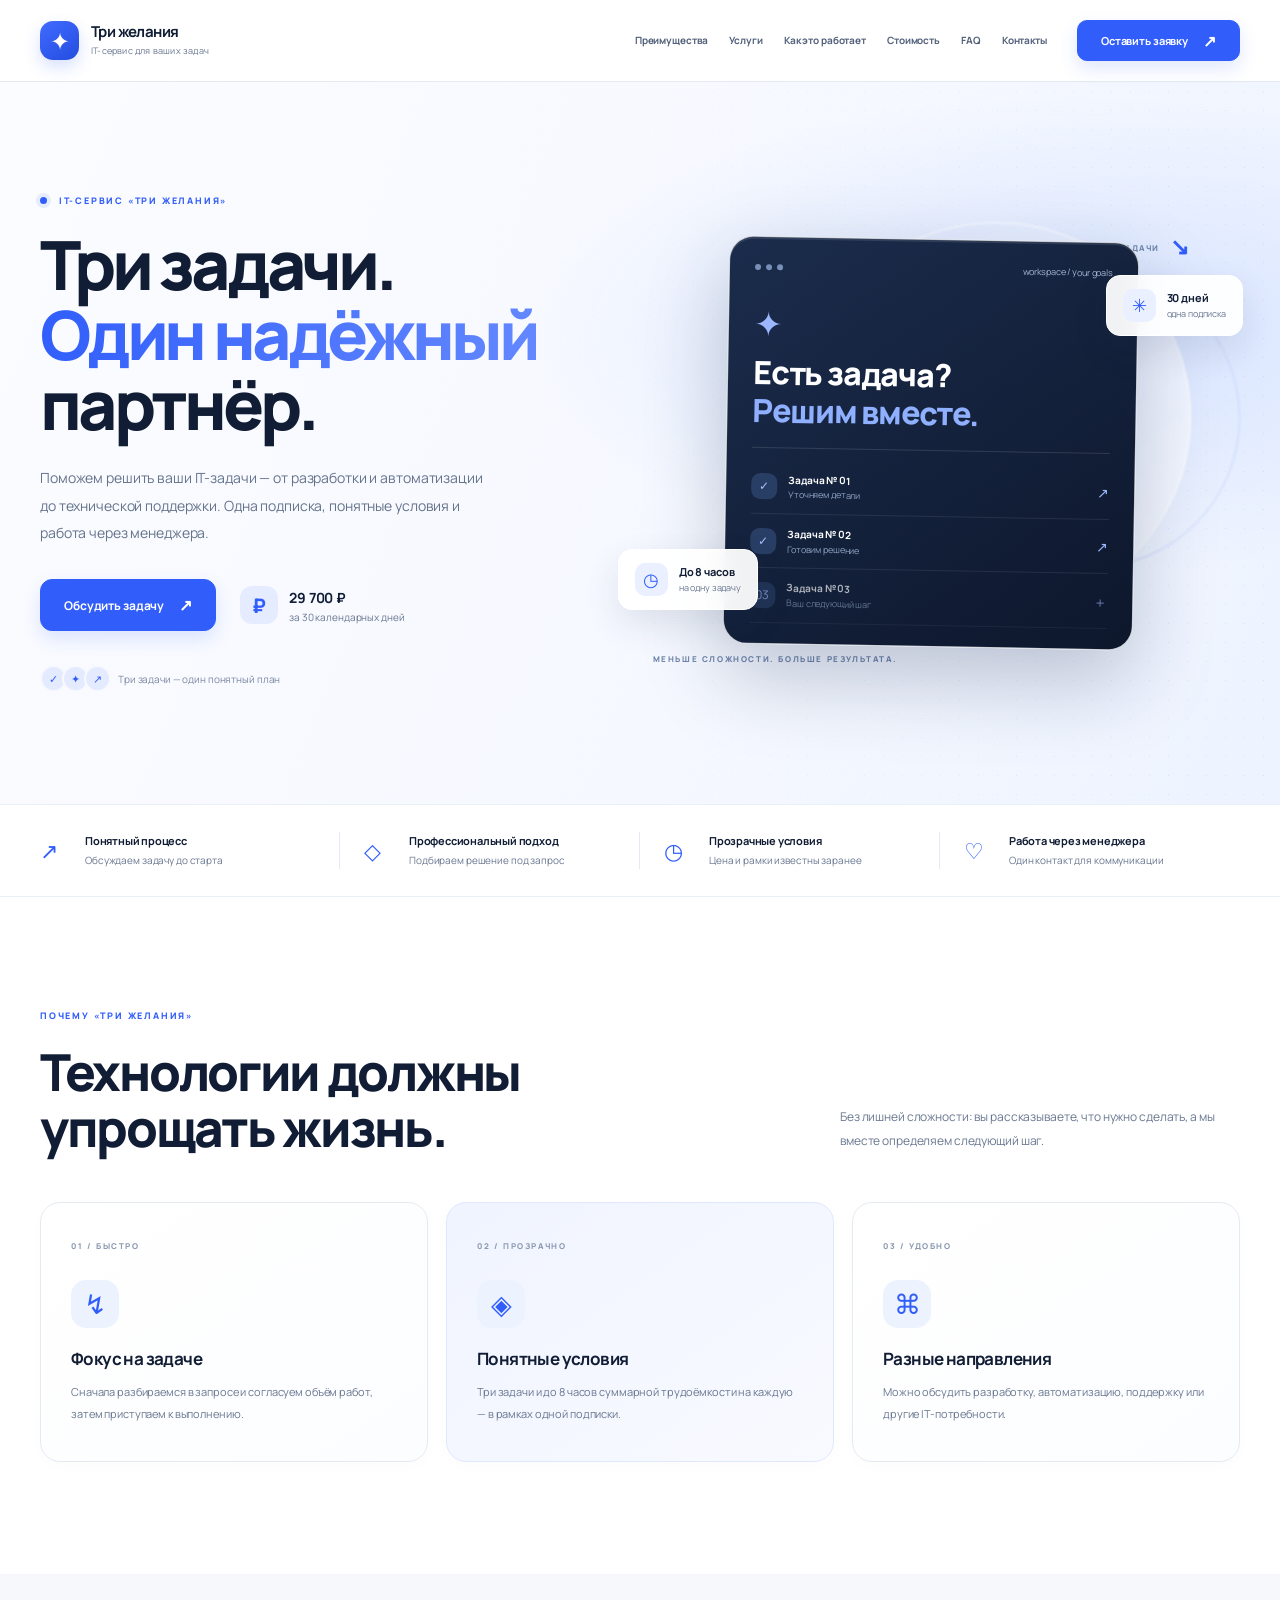
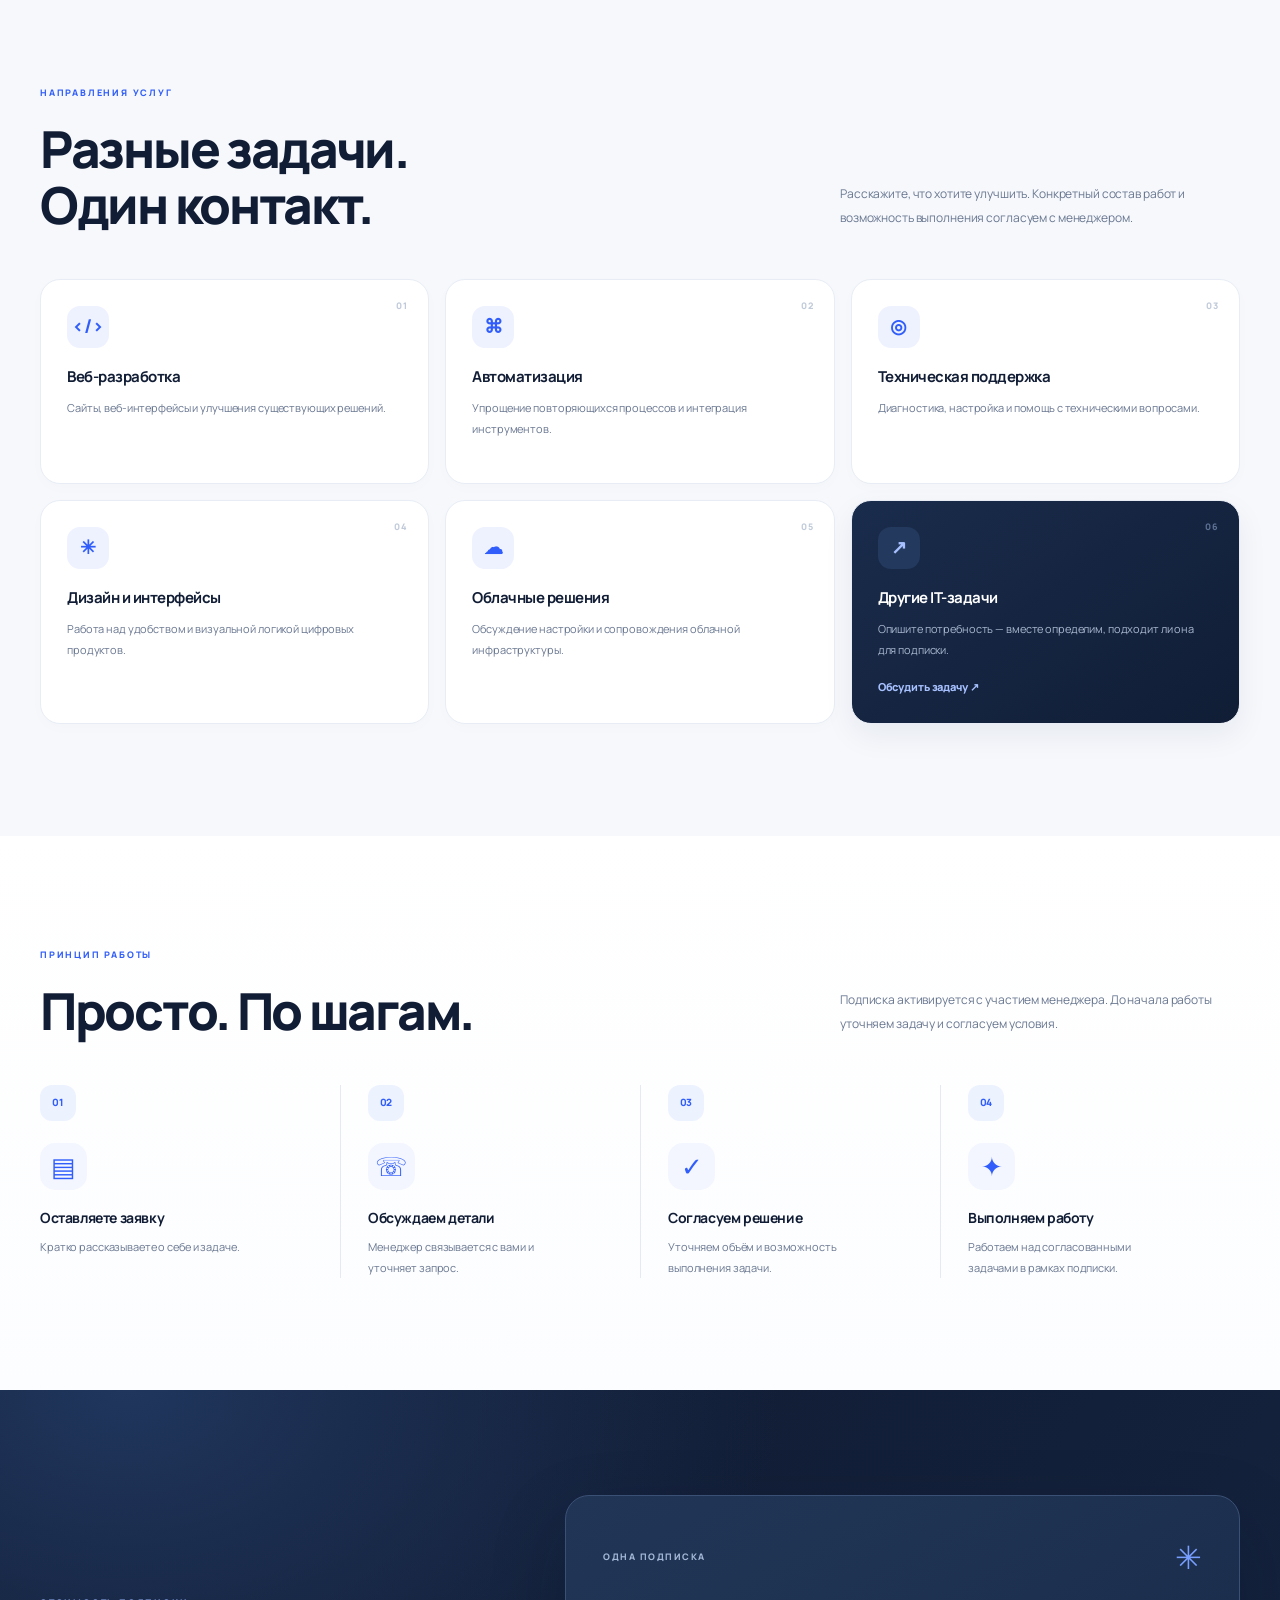
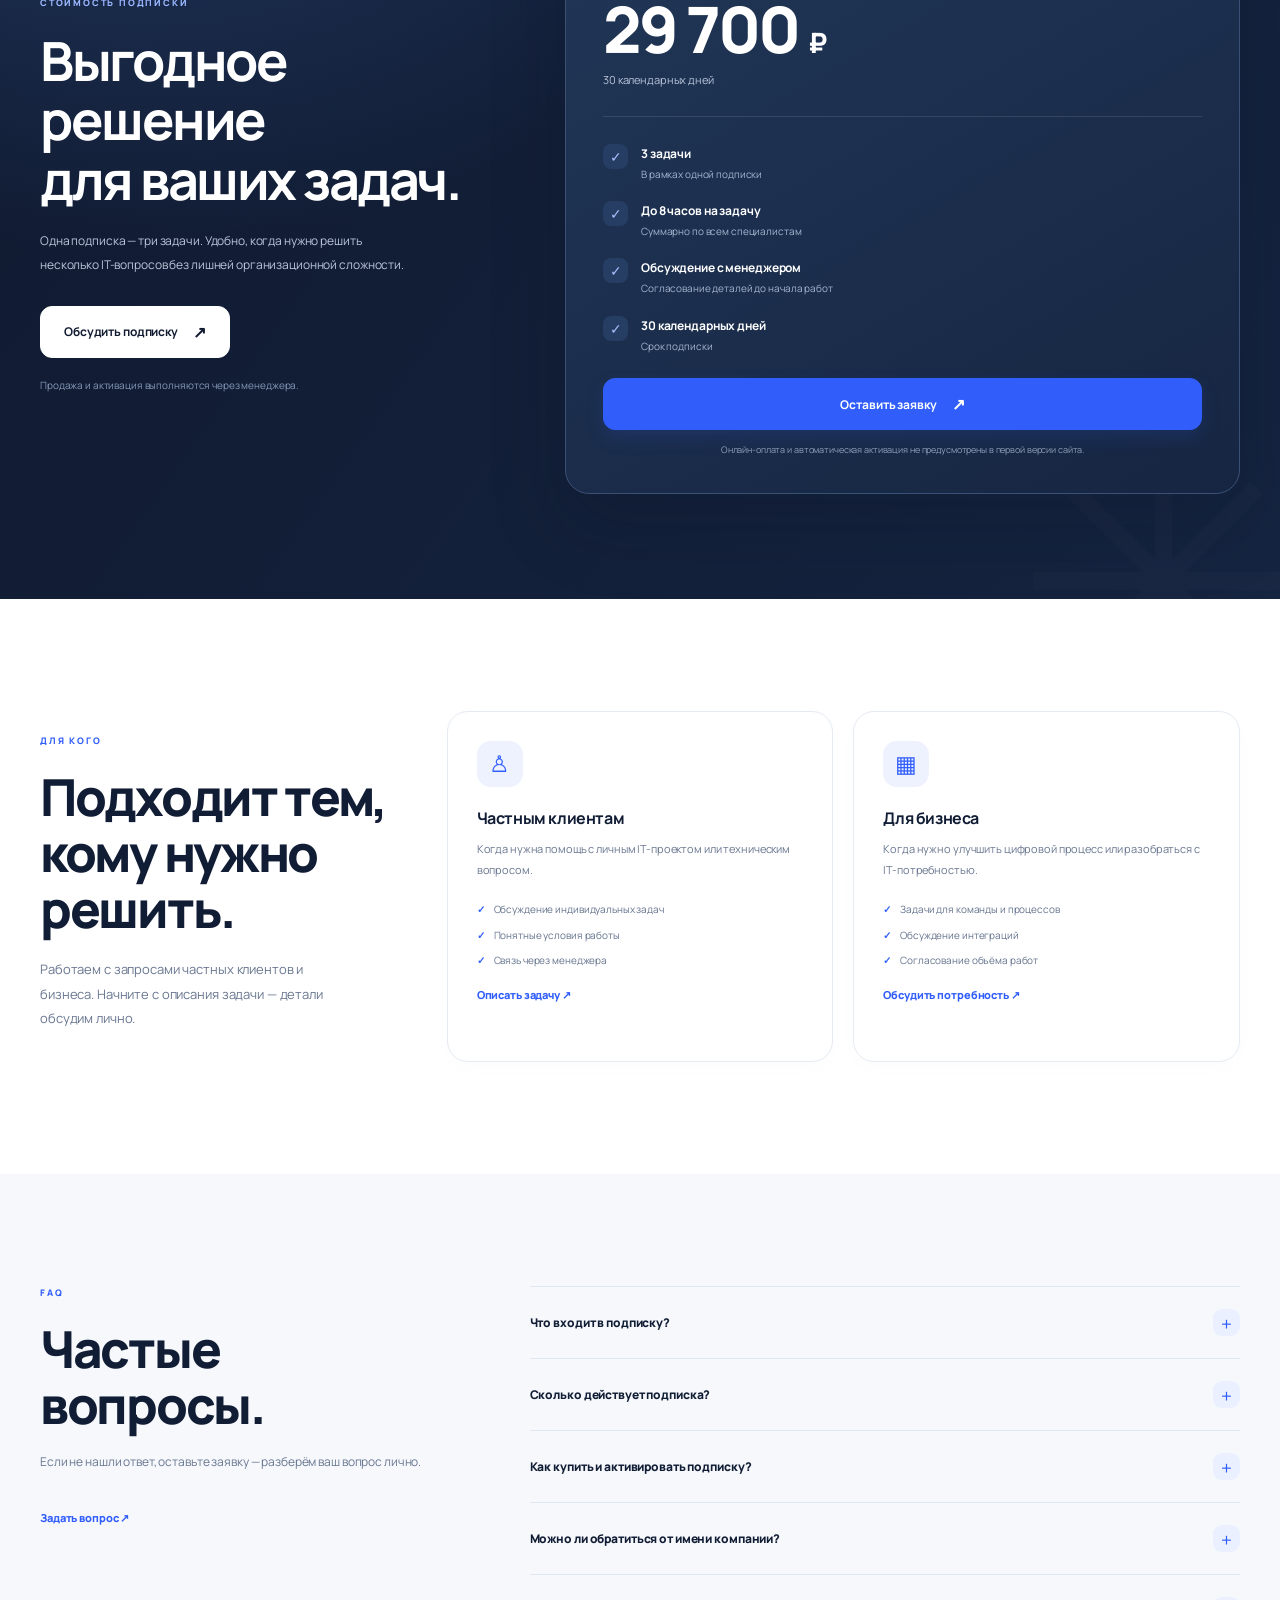
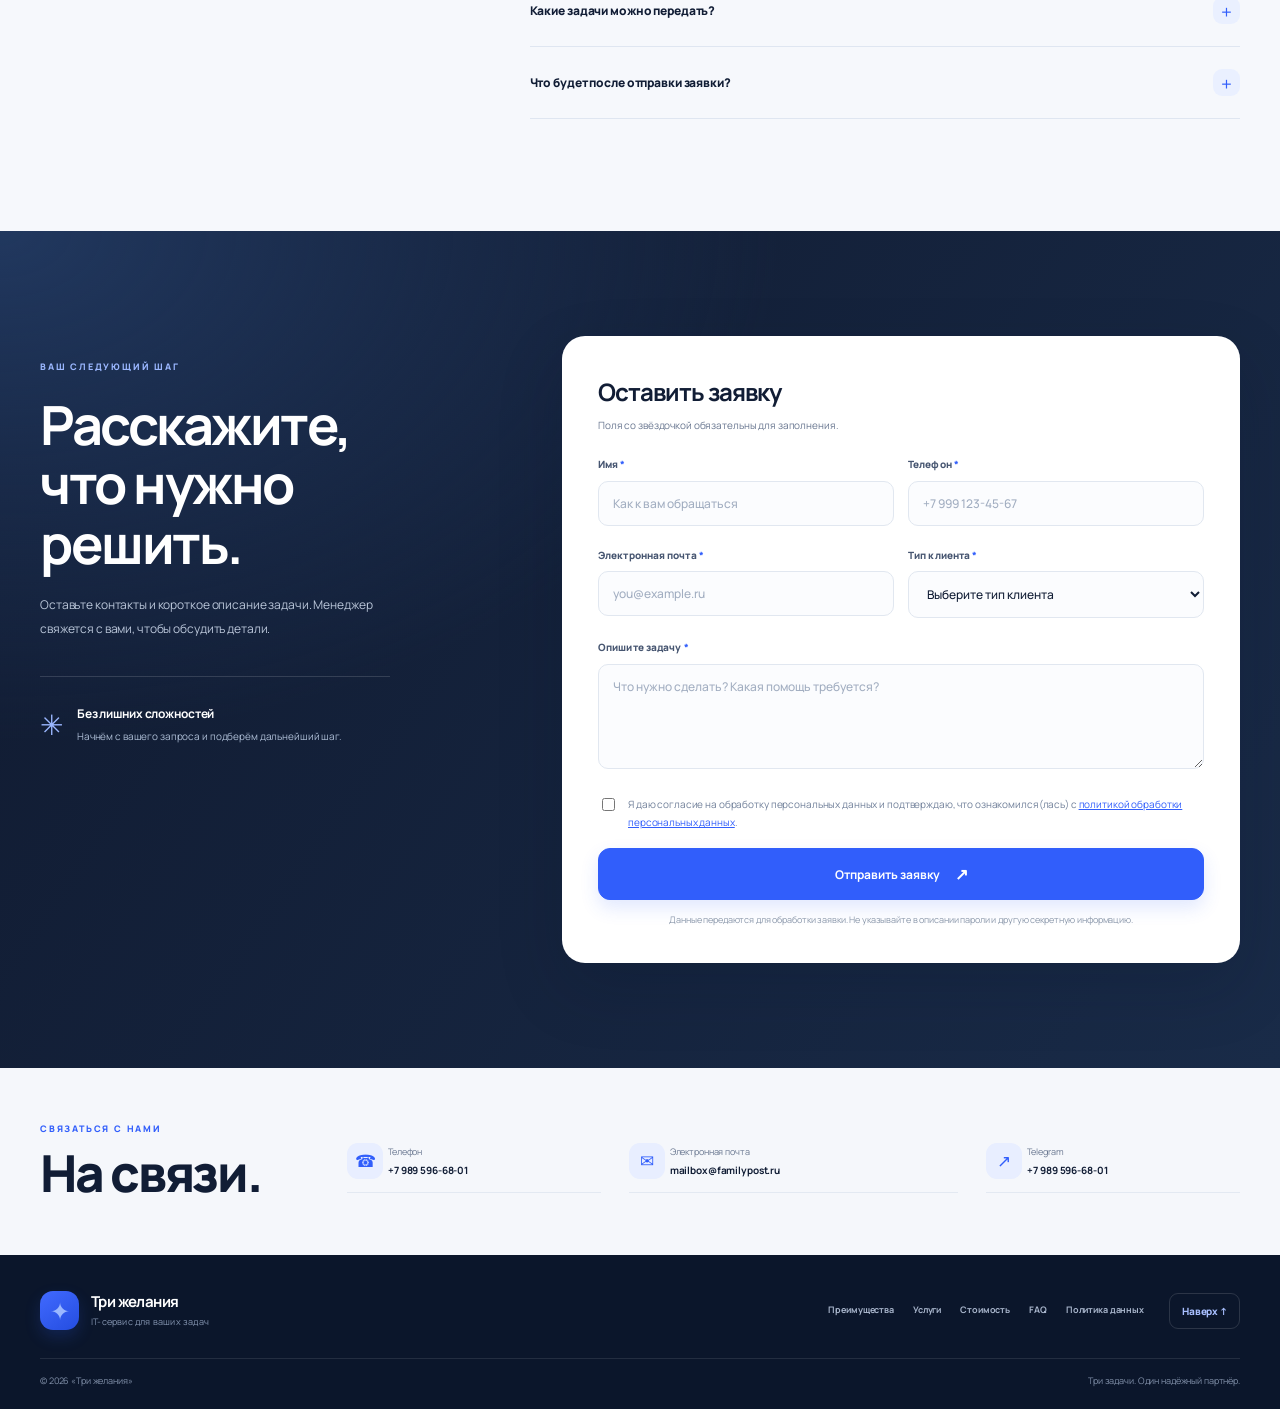
==== index.html @ 3ca71e42 "Uoload" ====
<!doctype html>
<html lang="ru">
<head>
<meta charset="utf-8"><meta name="viewport" content="width=device-width, initial-scale=1">
<meta name="theme-color" content="#101d37">
<meta name="description" content="Три желания — IT-подписка: три задачи за 30 календарных дней.">
<title>Три желания — ваши IT-задачи в надёжных руках</title>
<link rel="icon" href="/favicon.svg" type="image/svg+xml">
<link rel="preconnect" href="https://fonts.googleapis.com"><link rel="preconnect" href="https://fonts.gstatic.com" crossorigin>
<link href="https://fonts.googleapis.com/css2?family=Manrope:wght@400;500;600;700;800&display=swap" rel="stylesheet">
<link rel="stylesheet" href="styles.css">
</head>
<body>
<header class="header"><div class="container nav-wrap">
<a class="brand" href="#home" aria-label="Три желания — главная"><span class="brand-mark">✦</span><span><b>Три желания</b><small>IT-сервис для ваших задач</small></span></a>
<button class="menu-toggle" aria-label="Открыть меню" aria-expanded="false">☰</button>
<nav class="nav" aria-label="Главная навигация"><a href="#benefits">Преимущества</a><a href="#services">Услуги</a><a href="#how">Как это работает</a><a href="#price">Стоимость</a><a href="#faq">FAQ</a><a href="#contacts">Контакты</a></nav>
<a class="button button-small nav-cta" href="#request">Оставить заявку <span>↗</span></a>
</div></header>
<main>
<section class="hero section" id="home"><div class="container hero-grid">
<div class="hero-copy"><div class="eyebrow"><span class="eyebrow-dot"></span> IT-СЕРВИС «ТРИ ЖЕЛАНИЯ»</div>
<h1>Три задачи.<br><span>Один надёжный</span><br>партнёр.</h1>
<p class="hero-lead">Поможем решить ваши IT-задачи — от разработки и автоматизации до технической поддержки. Одна подписка, понятные условия и работа через менеджера.</p>
<div class="hero-actions"><a class="button" href="#request">Обсудить задачу <span>↗</span></a><div class="price-note"><span class="price-icon">₽</span><span><b>29 700 ₽</b><small>за 30 календарных дней</small></span></div></div>
<div class="hero-proof"><span class="proof-avatars"><i>✓</i><i>✦</i><i>↗</i></span><span>Три задачи — один понятный план</span></div>
</div>
<div class="hero-visual"><div class="orb orb-one"></div><div class="orb orb-two"></div><div class="visual-label label-top">ВАШИ ЗАДАЧИ <span>↘</span></div>
<div class="glass-card main-card"><div class="window-dots"><i></i><i></i><i></i><span>workspace / your goals</span></div><div class="screen-brand">✦</div><div class="screen-title">Есть задача?<br><em>Решим вместе.</em></div><div class="screen-line"></div><div class="screen-task"><span class="task-check">✓</span><span><b>Задача № 01</b><small>Уточняем детали</small></span><span class="task-arrow">↗</span></div><div class="screen-task"><span class="task-check">✓</span><span><b>Задача № 02</b><small>Готовим решение</small></span><span class="task-arrow">↗</span></div><div class="screen-task muted"><span class="task-check">03</span><span><b>Задача № 03</b><small>Ваш следующий шаг</small></span><span class="task-arrow">＋</span></div></div>
<div class="float-card float-hours"><span class="float-icon">◷</span><span><b>До 8 часов</b><small>на одну задачу</small></span></div><div class="float-card float-days"><span class="float-icon">✳</span><span><b>30 дней</b><small>одна подписка</small></span></div><div class="visual-label label-bottom">МЕНЬШЕ СЛОЖНОСТИ. БОЛЬШЕ РЕЗУЛЬТАТА.</div></div>
</div></section>
<section class="trust-strip"><div class="container trust-grid"><div><span class="trust-icon">↗</span><b>Понятный процесс</b><small>Обсуждаем задачу до старта</small></div><div><span class="trust-icon">◇</span><b>Профессиональный подход</b><small>Подбираем решение под запрос</small></div><div><span class="trust-icon">◷</span><b>Прозрачные условия</b><small>Цена и рамки известны заранее</small></div><div><span class="trust-icon">♡</span><b>Работа через менеджера</b><small>Один контакт для коммуникации</small></div></div></section>
<section class="section" id="benefits"><div class="container"><div class="section-heading"><div><div class="eyebrow">ПОЧЕМУ «ТРИ ЖЕЛАНИЯ»</div><h2>Технологии должны<br>упрощать жизнь.</h2></div><p>Без лишней сложности: вы рассказываете, что нужно сделать, а мы вместе определяем следующий шаг.</p></div>
<div class="benefit-grid"><article class="benefit-card"><span class="card-number">01 / БЫСТРО</span><div class="line-icon">↯</div><h3>Фокус на задаче</h3><p>Сначала разбираемся в запросе и согласуем объём работ, затем приступаем к выполнению.</p></article><article class="benefit-card featured"><span class="card-number">02 / ПРОЗРАЧНО</span><div class="line-icon">◈</div><h3>Понятные условия</h3><p>Три задачи и до 8 часов суммарной трудоёмкости на каждую — в рамках одной подписки.</p></article><article class="benefit-card"><span class="card-number">03 / УДОБНО</span><div class="line-icon">⌘</div><h3>Разные направления</h3><p>Можно обсудить разработку, автоматизацию, поддержку или другие IT-потребности.</p></article></div></div></section>
<section class="section services-section" id="services"><div class="container"><div class="section-heading"><div><div class="eyebrow">НАПРАВЛЕНИЯ УСЛУГ</div><h2>Разные задачи.<br>Один контакт.</h2></div><p>Расскажите, что хотите улучшить. Конкретный состав работ и возможность выполнения согласуем с менеджером.</p></div>
<div class="services-grid"><article class="service-card"><span class="service-icon">&lt;/&gt;</span><h3>Веб-разработка</h3><p>Сайты, веб-интерфейсы и улучшения существующих решений.</p><span class="service-index">01</span></article><article class="service-card"><span class="service-icon">⌘</span><h3>Автоматизация</h3><p>Упрощение повторяющихся процессов и интеграция инструментов.</p><span class="service-index">02</span></article><article class="service-card"><span class="service-icon">◎</span><h3>Техническая поддержка</h3><p>Диагностика, настройка и помощь с техническими вопросами.</p><span class="service-index">03</span></article><article class="service-card"><span class="service-icon">✳</span><h3>Дизайн и интерфейсы</h3><p>Работа над удобством и визуальной логикой цифровых продуктов.</p><span class="service-index">04</span></article><article class="service-card"><span class="service-icon">☁</span><h3>Облачные решения</h3><p>Обсуждение настройки и сопровождения облачной инфраструктуры.</p><span class="service-index">05</span></article><article class="service-card service-card-dark"><span class="service-icon">↗</span><h3>Другие IT-задачи</h3><p>Опишите потребность — вместе определим, подходит ли она для подписки.</p><a href="#request" class="text-link">Обсудить задачу ↗</a><span class="service-index">06</span></article></div></div></section>
<section class="section how-section" id="how"><div class="container"><div class="section-heading"><div><div class="eyebrow">ПРИНЦИП РАБОТЫ</div><h2>Просто. По шагам.</h2></div><p>Подписка активируется с участием менеджера. До начала работы уточняем задачу и согласуем условия.</p></div>
<div class="steps-grid"><article class="step"><span class="step-no">01</span><div class="step-symbol">▤</div><h3>Оставляете заявку</h3><p>Кратко рассказываете о себе и задаче.</p></article><article class="step"><span class="step-no">02</span><div class="step-symbol">☏</div><h3>Обсуждаем детали</h3><p>Менеджер связывается с вами и уточняет запрос.</p></article><article class="step"><span class="step-no">03</span><div class="step-symbol">✓</div><h3>Согласуем решение</h3><p>Уточняем объём и возможность выполнения задачи.</p></article><article class="step"><span class="step-no">04</span><div class="step-symbol">✦</div><h3>Выполняем работу</h3><p>Работаем над согласованными задачами в рамках подписки.</p></article></div></div></section>
<section class="section price-section" id="price"><div class="container price-layout"><div class="price-intro"><div class="eyebrow eyebrow-light">СТОИМОСТЬ ПОДПИСКИ</div><h2>Выгодное решение<br>для ваших задач.</h2><p>Одна подписка — три задачи. Удобно, когда нужно решить несколько IT-вопросов без лишней организационной сложности.</p><a class="button button-light" href="#request">Обсудить подписку <span>↗</span></a><div class="price-footnote">Продажа и активация выполняются через менеджера.</div></div>
<div class="price-card"><div class="price-card-top"><span class="price-tag">ОДНА ПОДПИСКА</span><span class="price-star">✳</span></div><div class="price-amount">29 700 <small>₽</small></div><div class="price-duration">30 календарных дней</div><div class="price-divider"></div><ul class="price-list"><li><span>✓</span><div><b>3 задачи</b><small>В рамках одной подписки</small></div></li><li><span>✓</span><div><b>До 8 часов на задачу</b><small>Суммарно по всем специалистам</small></div></li><li><span>✓</span><div><b>Обсуждение с менеджером</b><small>Согласование деталей до начала работ</small></div></li><li><span>✓</span><div><b>30 календарных дней</b><small>Срок подписки</small></div></li></ul><a class="button button-full" href="#request">Оставить заявку <span>↗</span></a><p class="price-disclaimer">Онлайн-оплата и автоматическая активация не предусмотрены в первой версии сайта.</p></div></div></section>
<section class="section audience-section"><div class="container audience-layout"><div><div class="eyebrow">ДЛЯ КОГО</div><h2>Подходит тем,<br>кому нужно решить.</h2><p class="audience-copy">Работаем с запросами частных клиентов и бизнеса. Начните с описания задачи — детали обсудим лично.</p></div><article class="audience-card"><div class="audience-symbol">♙</div><h3>Частным клиентам</h3><p>Когда нужна помощь с личным IT-проектом или техническим вопросом.</p><ul><li>Обсуждение индивидуальных задач</li><li>Понятные условия работы</li><li>Связь через менеджера</li></ul><a class="text-link" href="#request">Описать задачу ↗</a></article><article class="audience-card"><div class="audience-symbol">▦</div><h3>Для бизнеса</h3><p>Когда нужно улучшить цифровой процесс или разобраться с IT-потребностью.</p><ul><li>Задачи для команды и процессов</li><li>Обсуждение интеграций</li><li>Согласование объёма работ</li></ul><a class="text-link" href="#request">Обсудить потребность ↗</a></article></div></section>
<section class="section faq-section" id="faq"><div class="container faq-layout"><div><div class="eyebrow">FAQ</div><h2>Частые вопросы.</h2><p>Если не нашли ответ, оставьте заявку — разберём ваш вопрос лично.</p><a href="#request" class="text-link">Задать вопрос ↗</a></div><div class="faq-list">
<details><summary>Что входит в подписку?</summary><p>Подписка включает 3 задачи. Максимальная оценочная трудоёмкость одной задачи — до 8 часов суммарно по всем специалистам. Конкретный состав работ согласуется с менеджером.</p></details>
<details><summary>Сколько действует подписка?</summary><p>Подписка действует 30 календарных дней с момента активации и заканчивается в то же время суток через 30 календарных дней.</p></details>
<details><summary>Как купить и активировать подписку?</summary><p>Оставьте заявку. Менеджер свяжется с вами, уточнит потребности и расскажет о дальнейших шагах. Онлайн-оплата и автоматическая активация на сайте не предусмотрены.</p></details>
<details><summary>Можно ли обратиться от имени компании?</summary><p>Да, сервис рассчитан как на частных клиентов, так и на бизнес. Укажите тип клиента в форме заявки.</p></details>
<details><summary>Какие задачи можно передать?</summary><p>Можно описать задачу в области разработки, автоматизации, дизайна, технической поддержки или другого IT-направления. Возможность выполнения подтверждается после обсуждения.</p></details>
<details><summary>Что будет после отправки заявки?</summary><p>После успешной регистрации заявки на сервере сайт покажет подтверждение. Менеджер получит заявку по электронной почте и свяжется с вами.</p></details>
</div></div></section>
<section class="section request-section" id="request"><div class="container request-layout"><div class="request-copy"><div class="eyebrow eyebrow-light">ВАШ СЛЕДУЮЩИЙ ШАГ</div><h2>Расскажите,<br>что нужно решить.</h2><p>Оставьте контакты и короткое описание задачи. Менеджер свяжется с вами, чтобы обсудить детали.</p><div class="request-promise"><span>✳</span><div><b>Без лишних сложностей</b><small>Начнём с вашего запроса и подберём дальнейший шаг.</small></div></div></div>
<form class="request-form" id="application-form" novalidate><div class="form-heading"><h3>Оставить заявку</h3><p>Поля со звёздочкой обязательны для заполнения.</p></div><div class="form-grid"><label>Имя <span>*</span><input name="name" autocomplete="name" required minlength="2" placeholder="Как к вам обращаться"><small class="field-error"></small></label><label>Телефон <span>*</span><input name="phone" type="tel" autocomplete="tel" required placeholder="+7 999 123-45-67"><small class="field-error"></small></label><label>Электронная почта <span>*</span><input name="email" type="email" autocomplete="email" required placeholder="you@example.ru"><small class="field-error"></small></label><label>Тип клиента <span>*</span><select name="clientType" required><option value="">Выберите тип клиента</option><option value="private">Частное лицо</option><option value="business">Бизнес</option></select><small class="field-error"></small></label><label class="full-field">Опишите задачу <span>*</span><textarea name="task" required minlength="10" rows="4" placeholder="Что нужно сделать? Какая помощь требуется?"></textarea><small class="field-error"></small></label></div>
<label class="consent"><input type="checkbox" name="consent" required><span>Я даю согласие на обработку персональных данных и подтверждаю, что ознакомился(лась) с <a href="privacy.html" target="_blank" rel="noopener">политикой обработки персональных данных</a>.</span></label><small class="consent-error field-error"></small>
<div class="hp-field" aria-hidden="true"><label>Не заполняйте это поле<input name="website" tabindex="-1" autocomplete="off"></label></div><div class="form-status" role="status" aria-live="polite"></div><button class="button button-full submit-button" type="submit">Отправить заявку <span>↗</span></button><p class="form-privacy">Данные передаются для обработки заявки. Не указывайте в описании пароли и другую секретную информацию.</p>
</form></div></section>
<section class="contacts-section" id="contacts"><div class="container contacts-grid"><div><div class="eyebrow">СВЯЗАТЬСЯ С НАМИ</div><h2>На связи.</h2></div><a class="contact-item" href="tel:+79895966801"><span>☎</span><small>Телефон</small><b>+7 989 596-68-01</b></a><a class="contact-item" href="mailto:mailbox@familypost.ru"><span>✉</span><small>Электронная почта</small><b>mailbox@familypost.ru</b></a><a class="contact-item" href="https://t.me/+79895966801" target="_blank" rel="noopener noreferrer"><span>↗</span><small>Telegram</small><b>+7 989 596-68-01</b></a></div></section>
</main>
<footer class="footer"><div class="container footer-top"><a class="brand brand-footer" href="#home"><span class="brand-mark">✦</span><span><b>Три желания</b><small>IT-сервис для ваших задач</small></span></a><div class="footer-links"><a href="#benefits">Преимущества</a><a href="#services">Услуги</a><a href="#price">Стоимость</a><a href="#faq">FAQ</a><a href="privacy.html">Политика данных</a></div><a class="back-top" href="#home">Наверх ↑</a></div><div class="container footer-bottom"><span>© <span id="year"></span> «Три желания»</span><span>Три задачи. Один надёжный партнёр.</span></div></footer>
<script src="app.js"></script>
</body></html>
---- styles.css ----
:root{--navy:#101d37;--navy2:#182947;--blue:#2864f0;--blue2:#4e83ff;--ink:#142441;--muted:#71809a;--line:#e2e9f3;--pale:#f4f7fc;--white:#fff;--radius:22px}*{box-sizing:border-box}html{scroll-behavior:smooth;scroll-padding-top:90px}body{margin:0;font-family:Manrope,Arial,sans-serif;color:var(--ink);background:#fff;font-size:14px;line-height:1.65}a{color:inherit;text-decoration:none}.container{width:min(1160px,calc(100% - 48px));margin:auto}.header{height:78px;background:rgba(255,255,255,.94);backdrop-filter:blur(16px);position:sticky;top:0;z-index:20;border-bottom:1px solid #edf0f6}.nav-wrap{height:100%;display:flex;align-items:center;gap:30px}.brand{display:flex;align-items:center;gap:10px;flex-shrink:0}.brand-mark{font-size:35px;color:var(--blue);line-height:1}.brand b{display:block;font-size:16px;letter-spacing:-.5px;line-height:1.3}.brand small{display:block;color:var(--muted);font-size:10px}.nav{display:flex;align-items:center;justify-content:center;gap:23px;margin-left:auto}.nav a,.footer-links a{font-size:11px;font-weight:700;color:#53627c;transition:color .2s}.nav a:hover,.footer-links a:hover{color:var(--blue)}.button{min-height:50px;padding:0 23px;display:inline-flex;align-items:center;justify-content:center;gap:15px;background:var(--blue);color:white;border:1px solid var(--blue);border-radius:999px;font:700 12px Manrope,sans-serif;cursor:pointer;transition:transform .2s,background .2s,box-shadow .2s;box-shadow:0 8px 22px #2864f020}.button:hover{background:#174fdb;transform:translateY(-2px);box-shadow:0 12px 26px #2864f035}.button-small{min-height:39px;padding:0 18px;font-size:11px;white-space:nowrap}.menu-toggle{display:none;background:none;border:0;font-size:24px;color:var(--ink)}.section{padding:105px 0}.hero{padding:68px 0 74px;overflow:hidden;background:radial-gradient(ellipse at 85% 20%,#dbe8ff 0,transparent 37%),linear-gradient(120deg,#f8faff,#fff 56%,#eef4ff)}.hero-grid{display:grid;grid-template-columns:.92fr 1.08fr;gap:38px;align-items:center}.eyebrow{font-size:10px;font-weight:800;letter-spacing:1.5px;color:var(--blue);margin-bottom:16px}.eyebrow-dot{display:inline-block;width:7px;height:7px;border-radius:50%;background:var(--blue);margin-right:8px;box-shadow:0 0 0 4px #2864f018}.hero h1{font-size:clamp(42px,5vw,65px);line-height:1.08;letter-spacing:-3px;margin:0 0 23px;font-weight:800}.hero h1 span{color:var(--blue)}.hero-lead{font-size:15px;line-height:1.9;color:#61708a;max-width:470px;margin:0}.hero-actions{display:flex;align-items:center;gap:24px;margin-top:29px}.price-note{display:flex;align-items:center;gap:11px}.price-icon{display:grid;place-items:center;width:38px;height:38px;border-radius:12px;background:#e8efff;color:var(--blue);font-size:20px;font-weight:800}.price-note b,.price-note small{display:block}.price-note b{font-size:14px}.price-note small{font-size:10px;color:var(--muted)}.hero-proof{display:flex;align-items:center;gap:12px;color:#7b88a0;font-size:10px;margin-top:37px}.proof-avatars{display:flex}.proof-avatars i{font-style:normal;display:grid;place-items:center;width:25px;height:25px;margin-right:-5px;border:2px solid white;border-radius:50%;background:#dce7ff;color:var(--blue);font-size:11px}.hero-visual{min-height:425px;position:relative;display:flex;align-items:center;justify-content:center}.orb{position:absolute;border-radius:50%;filter:blur(1px)}.orb-one{width:350px;height:350px;background:linear-gradient(135deg,#d8e5ff,#f8fbff);right:7%;top:5%}.orb-two{width:230px;height:230px;border:1px solid #c6d7fc;right:1%;top:22%}.glass-card{position:relative;z-index:1;width:min(390px,80%);min-height:330px;border:1px solid #ffffffc9;border-radius:22px;background:linear-gradient(145deg,#172c4e,#0e1b34);color:white;box-shadow:0 30px 75px #10254a35;transform:rotate(2deg);padding:20px 23px}.window-dots{display:flex;align-items:center;gap:5px;color:#a6b7d3;font-size:9px}.window-dots i{width:6px;height:6px;border-radius:50%;background:#7890b5}.window-dots span{margin-left:auto}.screen-brand{font-size:37px;color:#7fa5ff;margin-top:18px}.screen-title{font-size:30px;line-height:1.2;font-weight:800;letter-spacing:-1px;margin:2px 0 17px}.screen-title em{font-style:normal;color:#8fb0ff}.screen-line{height:1px;background:#ffffff20;margin-bottom:12px}.screen-task{display:flex;align-items:center;gap:11px;padding:9px 0;border-bottom:1px solid #ffffff16}.task-check{width:26px;height:26px;border-radius:8px;background:#274778;display:grid;place-items:center;color:#a7c2ff;font-size:12px}.screen-task b,.screen-task small{display:block}.screen-task b{font-size:10px}.screen-task small{font-size:9px;color:#91a4c4}.task-arrow{margin-left:auto;color:#9dbaff}.screen-task.muted{opacity:.65}.visual-label{position:absolute;font-size:9px;letter-spacing:1.4px;font-weight:800;color:#7086ad}.label-top{top:15px;right:8%;display:flex;align-items:center;gap:10px}.label-top span{font-size:23px;color:var(--blue)}.label-bottom{bottom:8px;left:5%}.float-card{position:absolute;z-index:3;display:flex;align-items:center;gap:11px;padding:12px 15px;border:1px solid #fff;background:#ffffffed;border-radius:14px;box-shadow:0 12px 30px #1a376414}.float-card b,.float-card small{display:block}.float-card b{font-size:11px}.float-card small{font-size:9px;color:var(--muted)}.float-icon{width:33px;height:33px;border-radius:10px;background:#eaf0ff;color:var(--blue);display:grid;place-items:center;font-size:18px}.float-hours{left:0;bottom:65px}.float-days{right:0;top:75px}.trust-strip{border-top:1px solid #eaf0f8;border-bottom:1px solid #eaf0f8;background:#fff}.trust-grid{display:grid;grid-template-columns:repeat(4,1fr);padding:25px 0}.trust-grid>div{padding:0 22px;border-right:1px solid var(--line);display:grid;grid-template-columns:32px 1fr;column-gap:9px;align-items:center}.trust-grid>div:first-child{padding-left:0}.trust-grid>div:last-child{border:0}.trust-icon{grid-row:span 2;color:var(--blue);font-size:24px}.trust-grid b{font-size:11px}.trust-grid small{font-size:10px;color:var(--muted)}.section-heading{display:flex;align-items:end;justify-content:space-between;gap:35px;margin-bottom:42px}.section-heading h2,.audience-layout h2,.faq-layout h2,.contacts-grid h2{font-size:clamp(32px,4vw,46px);line-height:1.15;letter-spacing:-1.8px;margin:0;font-weight:800}.section-heading>p{max-width:390px;color:var(--muted);font-size:13px;line-height:1.9;margin:0 0 3px}.benefit-grid{display:grid;grid-template-columns:repeat(3,1fr);gap:18px}.benefit-card{padding:27px 28px 30px;border:1px solid var(--line);border-radius:var(--radius);min-height:245px;position:relative;overflow:hidden}.benefit-card.featured{background:#f1f5ff;border-color:#e4ebff}.card-number{font-size:9px;letter-spacing:1.2px;color:#8c9ab1;font-weight:800}.line-icon{font-size:36px;color:var(--blue);margin:25px 0 12px}.benefit-card h3,.service-card h3,.audience-card h3,.step h3{font-size:17px;margin:0 0 8px;letter-spacing:-.4px}.benefit-card p,.service-card p,.audience-card p,.step p{font-size:12px;line-height:1.85;color:var(--muted);margin:0}.services-section{background:#f6f8fc}.services-grid{display:grid;grid-template-columns:repeat(3,1fr);gap:15px}.service-card{position:relative;background:white;border:1px solid #e9eef7;border-radius:18px;padding:25px;min-height:190px;overflow:hidden;transition:transform .2s,box-shadow .2s}.service-card:hover{transform:translateY(-4px);box-shadow:0 16px 34px #17315a0c}.service-icon{display:grid;place-items:center;width:42px;height:42px;border-radius:13px;background:#edf2ff;color:var(--blue);font-size:21px;font-weight:700;margin-bottom:17px}.service-card h3{font-size:15px}.service-index{position:absolute;right:20px;top:19px;font-size:10px;color:#c0cad9;font-weight:800}.service-card-dark{background:var(--navy);color:white;border-color:var(--navy)}.service-card-dark p{color:#aab8d0}.service-card-dark .service-icon{background:#23395d;color:#a6c0ff}.service-card-dark .service-index{color:#5d7195}.text-link{display:inline-flex;gap:8px;color:var(--blue);font-weight:800;font-size:11px;margin-top:17px}.service-card-dark .text-link{color:#a7c1ff}.how-section{background:#fff}.steps-grid{display:grid;grid-template-columns:repeat(4,1fr);gap:0}.step{padding:0 25px;border-left:1px solid var(--line);position:relative}.step:first-child{border:0;padding-left:0}.step-no{font-size:10px;font-weight:800;color:var(--blue);background:#edf2ff;border-radius:50%;width:33px;height:33px;display:grid;place-items:center}.step-symbol{font-size:31px;color:var(--blue);margin:22px 0 13px}.step h3{font-size:14px}.step p{max-width:210px}.price-section{background:var(--navy);color:white;position:relative;overflow:hidden}.price-section:before{content:"✳";position:absolute;font-size:360px;line-height:1;color:#ffffff04;right:-35px;bottom:-145px}.price-layout{display:grid;grid-template-columns:.8fr 1.2fr;gap:75px;align-items:center;position:relative}.eyebrow-light{color:#9bb7ff}.price-intro h2,.request-copy h2{font-size:clamp(35px,4vw,49px);line-height:1.13;letter-spacing:-1.8px;margin:0 0 20px}.price-intro>p,.request-copy>p{color:#b2bfd5;font-size:13px;line-height:1.9;max-width:380px}.button-light{background:white;color:var(--navy);border-color:white;margin-top:17px}.button-light:hover{background:#e9efff}.price-footnote{font-size:10px;color:#8598b8;margin-top:19px}.price-card{background:linear-gradient(150deg,#1b2e4e,#152440);border:1px solid #344b70;border-radius:23px;padding:32px 35px;box-shadow:0 25px 55px #07122625}.price-card-top{display:flex;justify-content:space-between;align-items:center}.price-tag{font-size:9px;letter-spacing:1.5px;color:#a5b8d8;font-weight:800}.price-star{font-size:32px;color:#789eff}.price-amount{font-size:clamp(43px,5vw,59px);line-height:1.1;font-weight:800;letter-spacing:-2px;margin-top:10px}.price-amount small{font-size:28px}.price-duration{font-size:12px;color:#b7c4d9;margin-top:6px}.price-divider{height:1px;background:#ffffff1c;margin:25px 0}.price-list{list-style:none;padding:0;margin:0 0 24px;display:grid;gap:17px}.price-list li{display:flex;gap:13px;align-items:flex-start}.price-list li>span{width:25px;height:25px;display:grid;place-items:center;background:#263e63;color:#a8c1ff;border-radius:8px;flex-shrink:0}.price-list b,.price-list small{display:block}.price-list b{font-size:12px}.price-list small{font-size:10px;color:#a5b5cf;margin-top:2px}.button-full{width:100%}.price-disclaimer{font-size:9px;color:#8e9fbb;text-align:center;margin:13px 0 0}.audience-layout{display:grid;grid-template-columns:1fr 1fr 1fr;gap:18px;align-items:stretch}.audience-layout>div:first-child{padding:18px 20px 18px 0}.audience-copy{font-size:13px;color:var(--muted);line-height:1.9;max-width:300px;margin-top:20px}.audience-card{border:1px solid var(--line);border-radius:20px;padding:27px;background:#fff}.audience-symbol{font-size:25px;color:var(--blue);margin-bottom:14px}.audience-card h3{font-size:16px}.audience-card ul{padding:0;list-style:none;margin:20px 0 0;display:grid;gap:9px}.audience-card li{font-size:10px;color:#64738d}.audience-card li:before{content:"✓";color:var(--blue);margin-right:9px;font-weight:800}.faq-section{background:#f6f8fc}.faq-layout{display:grid;grid-template-columns:.72fr 1.28fr;gap:80px}.faq-layout>div:first-child>p{color:var(--muted);font-size:12px;line-height:1.9;margin:18px 0}.faq-list details{border-bottom:1px solid #dfe6f1}.faq-list details:first-child{border-top:1px solid #dfe6f1}.faq-list summary{cursor:pointer;list-style:none;display:flex;justify-content:space-between;align-items:center;padding:19px 0;font-size:13px;font-weight:800;gap:20px}.faq-list summary::-webkit-details-marker{display:none}.faq-list summary:after{content:"+";color:var(--blue);font-size:22px;font-weight:400}.faq-list details[open] summary:after{content:"−"}.faq-list details p{font-size:12px;color:var(--muted);line-height:1.9;margin:0;padding:0 25px 20px 0}.request-section{background:linear-gradient(125deg,#111f3a,#192d4d);color:white}.request-layout{display:grid;grid-template-columns:.8fr 1.2fr;gap:75px;align-items:start}.request-copy{padding-top:25px}.request-promise{display:flex;gap:14px;align-items:center;margin-top:35px;padding-top:24px;border-top:1px solid #ffffff20;max-width:350px}.request-promise>span{font-size:28px;color:#9bb7ff}.request-promise b,.request-promise small{display:block}.request-promise b{font-size:12px}.request-promise small{font-size:10px;color:#aebed6;margin-top:4px}.request-form{background:white;color:var(--ink);border-radius:23px;padding:32px}.form-heading h3{font-size:23px;letter-spacing:-.7px;margin:0}.form-heading p{font-size:10px;color:var(--muted);margin:5px 0 23px}.form-grid{display:grid;grid-template-columns:1fr 1fr;gap:16px 13px}.form-grid label{font-size:10px;font-weight:800;color:#475671}.form-grid label>span{color:var(--blue)}input,select,textarea{font:500 12px Manrope,sans-serif;color:var(--ink)}.form-grid input,.form-grid select,.form-grid textarea{width:100%;border:1px solid #dfe6f1;border-radius:9px;padding:12px 13px;margin-top:7px;outline:none;background:#fbfcff;transition:border .2s,box-shadow .2s}.form-grid input:focus,.form-grid select:focus,.form-grid textarea:focus{border-color:#7ca0ff;box-shadow:0 0 0 3px #2864f015}.form-grid textarea{resize:vertical;min-height:105px}.form-grid input::placeholder,.form-grid textarea::placeholder{color:#a2aec1}.full-field{grid-column:1/-1}.field-error{display:block;color:#c43838;font-size:10px;font-weight:500;margin-top:4px;min-height:0}.consent{display:flex;align-items:flex-start;gap:10px;font-size:10px;line-height:1.7;color:#71809a;margin:18px 0 4px}.consent input{accent-color:var(--blue);margin-top:3px;flex-shrink:0}.consent a{color:var(--blue);text-decoration:underline}.consent-error{margin-bottom:8px}.form-status{font-size:12px;margin:8px 0}.form-status:empty{display:none}.form-status.success{padding:12px;border-radius:10px;background:#e9f8ef;color:#17663b}.form-status.error{padding:12px;border-radius:10px;background:#fff0f0;color:#a42626}.submit-button{margin-top:9px}.submit-button:disabled{opacity:.65;cursor:wait;transform:none}.form-privacy{font-size:9px;color:#8a97aa;text-align:center;line-height:1.7;margin:12px 0 0}.contacts-section{padding:50px 0;background:#f5f7fb}.contacts-grid{display:grid;grid-template-columns:1.1fr 1fr 1.3fr 1fr;gap:25px;align-items:center}.contacts-grid h2{font-size:33px}.contacts-grid .eyebrow{margin-bottom:8px}.contact-item{display:grid;grid-template-columns:32px 1fr;column-gap:9px;align-items:center}.contact-item>span{grid-row:span 2;color:var(--blue);font-size:20px}.contact-item small{font-size:10px;color:var(--muted)}.contact-item b{font-size:11px;overflow-wrap:anywhere}.footer{background:#0b162b;color:white;padding:32px 0 18px}.footer-top{display:flex;align-items:center;gap:25px;padding-bottom:25px}.brand-footer .brand-mark{color:#9bb8ff}.brand-footer small{color:#8595b1}.footer-links{display:flex;gap:19px;flex-wrap:wrap;margin-left:auto}.footer-links a{color:#a8b5cb;font-size:10px}.back-top{font-size:10px;color:#a8bfff;font-weight:800}.footer-bottom{border-top:1px solid #ffffff19;padding-top:15px;display:flex;justify-content:space-between;color:#8291aa;font-size:9px}
@media(max-width:1050px){.nav-wrap{gap:16px}.nav{gap:13px}.nav a{font-size:10px}.hero-grid{gap:10px}.hero h1{font-size:53px}.price-layout,.request-layout{gap:40px}.faq-layout{gap:45px}.trust-grid>div{padding:0 12px}.contacts-grid{gap:15px}}
@media(max-width:820px){.section{padding:76px 0}.nav-wrap{justify-content:space-between}.menu-toggle{display:block;margin-left:auto;cursor:pointer}.nav{display:none;position:absolute;top:77px;left:0;right:0;padding:20px 24px 25px;background:#fff;border-bottom:1px solid var(--line);box-shadow:0 15px 25px #1527480d;flex-direction:column;align-items:stretch;gap:0}.nav.open{display:flex}.nav a{padding:12px 0;font-size:13px;border-bottom:1px solid #f0f3f8}.nav-cta{margin-left:0}.hero-grid{grid-template-columns:1fr 1fr}.hero h1{font-size:45px;letter-spacing:-2px}.hero-visual{min-height:360px}.glass-card{width:84%;padding:17px}.screen-title{font-size:24px}.float-hours{left:-5px}.float-days{right:-3px}.trust-grid{grid-template-columns:1fr 1fr;gap:20px}.trust-grid>div:nth-child(2){border:0}.trust-grid>div:nth-child(3){padding-left:0}.section-heading{align-items:start;flex-direction:column;gap:16px}.section-heading>p{max-width:550px}.price-layout,.request-layout{grid-template-columns:1fr;gap:35px}.price-intro>p{max-width:560px}.price-card{max-width:620px;width:100%;margin:auto}.audience-layout{grid-template-columns:1fr 1fr}.audience-layout>div:first-child{grid-column:1/-1;padding-bottom:0}.faq-layout{grid-template-columns:1fr;gap:28px}.contacts-grid{grid-template-columns:1fr 1fr}.contacts-grid>div:first-child{grid-column:1/-1}.footer-top{flex-wrap:wrap}.footer-links{order:3;width:100%;margin:0}.back-top{margin-left:auto}}
@media(max-width:560px){.container{width:calc(100% - 36px)}.header{height:68px}.brand-mark{font-size:30px}.brand b{font-size:14px}.brand small{font-size:9px}.nav{top:67px}.nav-cta{font-size:10px;min-height:36px;padding:0 12px}.nav-cta span{display:none}.hero{padding:52px 0 35px}.hero-grid{grid-template-columns:1fr;gap:14px}.hero h1{font-size:clamp(43px,12vw,59px);letter-spacing:-2.6px}.hero-lead{font-size:13px}.hero-actions{gap:15px;flex-wrap:wrap}.hero-actions .button{min-height:47px;padding:0 17px}.price-note b{font-size:12px}.hero-proof{margin-top:24px}.hero-visual{min-height:330px;margin-top:4px}.orb-one{width:260px;height:260px;right:12%;top:8%}.orb-two{width:190px;height:190px;right:5%;top:18%}.glass-card{width:min(330px,82%);min-height:300px}.screen-title{font-size:25px}.float-hours{bottom:39px}.float-days{top:42px}.label-top{right:3%;top:0}.label-bottom{font-size:7px;left:1%;bottom:0}.trust-grid{padding:23px 0;gap:18px 8px}.trust-grid>div{grid-template-columns:25px 1fr;gap:7px;padding:0 6px}.trust-icon{font-size:20px}.trust-grid b{font-size:10px}.trust-grid small{font-size:9px}.section{padding:65px 0}.section-heading{margin-bottom:28px}.section-heading h2,.audience-layout h2,.faq-layout h2{font-size:35px}.section-heading>p{font-size:12px}.benefit-grid,.services-grid{grid-template-columns:1fr}.benefit-card{min-height:0;padding:23px}.line-icon{margin:18px 0 8px}.service-card{min-height:165px;padding:22px}.steps-grid{grid-template-columns:1fr 1fr;gap:28px 0}.step{padding:0 15px}.step:nth-child(3){border:0;padding-left:0}.step:first-child{padding-left:0}.step-symbol{margin:14px 0 8px}.price-card{padding:24px 21px}.price-amount{font-size:48px}.audience-layout{grid-template-columns:1fr}.audience-layout>div:first-child{grid-column:auto}.audience-card{padding:23px}.request-form{padding:24px 19px;border-radius:18px}.form-grid{grid-template-columns:1fr;gap:12px}.full-field{grid-column:auto}.form-grid input,.form-grid select,.form-grid textarea{font-size:16px;padding:13px}.request-copy h2{font-size:39px}.contacts-grid{grid-template-columns:1fr;gap:20px}.contacts-grid>div:first-child{grid-column:auto}.contact-item{grid-template-columns:28px 1fr}.footer-top{gap:18px}.footer-links{gap:12px 18px}.footer-bottom{gap:10px;flex-direction:column}.back-top{font-size:9px}}
@media(prefers-reduced-motion:reduce){html{scroll-behavior:auto}*,*:before,*:after{transition:none!important;animation:none!important}}

/* Visual refresh — premium editorial direction */
:root{--navy:#101a30;--navy2:#172744;--blue:#315efb;--blue2:#83a1ff;--ink:#111d35;--muted:#697790;--line:#e5eaf2;--pale:#f6f8fc;--radius:24px}
body{font-size:14px;letter-spacing:-.12px;-webkit-font-smoothing:antialiased}
::selection{background:#dce5ff;color:#15254b}
.container{width:min(1200px,calc(100% - 64px))}
.header{height:82px;background:rgba(255,255,255,.88);border-bottom:1px solid rgba(220,228,240,.78)}
.nav-wrap{gap:30px}.brand{gap:12px}.brand-mark{width:39px;height:39px;display:grid;place-items:center;background:linear-gradient(145deg,#416aff,#244de0);border-radius:13px;color:white;font-size:24px;box-shadow:0 7px 16px #315efb30}.brand b{font-size:15px;letter-spacing:-.6px}.brand small{margin-top:3px;font-size:9px;letter-spacing:.2px}.nav{gap:clamp(12px,1.65vw,24px)}.nav a{font-size:10px;color:#53617a}.nav-cta{box-shadow:none}
.button{border-radius:12px;min-height:52px;padding:0 23px;box-shadow:0 8px 18px #315efb25}.button span{font-size:16px;transition:transform .2s}.button:hover span{transform:translate(2px,-2px)}.button-small{border-radius:10px;min-height:41px}
.hero{padding:82px 0 76px;background:radial-gradient(ellipse at 84% 35%,rgba(203,219,255,.7),transparent 36%),linear-gradient(112deg,#fbfcff 0%,#f5f8ff 60%,#edf3ff 100%);position:relative}.hero:after{content:"";position:absolute;inset:0;pointer-events:none;opacity:.23;background-image:radial-gradient(#8da5d4 0.65px,transparent .65px);background-size:19px 19px;mask-image:linear-gradient(90deg,transparent 20%,#000 100%)}.hero-grid{position:relative;z-index:1;grid-template-columns:.92fr 1.08fr;gap:55px}.eyebrow{font-size:9px;letter-spacing:1.8px;margin-bottom:20px}.hero h1{font-size:clamp(48px,5.3vw,72px);line-height:1.035;letter-spacing:-4.2px;margin-bottom:25px}.hero h1 span{background:linear-gradient(100deg,#315efb,#6488ff);-webkit-background-clip:text;background-clip:text;color:transparent}.hero-lead{font-size:14px;line-height:1.95;max-width:450px;color:#65738b}.hero-actions{gap:24px;margin-top:33px}.price-icon{border-radius:12px;background:#e6ecff}.hero-proof{margin-top:34px}.proof-avatars i{width:27px;height:27px;background:#e5ebff;border-color:#f7f9ff}.hero-visual{min-height:460px}.orb-one{width:390px;height:390px;right:8%;top:2%;background:linear-gradient(145deg,#e0e9ff,#f8faff);box-shadow:inset 0 0 0 1px #fff}.orb-two{width:300px;height:300px;right:0;top:12%;border:1px solid #c6d5fa}.glass-card{width:min(410px,81%);padding:23px 25px 20px;border-radius:24px;background:linear-gradient(145deg,#1b2c4c 0%,#0d172c 100%);box-shadow:0 32px 80px #172c5040,0 2px 0 #ffffff1a inset;transform:rotate(1deg)}.screen-brand{font-size:34px;margin-top:20px;color:#9db7ff}.screen-title{font-size:32px;letter-spacing:-1.2px}.screen-task{padding:11px 0}.task-check{border-radius:9px;background:#293e64}.float-card{border-radius:14px;padding:13px 16px;box-shadow:0 14px 35px #1b31521c;border:1px solid #ffffff;background:rgba(255,255,255,.94);backdrop-filter:blur(12px)}.float-hours{left:-4px;bottom:63px}.float-days{right:-3px;top:62px}.visual-label{font-size:8px;letter-spacing:1.6px}.trust-strip{background:#fff}.trust-grid{padding:27px 0}.trust-grid>div{padding:0 24px;grid-template-columns:35px 1fr;column-gap:10px}.trust-icon{font-size:22px;color:#315efb}.trust-grid b{font-size:11px;letter-spacing:-.2px}.trust-grid small{font-size:10px;margin-top:2px}
.section{padding:112px 0}.section-heading{margin-bottom:46px}.section-heading h2,.audience-layout h2,.faq-layout h2,.contacts-grid h2{font-size:clamp(36px,4vw,51px);letter-spacing:-2.3px;line-height:1.1}.section-heading>p{font-size:12px;line-height:2;max-width:400px}.benefit-grid{gap:18px}.benefit-card{border-radius:20px;padding:29px 30px 32px;min-height:260px;background:linear-gradient(145deg,#fff,#fcfdff);box-shadow:0 4px 16px #1a2c4a04;transition:transform .25s,box-shadow .25s,border-color .25s}.benefit-card:hover{transform:translateY(-5px);box-shadow:0 20px 45px #1a2c4a0d;border-color:#d6e0f5}.benefit-card.featured{background:linear-gradient(145deg,#f0f4ff,#f8faff);border-color:#e0e8ff}.card-number{font-size:8px;letter-spacing:1.6px}.line-icon{width:48px;height:48px;border-radius:15px;background:#edf2ff;display:grid;place-items:center;font-size:27px;margin:25px 0 17px}.benefit-card h3{font-size:17px;letter-spacing:-.6px}.benefit-card p{font-size:11px;line-height:1.95}
.services-section,.faq-section{background:#f6f8fc}.services-grid{gap:16px}.service-card{border-radius:20px;padding:26px;min-height:205px;border-color:#e8edf5;box-shadow:0 4px 15px #17284704}.service-card:hover{box-shadow:0 20px 42px #1728470d}.service-icon{border-radius:13px;background:#eef2ff;font-size:19px}.service-card h3{font-size:15px;letter-spacing:-.5px}.service-card p{font-size:11px;line-height:1.9}.service-index{font-size:9px;letter-spacing:1px}.service-card-dark{background:linear-gradient(145deg,#1a2c4c,#101d35);box-shadow:0 12px 30px #13233e10}.how-section{background:linear-gradient(180deg,#fff,#fcfdff)}.steps-grid{gap:0}.step{padding:0 27px}.step-no{width:36px;height:36px;border-radius:12px;background:#edf2ff;font-size:10px}.step-symbol{width:47px;height:47px;display:grid;place-items:center;border-radius:15px;background:#f3f6ff;font-size:26px;margin:22px 0 16px}.step h3{font-size:14px;letter-spacing:-.4px}.step p{font-size:11px;line-height:1.9}
.price-section{background:radial-gradient(ellipse at 10% 0%,#20365d 0,transparent 40%),linear-gradient(125deg,#101a30,#152440);padding:105px 0}.price-section:before{color:#ffffff04;right:-35px;bottom:-155px}.price-intro h2,.request-copy h2{font-size:clamp(39px,4.3vw,54px);letter-spacing:-2.5px;line-height:1.1}.price-intro>p,.request-copy>p{font-size:12px;line-height:2;color:#bac6d9}.button-light{border-radius:12px;box-shadow:none}.price-card{border-radius:24px;padding:35px 37px;background:linear-gradient(150deg,#213657,#162642);border-color:#3a5075;box-shadow:0 30px 75px #07122638}.price-amount{font-size:clamp(48px,5vw,65px);letter-spacing:-3px}.price-duration{font-size:11px}.price-divider{margin:27px 0}.price-list{gap:19px}.price-list b{font-size:12px}.price-list small{font-size:10px}.price-card .button{border-radius:12px}.audience-layout{gap:20px}.audience-layout>div:first-child{padding-top:23px}.audience-card{border-radius:21px;padding:29px;border-color:#e6ebf3;box-shadow:0 5px 20px #17284704;transition:transform .25s,box-shadow .25s}.audience-card:hover{transform:translateY(-4px);box-shadow:0 18px 40px #1728470c}.audience-symbol{display:grid;place-items:center;width:46px;height:46px;background:#eef2ff;border-radius:14px;font-size:23px;margin-bottom:18px}.audience-card h3{font-size:16px}.audience-card p{font-size:11px;line-height:1.9}.audience-card li{font-size:10px}.faq-layout{gap:90px}.faq-list details{border-color:#dfe6f1}.faq-list summary{font-size:12px;padding:22px 0}.faq-list summary:after{display:grid;place-items:center;width:27px;height:27px;border-radius:9px;background:#eaf0ff;font-size:19px;flex-shrink:0}.faq-list details p{font-size:11px;line-height:2;padding-bottom:22px}
.request-section{background:radial-gradient(ellipse at 0% 0%,#21385f 0,transparent 43%),linear-gradient(125deg,#101a30,#192b48);padding:105px 0}.request-layout{gap:70px}.request-copy{padding-top:24px}.request-promise{border-color:#ffffff24}.request-form{padding:36px;border-radius:23px;box-shadow:0 25px 65px #0612262c}.form-heading h3{font-size:24px;letter-spacing:-1px}.form-heading p{font-size:10px}.form-grid{gap:17px 14px}.form-grid label{font-size:10px;letter-spacing:.1px}.form-grid input,.form-grid select,.form-grid textarea{border-radius:10px;border-color:#e1e7f0;background:#fbfcfe;padding:13px 14px;margin-top:8px}.form-grid input:focus,.form-grid select:focus,.form-grid textarea:focus{border-color:#7795ff;box-shadow:0 0 0 4px #315efb12}.consent{font-size:10px;line-height:1.8}.submit-button{border-radius:12px}.contacts-section{background:#f5f7fb;padding:54px 0}.contacts-grid{gap:28px}.contact-item{padding:13px 0;border-bottom:1px solid #e3e9f2;transition:transform .2s}.contact-item:hover{transform:translateY(-2px)}.contact-item>span{display:grid;place-items:center;width:36px;height:36px;background:#e8eeff;border-radius:11px;font-size:17px}.contact-item small{font-size:9px}.contact-item b{font-size:10px}.footer{padding:36px 0 20px}.footer-top{padding-bottom:28px}.footer-links a{font-size:9px}.footer-bottom{font-size:9px}.back-top{padding:9px 12px;border:1px solid #ffffff22;border-radius:9px}
@media(max-width:1050px){.container{width:min(1200px,calc(100% - 48px))}.hero-grid{gap:24px}.hero h1{font-size:55px}.nav{gap:11px}.nav a{font-size:9px}.price-layout,.request-layout{gap:42px}.faq-layout{gap:48px}}
@media(max-width:820px){.container{width:calc(100% - 44px)}.header{height:74px}.nav{top:73px}.hero{padding:65px 0 54px}.hero-grid{gap:12px}.hero h1{font-size:46px;letter-spacing:-2.8px}.hero-visual{min-height:390px}.glass-card{width:87%}.trust-grid>div{padding:0 12px}.section{padding:82px 0}.section-heading h2,.audience-layout h2,.faq-layout h2{font-size:40px}.price-section,.request-section{padding:80px 0}.request-form{max-width:700px;width:100%;margin:auto}}
@media(max-width:560px){.container{width:calc(100% - 36px)}.header{height:68px}.nav{top:67px}.brand-mark{width:35px;height:35px;border-radius:11px;font-size:22px}.nav-cta{min-height:37px}.hero{padding:49px 0 33px}.hero h1{font-size:clamp(43px,12vw,59px);letter-spacing:-2.9px}.hero-lead{font-size:12px;line-height:1.9}.hero-actions{margin-top:25px}.hero-visual{min-height:330px}.orb-one{width:260px;height:260px}.orb-two{width:195px;height:195px}.glass-card{width:min(330px,83%);padding:17px 19px;border-radius:20px}.screen-title{font-size:26px}.float-card{padding:10px 12px}.float-icon{width:29px;height:29px}.float-card b{font-size:10px}.float-card small{font-size:8px}.trust-grid{gap:18px 8px}.trust-grid>div{padding:0 4px}.section{padding:67px 0}.section-heading{margin-bottom:30px}.section-heading h2,.audience-layout h2,.faq-layout h2{font-size:36px;letter-spacing:-1.8px}.benefit-card{padding:24px;min-height:0}.line-icon{margin:18px 0 12px}.service-card{min-height:175px;padding:23px}.steps-grid{row-gap:28px}.step{padding:0 12px}.step-no{width:32px;height:32px}.price-section,.request-section{padding:68px 0}.price-intro h2,.request-copy h2{font-size:40px;letter-spacing:-2px}.price-card{padding:25px 21px}.price-amount{font-size:49px}.audience-layout{gap:14px}.audience-card{padding:24px}.faq-layout{gap:23px}.faq-list summary{font-size:11px;padding:18px 0}.request-form{padding:24px 19px;border-radius:19px}.form-grid input,.form-grid select,.form-grid textarea{font-size:16px;padding:13px}.contacts-section{padding:42px 0}.contacts-grid{gap:16px}.footer-top{gap:20px}.footer-links{gap:12px 16px}.back-top{margin-left:auto}}

/* Anti-spam honeypot: inaccessible to regular visitors. */
.hp-field{position:absolute!important;left:-10000px!important;top:auto!important;width:1px!important;height:1px!important;overflow:hidden!important}
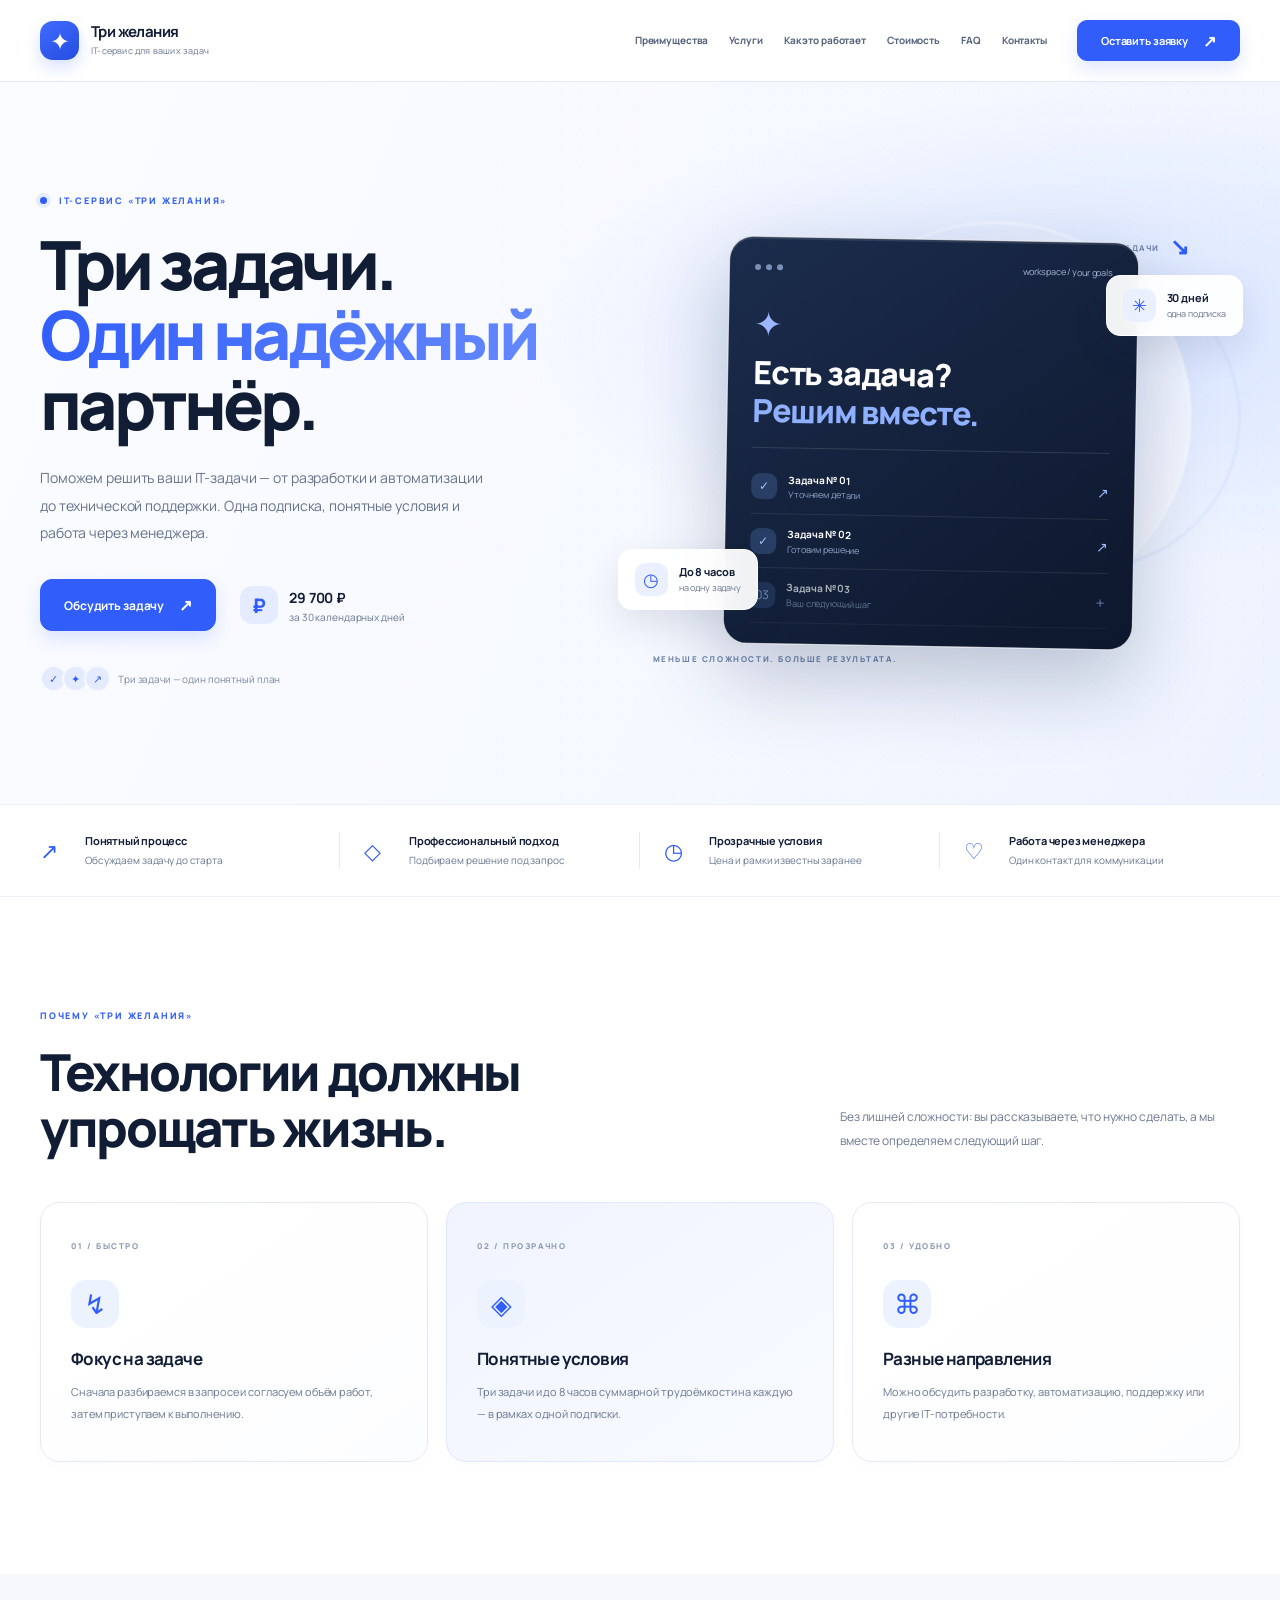
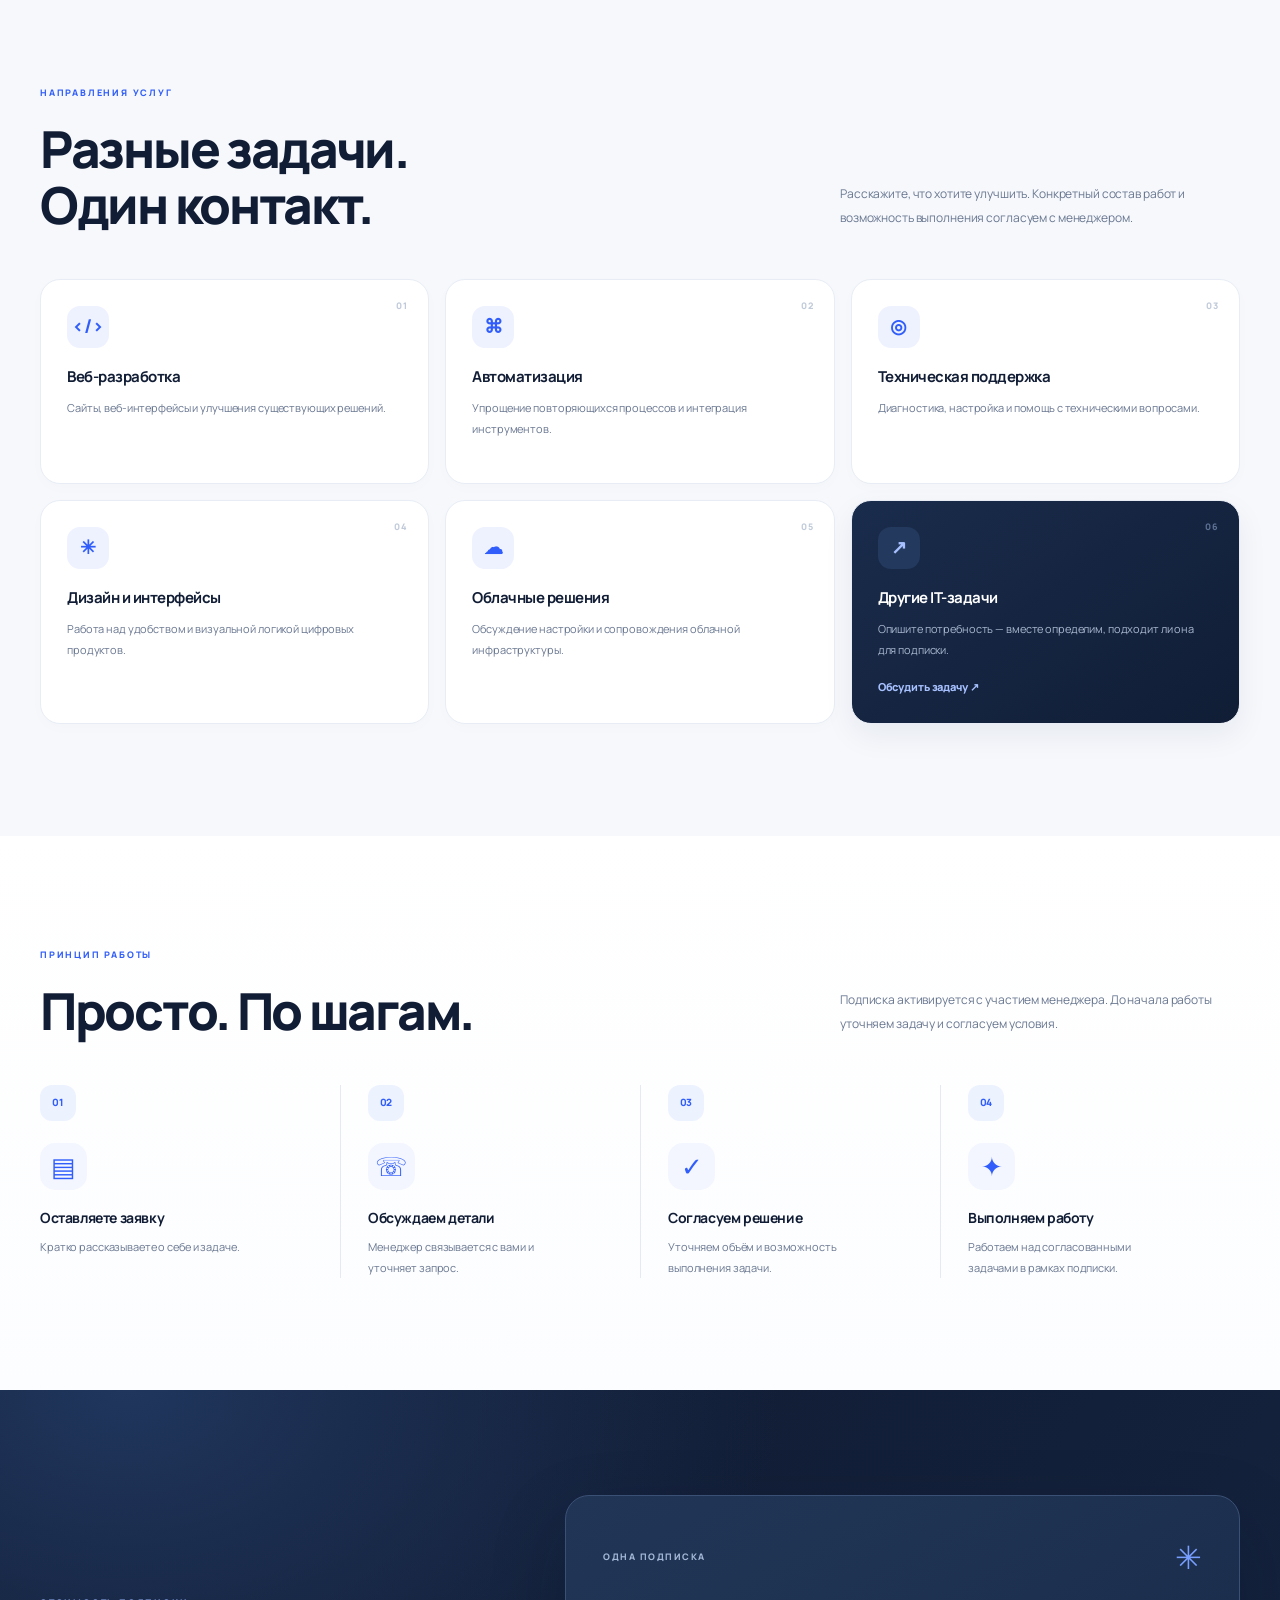
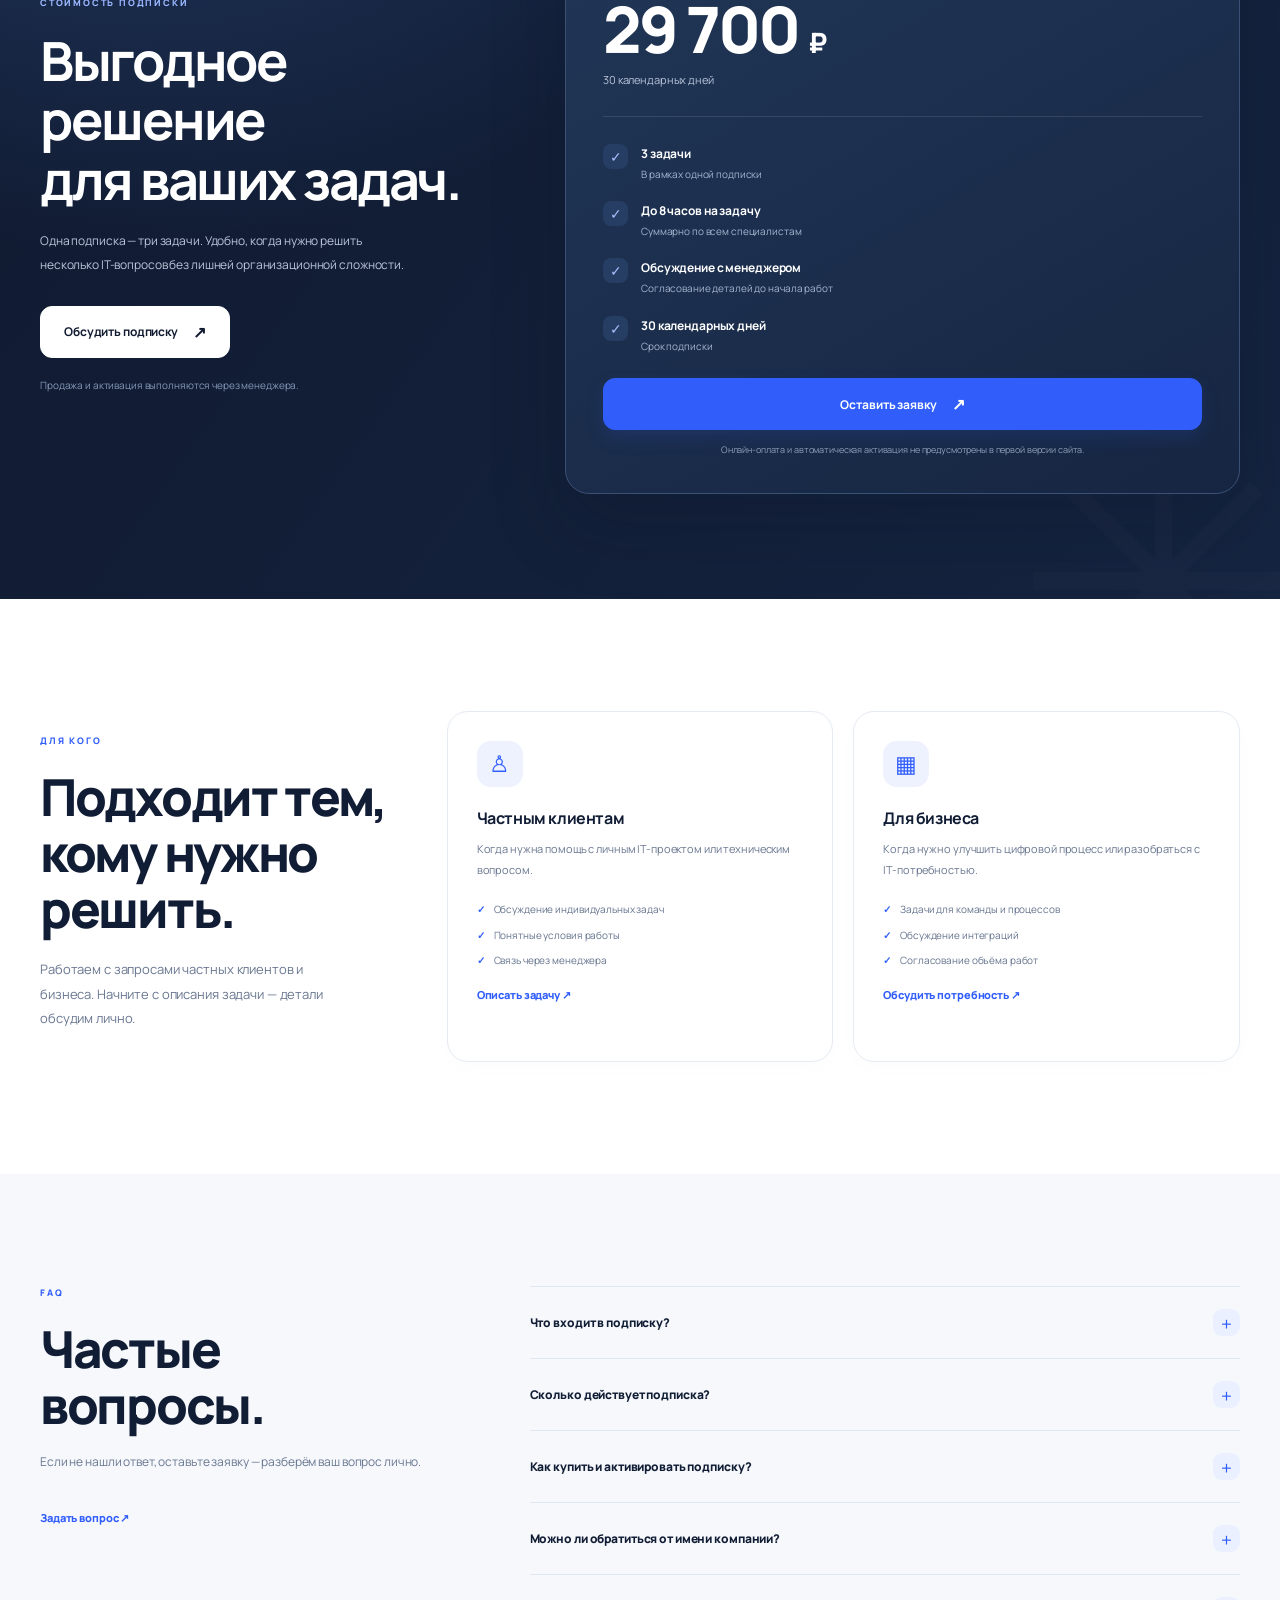
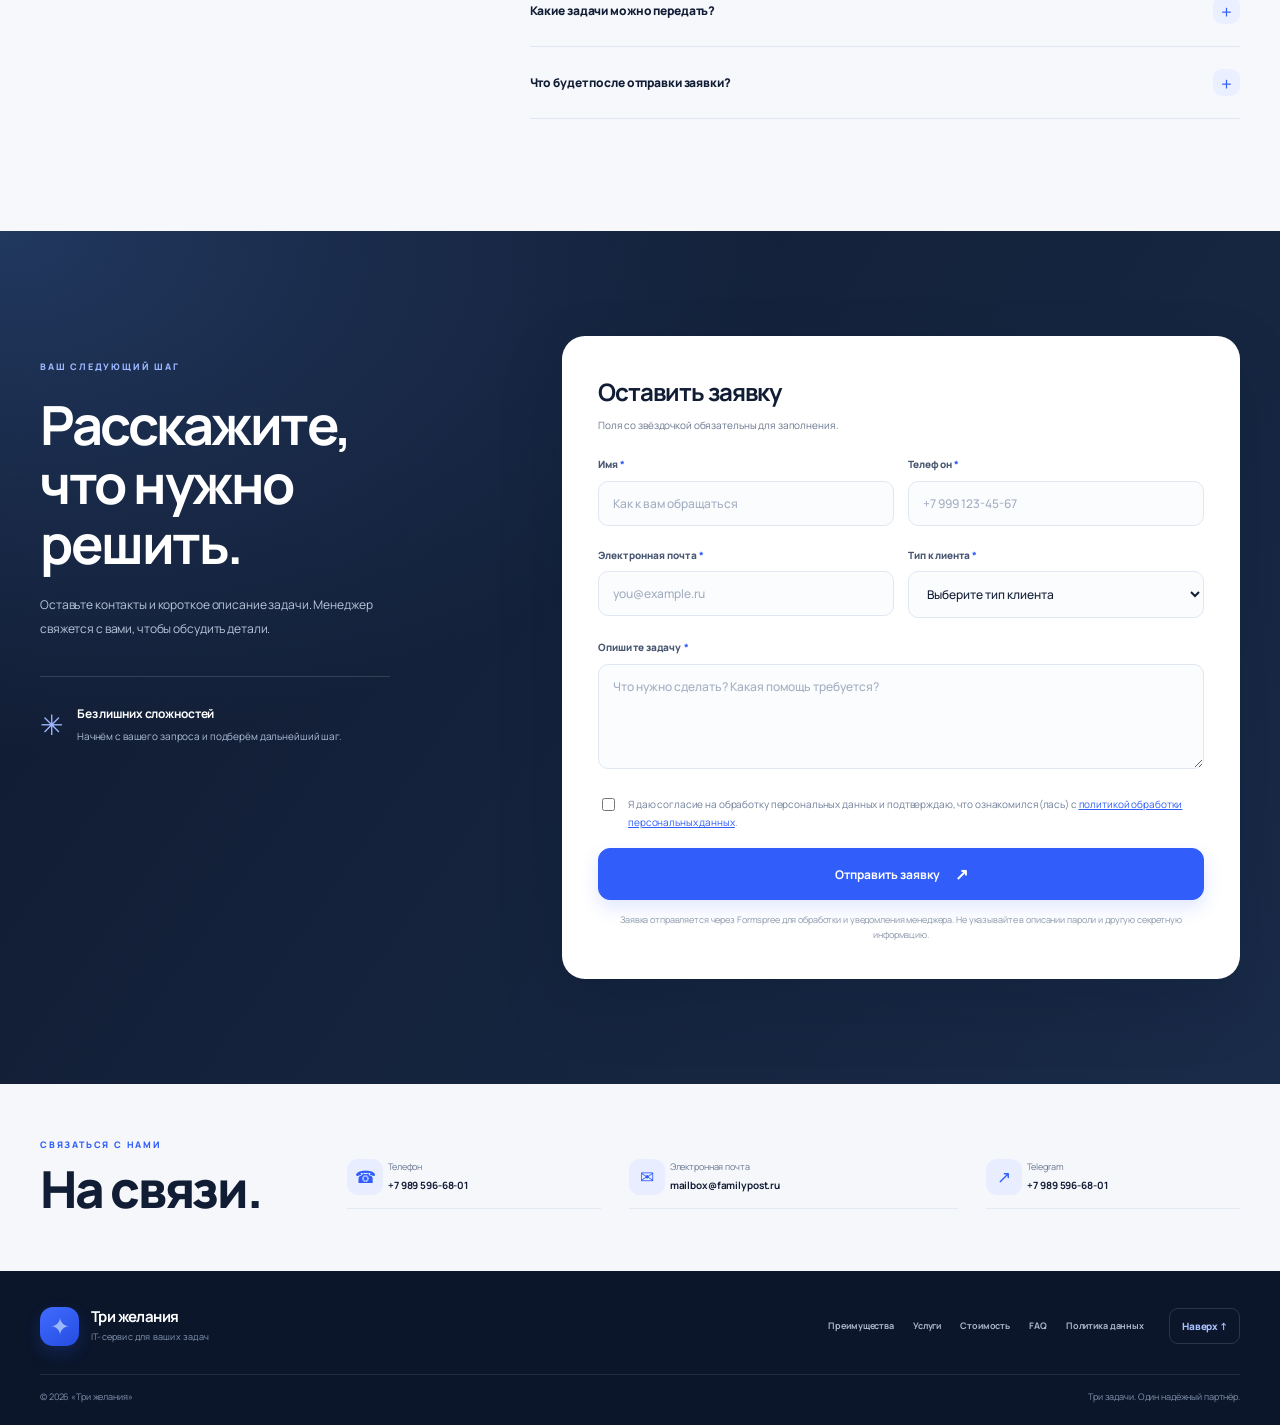
==== commit 10b0537f: "Configure request form for Formspree" ====
--- a/index.html
+++ b/index.html
@@ -48,9 +48,9 @@
 <details><summary>Что будет после отправки заявки?</summary><p>После успешной регистрации заявки на сервере сайт покажет подтверждение. Менеджер получит заявку по электронной почте и свяжется с вами.</p></details>
 </div></div></section>
 <section class="section request-section" id="request"><div class="container request-layout"><div class="request-copy"><div class="eyebrow eyebrow-light">ВАШ СЛЕДУЮЩИЙ ШАГ</div><h2>Расскажите,<br>что нужно решить.</h2><p>Оставьте контакты и короткое описание задачи. Менеджер свяжется с вами, чтобы обсудить детали.</p><div class="request-promise"><span>✳</span><div><b>Без лишних сложностей</b><small>Начнём с вашего запроса и подберём дальнейший шаг.</small></div></div></div>
-<form class="request-form" id="application-form" novalidate><div class="form-heading"><h3>Оставить заявку</h3><p>Поля со звёздочкой обязательны для заполнения.</p></div><div class="form-grid"><label>Имя <span>*</span><input name="name" autocomplete="name" required minlength="2" placeholder="Как к вам обращаться"><small class="field-error"></small></label><label>Телефон <span>*</span><input name="phone" type="tel" autocomplete="tel" required placeholder="+7 999 123-45-67"><small class="field-error"></small></label><label>Электронная почта <span>*</span><input name="email" type="email" autocomplete="email" required placeholder="you@example.ru"><small class="field-error"></small></label><label>Тип клиента <span>*</span><select name="clientType" required><option value="">Выберите тип клиента</option><option value="private">Частное лицо</option><option value="business">Бизнес</option></select><small class="field-error"></small></label><label class="full-field">Опишите задачу <span>*</span><textarea name="task" required minlength="10" rows="4" placeholder="Что нужно сделать? Какая помощь требуется?"></textarea><small class="field-error"></small></label></div>
+<form class="request-form" id="application-form" action="https://formspree.io/f/myeedlnv" method="POST" novalidate><div class="form-heading"><h3>Оставить заявку</h3><p>Поля со звёздочкой обязательны для заполнения.</p></div><div class="form-grid"><label>Имя <span>*</span><input name="name" autocomplete="name" required minlength="2" placeholder="Как к вам обращаться"><small class="field-error"></small></label><label>Телефон <span>*</span><input name="phone" type="tel" autocomplete="tel" required placeholder="+7 999 123-45-67"><small class="field-error"></small></label><label>Электронная почта <span>*</span><input name="email" type="email" autocomplete="email" required placeholder="you@example.ru"><small class="field-error"></small></label><label>Тип клиента <span>*</span><select name="clientType" required><option value="">Выберите тип клиента</option><option value="private">Частное лицо</option><option value="business">Бизнес</option></select><small class="field-error"></small></label><label class="full-field">Опишите задачу <span>*</span><textarea name="task" required minlength="10" rows="4" placeholder="Что нужно сделать? Какая помощь требуется?"></textarea><small class="field-error"></small></label></div>
 <label class="consent"><input type="checkbox" name="consent" required><span>Я даю согласие на обработку персональных данных и подтверждаю, что ознакомился(лась) с <a href="privacy.html" target="_blank" rel="noopener">политикой обработки персональных данных</a>.</span></label><small class="consent-error field-error"></small>
-<div class="hp-field" aria-hidden="true"><label>Не заполняйте это поле<input name="website" tabindex="-1" autocomplete="off"></label></div><div class="form-status" role="status" aria-live="polite"></div><button class="button button-full submit-button" type="submit">Отправить заявку <span>↗</span></button><p class="form-privacy">Данные передаются для обработки заявки. Не указывайте в описании пароли и другую секретную информацию.</p>
+<div class="hp-field" aria-hidden="true"><label>Не заполняйте это поле<input name="_gotcha" tabindex="-1" autocomplete="off"></label></div><div class="form-status" role="status" aria-live="polite"></div><button class="button button-full submit-button" type="submit">Отправить заявку <span>↗</span></button><p class="form-privacy">Заявка отправляется через Formspree для обработки и уведомления менеджера. Не указывайте в описании пароли и другую секретную информацию.</p>
 </form></div></section>
 <section class="contacts-section" id="contacts"><div class="container contacts-grid"><div><div class="eyebrow">СВЯЗАТЬСЯ С НАМИ</div><h2>На связи.</h2></div><a class="contact-item" href="tel:+79895966801"><span>☎</span><small>Телефон</small><b>+7 989 596-68-01</b></a><a class="contact-item" href="mailto:mailbox@familypost.ru"><span>✉</span><small>Электронная почта</small><b>mailbox@familypost.ru</b></a><a class="contact-item" href="https://t.me/+79895966801" target="_blank" rel="noopener noreferrer"><span>↗</span><small>Telegram</small><b>+7 989 596-68-01</b></a></div></section>
 </main>
--- a/styles.css
+++ b/styles.css
@@ -1,7 +1,7 @@
  :root{--navy:#101d37;--navy2:#182947;--blue:#2864f0;--blue2:#4e83ff;--ink:#142441;--muted:#71809a;--line:#e2e9f3;--pale:#f4f7fc;--white:#fff;--radius:22px}*{box-sizing:border-box}html{scroll-behavior:smooth;scroll-padding-top:90px}body{margin:0;font-family:Manrope,Arial,sans-serif;color:var(--ink);background:#fff;font-size:14px;line-height:1.65}a{color:inherit;text-decoration:none}.container{width:min(1160px,calc(100% - 48px));margin:auto}.header{height:78px;background:rgba(255,255,255,.94);backdrop-filter:blur(16px);position:sticky;top:0;z-index:20;border-bottom:1px solid #edf0f6}.nav-wrap{height:100%;display:flex;align-items:center;gap:30px}.brand{display:flex;align-items:center;gap:10px;flex-shrink:0}.brand-mark{font-size:35px;color:var(--blue);line-height:1}.brand b{display:block;font-size:16px;letter-spacing:-.5px;line-height:1.3}.brand small{display:block;color:var(--muted);font-size:10px}.nav{display:flex;align-items:center;justify-content:center;gap:23px;margin-left:auto}.nav a,.footer-links a{font-size:11px;font-weight:700;color:#53627c;transition:color .2s}.nav a:hover,.footer-links a:hover{color:var(--blue)}.button{min-height:50px;padding:0 23px;display:inline-flex;align-items:center;justify-content:center;gap:15px;background:var(--blue);color:white;border:1px solid var(--blue);border-radius:999px;font:700 12px Manrope,sans-serif;cursor:pointer;transition:transform .2s,background .2s,box-shadow .2s;box-shadow:0 8px 22px #2864f020}.button:hover{background:#174fdb;transform:translateY(-2px);box-shadow:0 12px 26px #2864f035}.button-small{min-height:39px;padding:0 18px;font-size:11px;white-space:nowrap}.menu-toggle{display:none;background:none;border:0;font-size:24px;color:var(--ink)}.section{padding:105px 0}.hero{padding:68px 0 74px;overflow:hidden;background:radial-gradient(ellipse at 85% 20%,#dbe8ff 0,transparent 37%),linear-gradient(120deg,#f8faff,#fff 56%,#eef4ff)}.hero-grid{display:grid;grid-template-columns:.92fr 1.08fr;gap:38px;align-items:center}.eyebrow{font-size:10px;font-weight:800;letter-spacing:1.5px;color:var(--blue);margin-bottom:16px}.eyebrow-dot{display:inline-block;width:7px;height:7px;border-radius:50%;background:var(--blue);margin-right:8px;box-shadow:0 0 0 4px #2864f018}.hero h1{font-size:clamp(42px,5vw,65px);line-height:1.08;letter-spacing:-3px;margin:0 0 23px;font-weight:800}.hero h1 span{color:var(--blue)}.hero-lead{font-size:15px;line-height:1.9;color:#61708a;max-width:470px;margin:0}.hero-actions{display:flex;align-items:center;gap:24px;margin-top:29px}.price-note{display:flex;align-items:center;gap:11px}.price-icon{display:grid;place-items:center;width:38px;height:38px;border-radius:12px;background:#e8efff;color:var(--blue);font-size:20px;font-weight:800}.price-note b,.price-note small{display:block}.price-note b{font-size:14px}.price-note small{font-size:10px;color:var(--muted)}.hero-proof{display:flex;align-items:center;gap:12px;color:#7b88a0;font-size:10px;margin-top:37px}.proof-avatars{display:flex}.proof-avatars i{font-style:normal;display:grid;place-items:center;width:25px;height:25px;margin-right:-5px;border:2px solid white;border-radius:50%;background:#dce7ff;color:var(--blue);font-size:11px}.hero-visual{min-height:425px;position:relative;display:flex;align-items:center;justify-content:center}.orb{position:absolute;border-radius:50%;filter:blur(1px)}.orb-one{width:350px;height:350px;background:linear-gradient(135deg,#d8e5ff,#f8fbff);right:7%;top:5%}.orb-two{width:230px;height:230px;border:1px solid #c6d7fc;right:1%;top:22%}.glass-card{position:relative;z-index:1;width:min(390px,80%);min-height:330px;border:1px solid #ffffffc9;border-radius:22px;background:linear-gradient(145deg,#172c4e,#0e1b34);color:white;box-shadow:0 30px 75px #10254a35;transform:rotate(2deg);padding:20px 23px}.window-dots{display:flex;align-items:center;gap:5px;color:#a6b7d3;font-size:9px}.window-dots i{width:6px;height:6px;border-radius:50%;background:#7890b5}.window-dots span{margin-left:auto}.screen-brand{font-size:37px;color:#7fa5ff;margin-top:18px}.screen-title{font-size:30px;line-height:1.2;font-weight:800;letter-spacing:-1px;margin:2px 0 17px}.screen-title em{font-style:normal;color:#8fb0ff}.screen-line{height:1px;background:#ffffff20;margin-bottom:12px}.screen-task{display:flex;align-items:center;gap:11px;padding:9px 0;border-bottom:1px solid #ffffff16}.task-check{width:26px;height:26px;border-radius:8px;background:#274778;display:grid;place-items:center;color:#a7c2ff;font-size:12px}.screen-task b,.screen-task small{display:block}.screen-task b{font-size:10px}.screen-task small{font-size:9px;color:#91a4c4}.task-arrow{margin-left:auto;color:#9dbaff}.screen-task.muted{opacity:.65}.visual-label{position:absolute;font-size:9px;letter-spacing:1.4px;font-weight:800;color:#7086ad}.label-top{top:15px;right:8%;display:flex;align-items:center;gap:10px}.label-top span{font-size:23px;color:var(--blue)}.label-bottom{bottom:8px;left:5%}.float-card{position:absolute;z-index:3;display:flex;align-items:center;gap:11px;padding:12px 15px;border:1px solid #fff;background:#ffffffed;border-radius:14px;box-shadow:0 12px 30px #1a376414}.float-card b,.float-card small{display:block}.float-card b{font-size:11px}.float-card small{font-size:9px;color:var(--muted)}.float-icon{width:33px;height:33px;border-radius:10px;background:#eaf0ff;color:var(--blue);display:grid;place-items:center;font-size:18px}.float-hours{left:0;bottom:65px}.float-days{right:0;top:75px}.trust-strip{border-top:1px solid #eaf0f8;border-bottom:1px solid #eaf0f8;background:#fff}.trust-grid{display:grid;grid-template-columns:repeat(4,1fr);padding:25px 0}.trust-grid>div{padding:0 22px;border-right:1px solid var(--line);display:grid;grid-template-columns:32px 1fr;column-gap:9px;align-items:center}.trust-grid>div:first-child{padding-left:0}.trust-grid>div:last-child{border:0}.trust-icon{grid-row:span 2;color:var(--blue);font-size:24px}.trust-grid b{font-size:11px}.trust-grid small{font-size:10px;color:var(--muted)}.section-heading{display:flex;align-items:end;justify-content:space-between;gap:35px;margin-bottom:42px}.section-heading h2,.audience-layout h2,.faq-layout h2,.contacts-grid h2{font-size:clamp(32px,4vw,46px);line-height:1.15;letter-spacing:-1.8px;margin:0;font-weight:800}.section-heading>p{max-width:390px;color:var(--muted);font-size:13px;line-height:1.9;margin:0 0 3px}.benefit-grid{display:grid;grid-template-columns:repeat(3,1fr);gap:18px}.benefit-card{padding:27px 28px 30px;border:1px solid var(--line);border-radius:var(--radius);min-height:245px;position:relative;overflow:hidden}.benefit-card.featured{background:#f1f5ff;border-color:#e4ebff}.card-number{font-size:9px;letter-spacing:1.2px;color:#8c9ab1;font-weight:800}.line-icon{font-size:36px;color:var(--blue);margin:25px 0 12px}.benefit-card h3,.service-card h3,.audience-card h3,.step h3{font-size:17px;margin:0 0 8px;letter-spacing:-.4px}.benefit-card p,.service-card p,.audience-card p,.step p{font-size:12px;line-height:1.85;color:var(--muted);margin:0}.services-section{background:#f6f8fc}.services-grid{display:grid;grid-template-columns:repeat(3,1fr);gap:15px}.service-card{position:relative;background:white;border:1px solid #e9eef7;border-radius:18px;padding:25px;min-height:190px;overflow:hidden;transition:transform .2s,box-shadow .2s}.service-card:hover{transform:translateY(-4px);box-shadow:0 16px 34px #17315a0c}.service-icon{display:grid;place-items:center;width:42px;height:42px;border-radius:13px;background:#edf2ff;color:var(--blue);font-size:21px;font-weight:700;margin-bottom:17px}.service-card h3{font-size:15px}.service-index{position:absolute;right:20px;top:19px;font-size:10px;color:#c0cad9;font-weight:800}.service-card-dark{background:var(--navy);color:white;border-color:var(--navy)}.service-card-dark p{color:#aab8d0}.service-card-dark .service-icon{background:#23395d;color:#a6c0ff}.service-card-dark .service-index{color:#5d7195}.text-link{display:inline-flex;gap:8px;color:var(--blue);font-weight:800;font-size:11px;margin-top:17px}.service-card-dark .text-link{color:#a7c1ff}.how-section{background:#fff}.steps-grid{display:grid;grid-template-columns:repeat(4,1fr);gap:0}.step{padding:0 25px;border-left:1px solid var(--line);position:relative}.step:first-child{border:0;padding-left:0}.step-no{font-size:10px;font-weight:800;color:var(--blue);background:#edf2ff;border-radius:50%;width:33px;height:33px;display:grid;place-items:center}.step-symbol{font-size:31px;color:var(--blue);margin:22px 0 13px}.step h3{font-size:14px}.step p{max-width:210px}.price-section{background:var(--navy);color:white;position:relative;overflow:hidden}.price-section:before{content:"✳";position:absolute;font-size:360px;line-height:1;color:#ffffff04;right:-35px;bottom:-145px}.price-layout{display:grid;grid-template-columns:.8fr 1.2fr;gap:75px;align-items:center;position:relative}.eyebrow-light{color:#9bb7ff}.price-intro h2,.request-copy h2{font-size:clamp(35px,4vw,49px);line-height:1.13;letter-spacing:-1.8px;margin:0 0 20px}.price-intro>p,.request-copy>p{color:#b2bfd5;font-size:13px;line-height:1.9;max-width:380px}.button-light{background:white;color:var(--navy);border-color:white;margin-top:17px}.button-light:hover{background:#e9efff}.price-footnote{font-size:10px;color:#8598b8;margin-top:19px}.price-card{background:linear-gradient(150deg,#1b2e4e,#152440);border:1px solid #344b70;border-radius:23px;padding:32px 35px;box-shadow:0 25px 55px #07122625}.price-card-top{display:flex;justify-content:space-between;align-items:center}.price-tag{font-size:9px;letter-spacing:1.5px;color:#a5b8d8;font-weight:800}.price-star{font-size:32px;color:#789eff}.price-amount{font-size:clamp(43px,5vw,59px);line-height:1.1;font-weight:800;letter-spacing:-2px;margin-top:10px}.price-amount small{font-size:28px}.price-duration{font-size:12px;color:#b7c4d9;margin-top:6px}.price-divider{height:1px;background:#ffffff1c;margin:25px 0}.price-list{list-style:none;padding:0;margin:0 0 24px;display:grid;gap:17px}.price-list li{display:flex;gap:13px;align-items:flex-start}.price-list li>span{width:25px;height:25px;display:grid;place-items:center;background:#263e63;color:#a8c1ff;border-radius:8px;flex-shrink:0}.price-list b,.price-list small{display:block}.price-list b{font-size:12px}.price-list small{font-size:10px;color:#a5b5cf;margin-top:2px}.button-full{width:100%}.price-disclaimer{font-size:9px;color:#8e9fbb;text-align:center;margin:13px 0 0}.audience-layout{display:grid;grid-template-columns:1fr 1fr 1fr;gap:18px;align-items:stretch}.audience-layout>div:first-child{padding:18px 20px 18px 0}.audience-copy{font-size:13px;color:var(--muted);line-height:1.9;max-width:300px;margin-top:20px}.audience-card{border:1px solid var(--line);border-radius:20px;padding:27px;background:#fff}.audience-symbol{font-size:25px;color:var(--blue);margin-bottom:14px}.audience-card h3{font-size:16px}.audience-card ul{padding:0;list-style:none;margin:20px 0 0;display:grid;gap:9px}.audience-card li{font-size:10px;color:#64738d}.audience-card li:before{content:"✓";color:var(--blue);margin-right:9px;font-weight:800}.faq-section{background:#f6f8fc}.faq-layout{display:grid;grid-template-columns:.72fr 1.28fr;gap:80px}.faq-layout>div:first-child>p{color:var(--muted);font-size:12px;line-height:1.9;margin:18px 0}.faq-list details{border-bottom:1px solid #dfe6f1}.faq-list details:first-child{border-top:1px solid #dfe6f1}.faq-list summary{cursor:pointer;list-style:none;display:flex;justify-content:space-between;align-items:center;padding:19px 0;font-size:13px;font-weight:800;gap:20px}.faq-list summary::-webkit-details-marker{display:none}.faq-list summary:after{content:"+";color:var(--blue);font-size:22px;font-weight:400}.faq-list details[open] summary:after{content:"−"}.faq-list details p{font-size:12px;color:var(--muted);line-height:1.9;margin:0;padding:0 25px 20px 0}.request-section{background:linear-gradient(125deg,#111f3a,#192d4d);color:white}.request-layout{display:grid;grid-template-columns:.8fr 1.2fr;gap:75px;align-items:start}.request-copy{padding-top:25px}.request-promise{display:flex;gap:14px;align-items:center;margin-top:35px;padding-top:24px;border-top:1px solid #ffffff20;max-width:350px}.request-promise>span{font-size:28px;color:#9bb7ff}.request-promise b,.request-promise small{display:block}.request-promise b{font-size:12px}.request-promise small{font-size:10px;color:#aebed6;margin-top:4px}.request-form{background:white;color:var(--ink);border-radius:23px;padding:32px}.form-heading h3{font-size:23px;letter-spacing:-.7px;margin:0}.form-heading p{font-size:10px;color:var(--muted);margin:5px 0 23px}.form-grid{display:grid;grid-template-columns:1fr 1fr;gap:16px 13px}.form-grid label{font-size:10px;font-weight:800;color:#475671}.form-grid label>span{color:var(--blue)}input,select,textarea{font:500 12px Manrope,sans-serif;color:var(--ink)}.form-grid input,.form-grid select,.form-grid textarea{width:100%;border:1px solid #dfe6f1;border-radius:9px;padding:12px 13px;margin-top:7px;outline:none;background:#fbfcff;transition:border .2s,box-shadow .2s}.form-grid input:focus,.form-grid select:focus,.form-grid textarea:focus{border-color:#7ca0ff;box-shadow:0 0 0 3px #2864f015}.form-grid textarea{resize:vertical;min-height:105px}.form-grid input::placeholder,.form-grid textarea::placeholder{color:#a2aec1}.full-field{grid-column:1/-1}.field-error{display:block;color:#c43838;font-size:10px;font-weight:500;margin-top:4px;min-height:0}.consent{display:flex;align-items:flex-start;gap:10px;font-size:10px;line-height:1.7;color:#71809a;margin:18px 0 4px}.consent input{accent-color:var(--blue);margin-top:3px;flex-shrink:0}.consent a{color:var(--blue);text-decoration:underline}.consent-error{margin-bottom:8px}.form-status{font-size:12px;margin:8px 0}.form-status:empty{display:none}.form-status.success{padding:12px;border-radius:10px;background:#e9f8ef;color:#17663b}.form-status.error{padding:12px;border-radius:10px;background:#fff0f0;color:#a42626}.submit-button{margin-top:9px}.submit-button:disabled{opacity:.65;cursor:wait;transform:none}.form-privacy{font-size:9px;color:#8a97aa;text-align:center;line-height:1.7;margin:12px 0 0}.contacts-section{padding:50px 0;background:#f5f7fb}.contacts-grid{display:grid;grid-template-columns:1.1fr 1fr 1.3fr 1fr;gap:25px;align-items:center}.contacts-grid h2{font-size:33px}.contacts-grid .eyebrow{margin-bottom:8px}.contact-item{display:grid;grid-template-columns:32px 1fr;column-gap:9px;align-items:center}.contact-item>span{grid-row:span 2;color:var(--blue);font-size:20px}.contact-item small{font-size:10px;color:var(--muted)}.contact-item b{font-size:11px;overflow-wrap:anywhere}.footer{background:#0b162b;color:white;padding:32px 0 18px}.footer-top{display:flex;align-items:center;gap:25px;padding-bottom:25px}.brand-footer .brand-mark{color:#9bb8ff}.brand-footer small{color:#8595b1}.footer-links{display:flex;gap:19px;flex-wrap:wrap;margin-left:auto}.footer-links a{color:#a8b5cb;font-size:10px}.back-top{font-size:10px;color:#a8bfff;font-weight:800}.footer-bottom{border-top:1px solid #ffffff19;padding-top:15px;display:flex;justify-content:space-between;color:#8291aa;font-size:9px}
 @media(max-width:1050px){.nav-wrap{gap:16px}.nav{gap:13px}.nav a{font-size:10px}.hero-grid{gap:10px}.hero h1{font-size:53px}.price-layout,.request-layout{gap:40px}.faq-layout{gap:45px}.trust-grid>div{padding:0 12px}.contacts-grid{gap:15px}}
 @media(max-width:820px){.section{padding:76px 0}.nav-wrap{justify-content:space-between}.menu-toggle{display:block;margin-left:auto;cursor:pointer}.nav{display:none;position:absolute;top:77px;left:0;right:0;padding:20px 24px 25px;background:#fff;border-bottom:1px solid var(--line);box-shadow:0 15px 25px #1527480d;flex-direction:column;align-items:stretch;gap:0}.nav.open{display:flex}.nav a{padding:12px 0;font-size:13px;border-bottom:1px solid #f0f3f8}.nav-cta{margin-left:0}.hero-grid{grid-template-columns:1fr 1fr}.hero h1{font-size:45px;letter-spacing:-2px}.hero-visual{min-height:360px}.glass-card{width:84%;padding:17px}.screen-title{font-size:24px}.float-hours{left:-5px}.float-days{right:-3px}.trust-grid{grid-template-columns:1fr 1fr;gap:20px}.trust-grid>div:nth-child(2){border:0}.trust-grid>div:nth-child(3){padding-left:0}.section-heading{align-items:start;flex-direction:column;gap:16px}.section-heading>p{max-width:550px}.price-layout,.request-layout{grid-template-columns:1fr;gap:35px}.price-intro>p{max-width:560px}.price-card{max-width:620px;width:100%;margin:auto}.audience-layout{grid-template-columns:1fr 1fr}.audience-layout>div:first-child{grid-column:1/-1;padding-bottom:0}.faq-layout{grid-template-columns:1fr;gap:28px}.contacts-grid{grid-template-columns:1fr 1fr}.contacts-grid>div:first-child{grid-column:1/-1}.footer-top{flex-wrap:wrap}.footer-links{order:3;width:100%;margin:0}.back-top{margin-left:auto}}
-@media(max-width:560px){.container{width:calc(100% - 36px)}.header{height:68px}.brand-mark{font-size:30px}.brand b{font-size:14px}.brand small{font-size:9px}.nav{top:67px}.nav-cta{font-size:10px;min-height:36px;padding:0 12px}.nav-cta span{display:none}.hero{padding:52px 0 35px}.hero-grid{grid-template-columns:1fr;gap:14px}.hero h1{font-size:clamp(43px,12vw,59px);letter-spacing:-2.6px}.hero-lead{font-size:13px}.hero-actions{gap:15px;flex-wrap:wrap}.hero-actions .button{min-height:47px;padding:0 17px}.price-note b{font-size:12px}.hero-proof{margin-top:24px}.hero-visual{min-height:330px;margin-top:4px}.orb-one{width:260px;height:260px;right:12%;top:8%}.orb-two{width:190px;height:190px;right:5%;top:18%}.glass-card{width:min(330px,82%);min-height:300px}.screen-title{font-size:25px}.float-hours{bottom:39px}.float-days{top:42px}.label-top{right:3%;top:0}.label-bottom{font-size:7px;left:1%;bottom:0}.trust-grid{padding:23px 0;gap:18px 8px}.trust-grid>div{grid-template-columns:25px 1fr;gap:7px;padding:0 6px}.trust-icon{font-size:20px}.trust-grid b{font-size:10px}.trust-grid small{font-size:9px}.section{padding:65px 0}.section-heading{margin-bottom:28px}.section-heading h2,.audience-layout h2,.faq-layout h2{font-size:35px}.section-heading>p{font-size:12px}.benefit-grid,.services-grid{grid-template-columns:1fr}.benefit-card{min-height:0;padding:23px}.line-icon{margin:18px 0 8px}.service-card{min-height:165px;padding:22px}.steps-grid{grid-template-columns:1fr 1fr;gap:28px 0}.step{padding:0 15px}.step:nth-child(3){border:0;padding-left:0}.step:first-child{padding-left:0}.step-symbol{margin:14px 0 8px}.price-card{padding:24px 21px}.price-amount{font-size:48px}.audience-layout{grid-template-columns:1fr}.audience-layout>div:first-child{grid-column:auto}.audience-card{padding:23px}.request-form{padding:24px 19px;border-radius:18px}.form-grid{grid-template-columns:1fr;gap:12px}.full-field{grid-column:auto}.form-grid input,.form-grid select,.form-grid textarea{font-size:16px;padding:13px}.request-copy h2{font-size:39px}.contacts-grid{grid-template-columns:1fr;gap:20px}.contacts-grid>div:first-child{grid-column:auto}.contact-item{grid-template-columns:28px 1fr}.footer-top{gap:18px}.footer-links{gap:12px 18px}.footer-bottom{gap:10px;flex-direction:column}.back-top{font-size:9px}}
+@media(max-width:560px){.container{width:calc(100% - 36px)}.hero-grid{grid-template-columns:1fr;gap:14px}.header{height:68px}.brand-mark{font-size:30px}.brand b{font-size:14px}.brand small{font-size:9px}.nav{top:67px}.nav-cta{font-size:10px;min-height:36px;padding:0 12px}.nav-cta span{display:none}.hero{padding:52px 0 35px}.hero-grid{grid-template-columns:1fr;gap:14px}.hero h1{font-size:clamp(43px,12vw,59px);letter-spacing:-2.6px}.hero-lead{font-size:13px}.hero-actions{gap:15px;flex-wrap:wrap}.hero-actions .button{min-height:47px;padding:0 17px}.price-note b{font-size:12px}.hero-proof{margin-top:24px}.hero-visual{min-height:330px;margin-top:4px}.orb-one{width:260px;height:260px;right:12%;top:8%}.orb-two{width:190px;height:190px;right:5%;top:18%}.glass-card{width:min(330px,82%);min-height:300px}.screen-title{font-size:25px}.float-hours{bottom:39px}.float-days{top:42px}.label-top{right:3%;top:0}.label-bottom{font-size:7px;left:1%;bottom:0}.trust-grid{padding:23px 0;gap:18px 8px}.trust-grid>div{grid-template-columns:25px 1fr;gap:7px;padding:0 6px}.trust-icon{font-size:20px}.trust-grid b{font-size:10px}.trust-grid small{font-size:9px}.section{padding:65px 0}.section-heading{margin-bottom:28px}.section-heading h2,.audience-layout h2,.faq-layout h2{font-size:35px}.section-heading>p{font-size:12px}.benefit-grid,.services-grid{grid-template-columns:1fr}.benefit-card{min-height:0;padding:23px}.line-icon{margin:18px 0 8px}.service-card{min-height:165px;padding:22px}.steps-grid{grid-template-columns:1fr 1fr;gap:28px 0}.step{padding:0 15px}.step:nth-child(3){border:0;padding-left:0}.step:first-child{padding-left:0}.step-symbol{margin:14px 0 8px}.price-card{padding:24px 21px}.price-amount{font-size:48px}.audience-layout{grid-template-columns:1fr}.audience-layout>div:first-child{grid-column:auto}.audience-card{padding:23px}.request-form{padding:24px 19px;border-radius:18px}.form-grid{grid-template-columns:1fr;gap:12px}.full-field{grid-column:auto}.form-grid input,.form-grid select,.form-grid textarea{font-size:16px;padding:13px}.request-copy h2{font-size:39px}.contacts-grid{grid-template-columns:1fr;gap:20px}.contacts-grid>div:first-child{grid-column:auto}.contact-item{grid-template-columns:28px 1fr}.footer-top{gap:18px}.footer-links{gap:12px 18px}.footer-bottom{gap:10px;flex-direction:column}.back-top{font-size:9px}}
 @media(prefers-reduced-motion:reduce){html{scroll-behavior:auto}*,*:before,*:after{transition:none!important;animation:none!important}}
 
 /* Visual refresh — premium editorial direction */
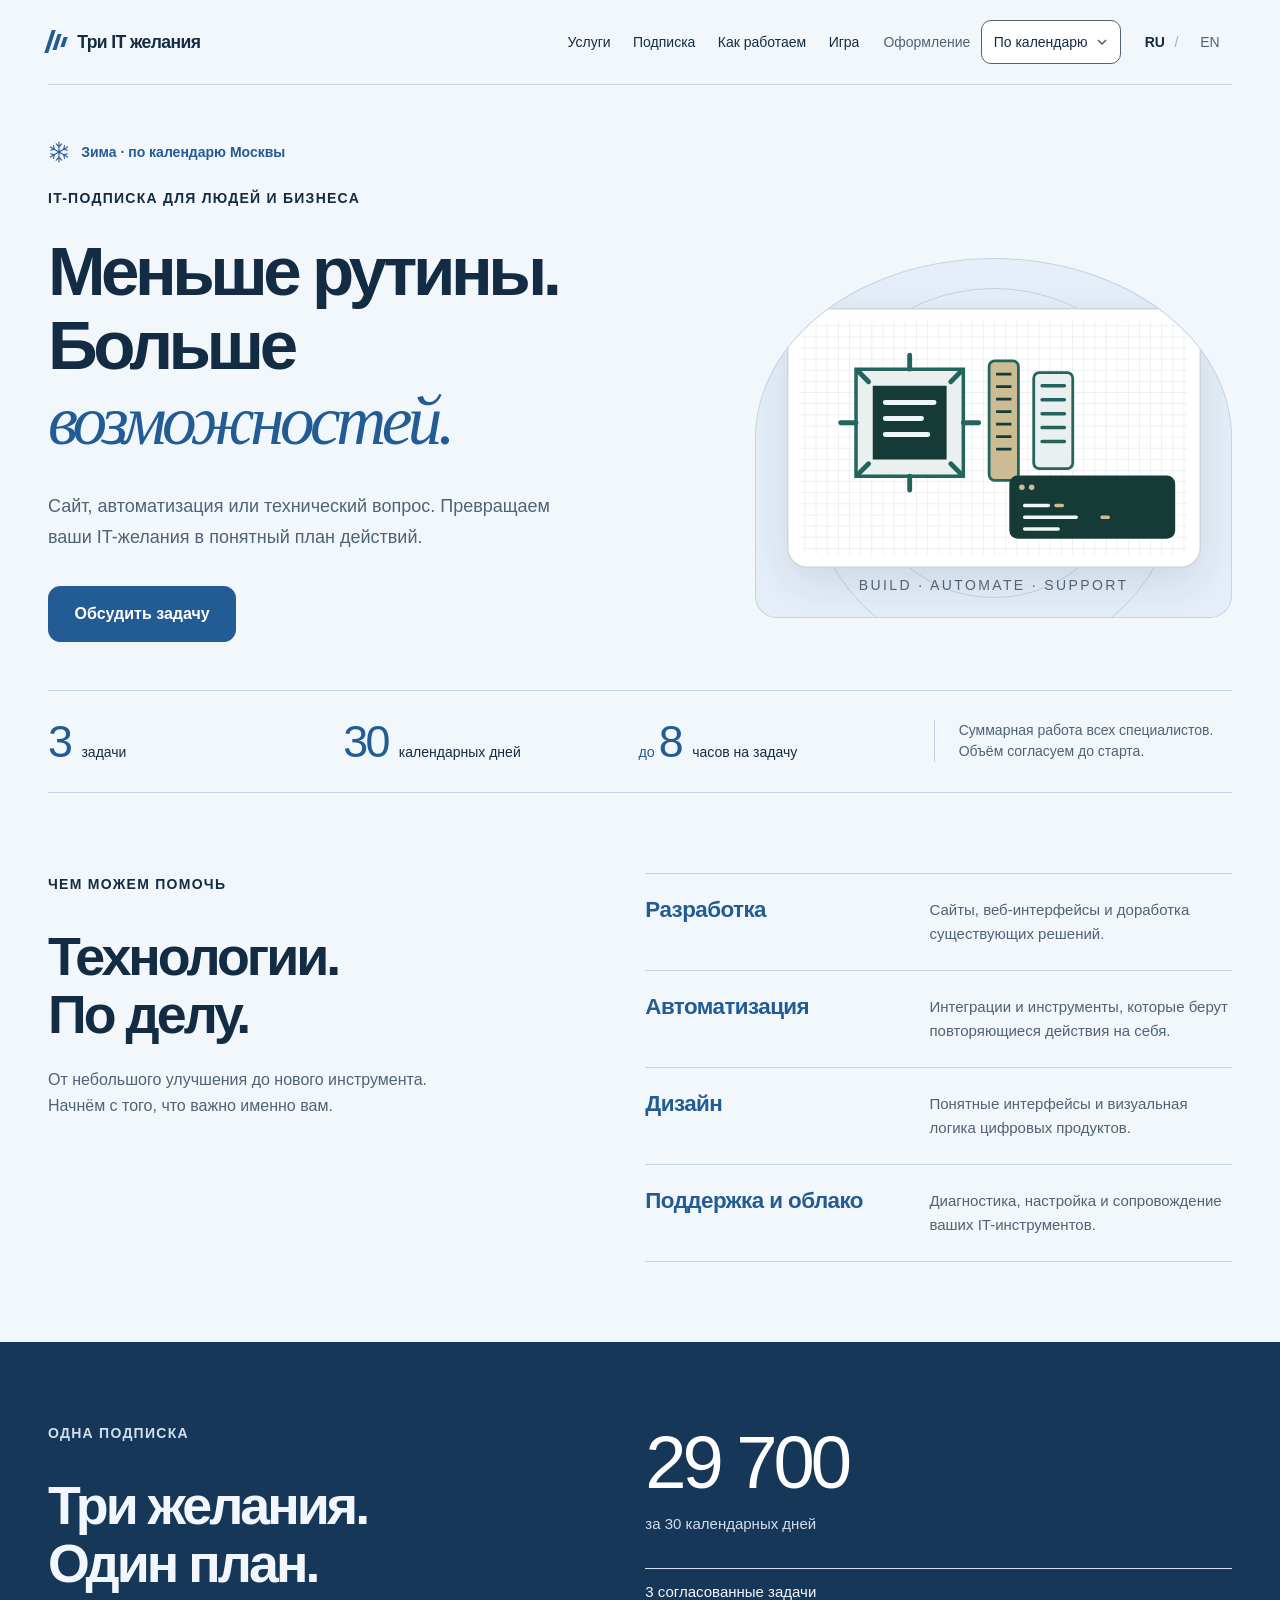
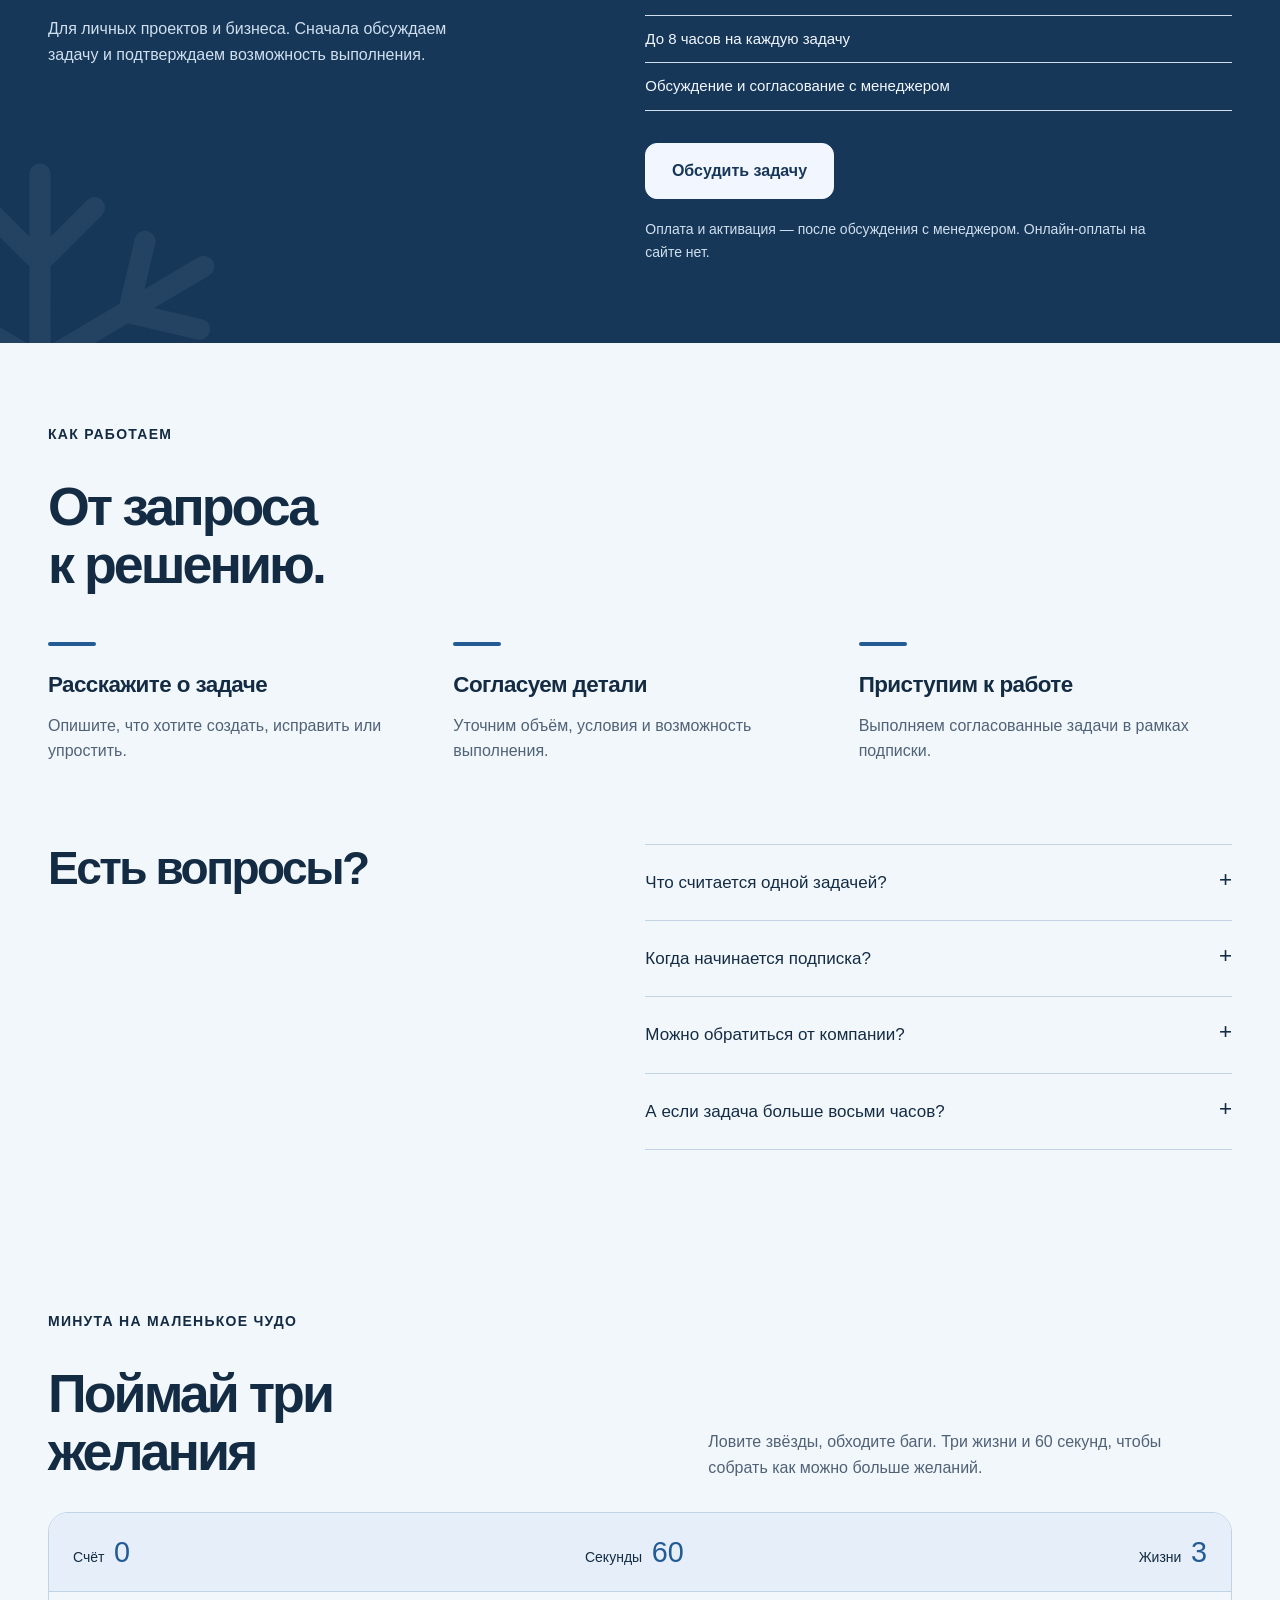
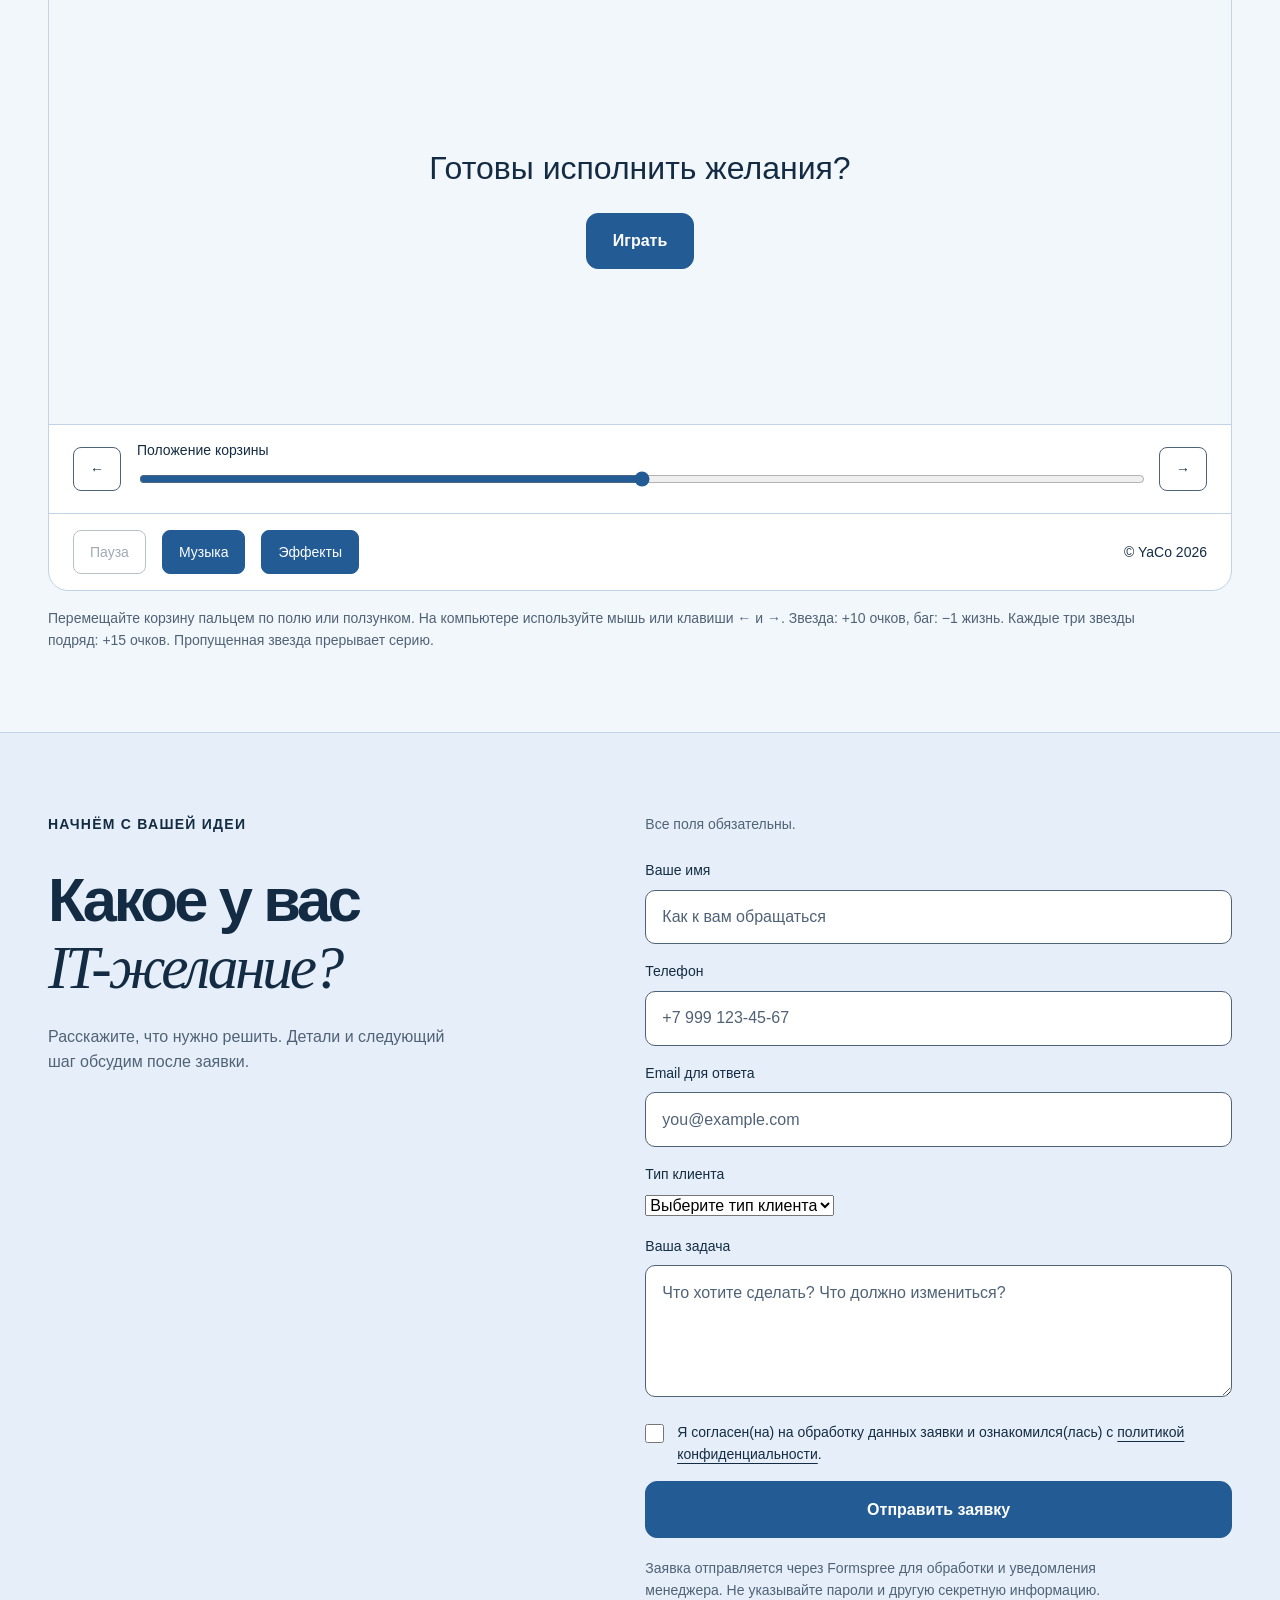
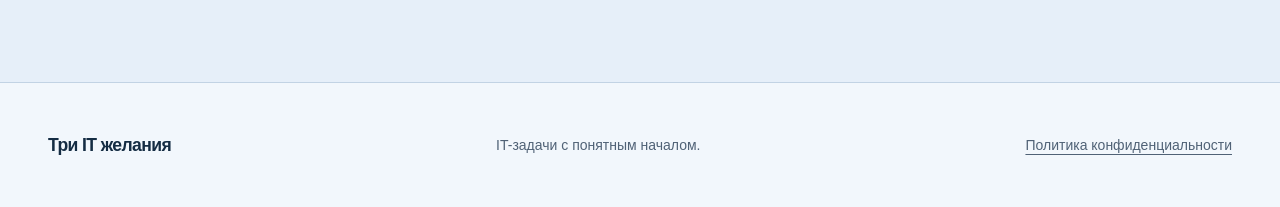
==== commit 6055cdb5: "Replace site with updated bilingual version" ====
--- a/index.html
+++ b/index.html
@@ -1,59 +1,244 @@
 <!doctype html>
 <html lang="ru">
 <head>
-<meta charset="utf-8"><meta name="viewport" content="width=device-width, initial-scale=1">
-<meta name="theme-color" content="#101d37">
-<meta name="description" content="Три желания — IT-подписка: три задачи за 30 календарных дней.">
-<title>Три желания — ваши IT-задачи в надёжных руках</title>
-<link rel="icon" href="/favicon.svg" type="image/svg+xml">
-<link rel="preconnect" href="https://fonts.googleapis.com"><link rel="preconnect" href="https://fonts.gstatic.com" crossorigin>
-<link href="https://fonts.googleapis.com/css2?family=Manrope:wght@400;500;600;700;800&display=swap" rel="stylesheet">
+<meta charset="utf-8">
+<meta name="viewport" content="width=device-width,initial-scale=1">
+<meta name="theme-color" content="#ffffff">
+<title>Три IT желания — IT-подписка для ваших задач</title>
+<meta name="description" content="Разработка, автоматизация и поддержка. Три IT-задачи за 30 календарных дней — 29 700.">
+<link rel="icon" href="favicon.svg" type="image/svg+xml">
+<script src="seasons.js"></script>
 <link rel="stylesheet" href="styles.css">
+<script defer src="app.js">
+</script>
+<link rel="stylesheet" href="game.css">
+<script defer src="game.js"></script>
+<link rel="stylesheet" href="seasons.css">
 </head>
 <body>
-<header class="header"><div class="container nav-wrap">
-<a class="brand" href="#home" aria-label="Три желания — главная"><span class="brand-mark">✦</span><span><b>Три желания</b><small>IT-сервис для ваших задач</small></span></a>
-<button class="menu-toggle" aria-label="Открыть меню" aria-expanded="false">☰</button>
-<nav class="nav" aria-label="Главная навигация"><a href="#benefits">Преимущества</a><a href="#services">Услуги</a><a href="#how">Как это работает</a><a href="#price">Стоимость</a><a href="#faq">FAQ</a><a href="#contacts">Контакты</a></nav>
-<a class="button button-small nav-cta" href="#request">Оставить заявку <span>↗</span></a>
-</div></header>
-<main>
-<section class="hero section" id="home"><div class="container hero-grid">
-<div class="hero-copy"><div class="eyebrow"><span class="eyebrow-dot"></span> IT-СЕРВИС «ТРИ ЖЕЛАНИЯ»</div>
-<h1>Три задачи.<br><span>Один надёжный</span><br>партнёр.</h1>
-<p class="hero-lead">Поможем решить ваши IT-задачи — от разработки и автоматизации до технической поддержки. Одна подписка, понятные условия и работа через менеджера.</p>
-<div class="hero-actions"><a class="button" href="#request">Обсудить задачу <span>↗</span></a><div class="price-note"><span class="price-icon">₽</span><span><b>29 700 ₽</b><small>за 30 календарных дней</small></span></div></div>
-<div class="hero-proof"><span class="proof-avatars"><i>✓</i><i>✦</i><i>↗</i></span><span>Три задачи — один понятный план</span></div>
-</div>
-<div class="hero-visual"><div class="orb orb-one"></div><div class="orb orb-two"></div><div class="visual-label label-top">ВАШИ ЗАДАЧИ <span>↘</span></div>
-<div class="glass-card main-card"><div class="window-dots"><i></i><i></i><i></i><span>workspace / your goals</span></div><div class="screen-brand">✦</div><div class="screen-title">Есть задача?<br><em>Решим вместе.</em></div><div class="screen-line"></div><div class="screen-task"><span class="task-check">✓</span><span><b>Задача № 01</b><small>Уточняем детали</small></span><span class="task-arrow">↗</span></div><div class="screen-task"><span class="task-check">✓</span><span><b>Задача № 02</b><small>Готовим решение</small></span><span class="task-arrow">↗</span></div><div class="screen-task muted"><span class="task-check">03</span><span><b>Задача № 03</b><small>Ваш следующий шаг</small></span><span class="task-arrow">＋</span></div></div>
-<div class="float-card float-hours"><span class="float-icon">◷</span><span><b>До 8 часов</b><small>на одну задачу</small></span></div><div class="float-card float-days"><span class="float-icon">✳</span><span><b>30 дней</b><small>одна подписка</small></span></div><div class="visual-label label-bottom">МЕНЬШЕ СЛОЖНОСТИ. БОЛЬШЕ РЕЗУЛЬТАТА.</div></div>
-</div></section>
-<section class="trust-strip"><div class="container trust-grid"><div><span class="trust-icon">↗</span><b>Понятный процесс</b><small>Обсуждаем задачу до старта</small></div><div><span class="trust-icon">◇</span><b>Профессиональный подход</b><small>Подбираем решение под запрос</small></div><div><span class="trust-icon">◷</span><b>Прозрачные условия</b><small>Цена и рамки известны заранее</small></div><div><span class="trust-icon">♡</span><b>Работа через менеджера</b><small>Один контакт для коммуникации</small></div></div></section>
-<section class="section" id="benefits"><div class="container"><div class="section-heading"><div><div class="eyebrow">ПОЧЕМУ «ТРИ ЖЕЛАНИЯ»</div><h2>Технологии должны<br>упрощать жизнь.</h2></div><p>Без лишней сложности: вы рассказываете, что нужно сделать, а мы вместе определяем следующий шаг.</p></div>
-<div class="benefit-grid"><article class="benefit-card"><span class="card-number">01 / БЫСТРО</span><div class="line-icon">↯</div><h3>Фокус на задаче</h3><p>Сначала разбираемся в запросе и согласуем объём работ, затем приступаем к выполнению.</p></article><article class="benefit-card featured"><span class="card-number">02 / ПРОЗРАЧНО</span><div class="line-icon">◈</div><h3>Понятные условия</h3><p>Три задачи и до 8 часов суммарной трудоёмкости на каждую — в рамках одной подписки.</p></article><article class="benefit-card"><span class="card-number">03 / УДОБНО</span><div class="line-icon">⌘</div><h3>Разные направления</h3><p>Можно обсудить разработку, автоматизацию, поддержку или другие IT-потребности.</p></article></div></div></section>
-<section class="section services-section" id="services"><div class="container"><div class="section-heading"><div><div class="eyebrow">НАПРАВЛЕНИЯ УСЛУГ</div><h2>Разные задачи.<br>Один контакт.</h2></div><p>Расскажите, что хотите улучшить. Конкретный состав работ и возможность выполнения согласуем с менеджером.</p></div>
-<div class="services-grid"><article class="service-card"><span class="service-icon">&lt;/&gt;</span><h3>Веб-разработка</h3><p>Сайты, веб-интерфейсы и улучшения существующих решений.</p><span class="service-index">01</span></article><article class="service-card"><span class="service-icon">⌘</span><h3>Автоматизация</h3><p>Упрощение повторяющихся процессов и интеграция инструментов.</p><span class="service-index">02</span></article><article class="service-card"><span class="service-icon">◎</span><h3>Техническая поддержка</h3><p>Диагностика, настройка и помощь с техническими вопросами.</p><span class="service-index">03</span></article><article class="service-card"><span class="service-icon">✳</span><h3>Дизайн и интерфейсы</h3><p>Работа над удобством и визуальной логикой цифровых продуктов.</p><span class="service-index">04</span></article><article class="service-card"><span class="service-icon">☁</span><h3>Облачные решения</h3><p>Обсуждение настройки и сопровождения облачной инфраструктуры.</p><span class="service-index">05</span></article><article class="service-card service-card-dark"><span class="service-icon">↗</span><h3>Другие IT-задачи</h3><p>Опишите потребность — вместе определим, подходит ли она для подписки.</p><a href="#request" class="text-link">Обсудить задачу ↗</a><span class="service-index">06</span></article></div></div></section>
-<section class="section how-section" id="how"><div class="container"><div class="section-heading"><div><div class="eyebrow">ПРИНЦИП РАБОТЫ</div><h2>Просто. По шагам.</h2></div><p>Подписка активируется с участием менеджера. До начала работы уточняем задачу и согласуем условия.</p></div>
-<div class="steps-grid"><article class="step"><span class="step-no">01</span><div class="step-symbol">▤</div><h3>Оставляете заявку</h3><p>Кратко рассказываете о себе и задаче.</p></article><article class="step"><span class="step-no">02</span><div class="step-symbol">☏</div><h3>Обсуждаем детали</h3><p>Менеджер связывается с вами и уточняет запрос.</p></article><article class="step"><span class="step-no">03</span><div class="step-symbol">✓</div><h3>Согласуем решение</h3><p>Уточняем объём и возможность выполнения задачи.</p></article><article class="step"><span class="step-no">04</span><div class="step-symbol">✦</div><h3>Выполняем работу</h3><p>Работаем над согласованными задачами в рамках подписки.</p></article></div></div></section>
-<section class="section price-section" id="price"><div class="container price-layout"><div class="price-intro"><div class="eyebrow eyebrow-light">СТОИМОСТЬ ПОДПИСКИ</div><h2>Выгодное решение<br>для ваших задач.</h2><p>Одна подписка — три задачи. Удобно, когда нужно решить несколько IT-вопросов без лишней организационной сложности.</p><a class="button button-light" href="#request">Обсудить подписку <span>↗</span></a><div class="price-footnote">Продажа и активация выполняются через менеджера.</div></div>
-<div class="price-card"><div class="price-card-top"><span class="price-tag">ОДНА ПОДПИСКА</span><span class="price-star">✳</span></div><div class="price-amount">29 700 <small>₽</small></div><div class="price-duration">30 календарных дней</div><div class="price-divider"></div><ul class="price-list"><li><span>✓</span><div><b>3 задачи</b><small>В рамках одной подписки</small></div></li><li><span>✓</span><div><b>До 8 часов на задачу</b><small>Суммарно по всем специалистам</small></div></li><li><span>✓</span><div><b>Обсуждение с менеджером</b><small>Согласование деталей до начала работ</small></div></li><li><span>✓</span><div><b>30 календарных дней</b><small>Срок подписки</small></div></li></ul><a class="button button-full" href="#request">Оставить заявку <span>↗</span></a><p class="price-disclaimer">Онлайн-оплата и автоматическая активация не предусмотрены в первой версии сайта.</p></div></div></section>
-<section class="section audience-section"><div class="container audience-layout"><div><div class="eyebrow">ДЛЯ КОГО</div><h2>Подходит тем,<br>кому нужно решить.</h2><p class="audience-copy">Работаем с запросами частных клиентов и бизнеса. Начните с описания задачи — детали обсудим лично.</p></div><article class="audience-card"><div class="audience-symbol">♙</div><h3>Частным клиентам</h3><p>Когда нужна помощь с личным IT-проектом или техническим вопросом.</p><ul><li>Обсуждение индивидуальных задач</li><li>Понятные условия работы</li><li>Связь через менеджера</li></ul><a class="text-link" href="#request">Описать задачу ↗</a></article><article class="audience-card"><div class="audience-symbol">▦</div><h3>Для бизнеса</h3><p>Когда нужно улучшить цифровой процесс или разобраться с IT-потребностью.</p><ul><li>Задачи для команды и процессов</li><li>Обсуждение интеграций</li><li>Согласование объёма работ</li></ul><a class="text-link" href="#request">Обсудить потребность ↗</a></article></div></section>
-<section class="section faq-section" id="faq"><div class="container faq-layout"><div><div class="eyebrow">FAQ</div><h2>Частые вопросы.</h2><p>Если не нашли ответ, оставьте заявку — разберём ваш вопрос лично.</p><a href="#request" class="text-link">Задать вопрос ↗</a></div><div class="faq-list">
-<details><summary>Что входит в подписку?</summary><p>Подписка включает 3 задачи. Максимальная оценочная трудоёмкость одной задачи — до 8 часов суммарно по всем специалистам. Конкретный состав работ согласуется с менеджером.</p></details>
-<details><summary>Сколько действует подписка?</summary><p>Подписка действует 30 календарных дней с момента активации и заканчивается в то же время суток через 30 календарных дней.</p></details>
-<details><summary>Как купить и активировать подписку?</summary><p>Оставьте заявку. Менеджер свяжется с вами, уточнит потребности и расскажет о дальнейших шагах. Онлайн-оплата и автоматическая активация на сайте не предусмотрены.</p></details>
-<details><summary>Можно ли обратиться от имени компании?</summary><p>Да, сервис рассчитан как на частных клиентов, так и на бизнес. Укажите тип клиента в форме заявки.</p></details>
-<details><summary>Какие задачи можно передать?</summary><p>Можно описать задачу в области разработки, автоматизации, дизайна, технической поддержки или другого IT-направления. Возможность выполнения подтверждается после обсуждения.</p></details>
-<details><summary>Что будет после отправки заявки?</summary><p>После успешной регистрации заявки на сервере сайт покажет подтверждение. Менеджер получит заявку по электронной почте и свяжется с вами.</p></details>
-</div></div></section>
-<section class="section request-section" id="request"><div class="container request-layout"><div class="request-copy"><div class="eyebrow eyebrow-light">ВАШ СЛЕДУЮЩИЙ ШАГ</div><h2>Расскажите,<br>что нужно решить.</h2><p>Оставьте контакты и короткое описание задачи. Менеджер свяжется с вами, чтобы обсудить детали.</p><div class="request-promise"><span>✳</span><div><b>Без лишних сложностей</b><small>Начнём с вашего запроса и подберём дальнейший шаг.</small></div></div></div>
-<form class="request-form" id="application-form" action="https://formspree.io/f/myeedlnv" method="POST" novalidate><div class="form-heading"><h3>Оставить заявку</h3><p>Поля со звёздочкой обязательны для заполнения.</p></div><div class="form-grid"><label>Имя <span>*</span><input name="name" autocomplete="name" required minlength="2" placeholder="Как к вам обращаться"><small class="field-error"></small></label><label>Телефон <span>*</span><input name="phone" type="tel" autocomplete="tel" required placeholder="+7 999 123-45-67"><small class="field-error"></small></label><label>Электронная почта <span>*</span><input name="email" type="email" autocomplete="email" required placeholder="you@example.ru"><small class="field-error"></small></label><label>Тип клиента <span>*</span><select name="clientType" required><option value="">Выберите тип клиента</option><option value="private">Частное лицо</option><option value="business">Бизнес</option></select><small class="field-error"></small></label><label class="full-field">Опишите задачу <span>*</span><textarea name="task" required minlength="10" rows="4" placeholder="Что нужно сделать? Какая помощь требуется?"></textarea><small class="field-error"></small></label></div>
-<label class="consent"><input type="checkbox" name="consent" required><span>Я даю согласие на обработку персональных данных и подтверждаю, что ознакомился(лась) с <a href="privacy.html" target="_blank" rel="noopener">политикой обработки персональных данных</a>.</span></label><small class="consent-error field-error"></small>
-<div class="hp-field" aria-hidden="true"><label>Не заполняйте это поле<input name="_gotcha" tabindex="-1" autocomplete="off"></label></div><div class="form-status" role="status" aria-live="polite"></div><button class="button button-full submit-button" type="submit">Отправить заявку <span>↗</span></button><p class="form-privacy">Заявка отправляется через Formspree для обработки и уведомления менеджера. Не указывайте в описании пароли и другую секретную информацию.</p>
-</form></div></section>
-<section class="contacts-section" id="contacts"><div class="container contacts-grid"><div><div class="eyebrow">СВЯЗАТЬСЯ С НАМИ</div><h2>На связи.</h2></div><a class="contact-item" href="tel:+79895966801"><span>☎</span><small>Телефон</small><b>+7 989 596-68-01</b></a><a class="contact-item" href="mailto:mailbox@familypost.ru"><span>✉</span><small>Электронная почта</small><b>mailbox@familypost.ru</b></a><a class="contact-item" href="https://t.me/+79895966801" target="_blank" rel="noopener noreferrer"><span>↗</span><small>Telegram</small><b>+7 989 596-68-01</b></a></div></section>
+<a class="skip" href="#main">Перейти к содержимому</a>
+<header class="header wrap">
+<a class="brand" href="index.html" aria-label="Три IT желания">
+<span class="brand-mark" aria-hidden="true">
+<i>
+</i>
+<i>
+</i>
+<i>
+</i>
+</span>Три IT желания</a>
+<nav aria-label="Навигация">
+<a href="#services">Услуги</a>
+<a href="#subscription">Подписка</a>
+<a href="#process">Как работаем</a>
+<a href="#game">Игра</a>
+</nav>
+<div class="season-picker" data-season-picker hidden><label for="season-select">Оформление</label><select id="season-select" data-season-select><option value="auto">По календарю</option><option value="winter">Зима</option><option value="spring">Весна</option><option value="summer">Лето</option><option value="autumn">Осень</option></select></div>
+<div class="language" aria-label="Язык">
+<span aria-current="true">RU</span>
+<span aria-hidden="true">/</span>
+<a class="language-link" href="en/index.html" lang="en" hreflang="en">EN</a>
+</div>
+</header>
+<main id="main">
+<section class="hero wrap">
+<p class="season-caption" data-season-caption></p>
+<p class="eyebrow">IT-ПОДПИСКА ДЛЯ ЛЮДЕЙ И БИЗНЕСА</p>
+<div class="hero-grid">
+<div>
+<h1>Меньше рутины.<br>Больше <em>возможностей.</em>
+</h1>
+<p class="lead">Сайт, автоматизация или технический вопрос. Превращаем ваши IT-желания в понятный план действий.</p>
+<a class="button" href="#request">Обсудить задачу</a>
+</div>
+<div class="wish-art" aria-hidden="true">
+<img class="tech-art-image" src="tech-art.svg" alt="">
+<span class="art-caption">BUILD · AUTOMATE · SUPPORT</span>
+</div>
+</div>
+<div class="facts">
+<div>
+<strong>3</strong>
+<span>задачи</span>
+</div>
+<div>
+<strong>30</strong>
+<span>календарных дней</span>
+</div>
+<div>
+<strong>
+<small>до </small>8</strong>
+<span>часов на задачу</span>
+</div>
+<p>Суммарная работа всех специалистов. Объём согласуем до старта.</p>
+</div>
+</section>
+<section class="section wrap" id="services">
+<div class="section-grid">
+<div>
+<p class="eyebrow">ЧЕМ МОЖЕМ ПОМОЧЬ</p>
+<h2>Технологии.<br>По делу.</h2>
+<p class="intro">От небольшого улучшения до нового инструмента. Начнём с того, что важно именно вам.</p>
+</div>
+<div class="service-list">
+<article>
+<h3>Разработка</h3>
+<p>Сайты, веб-интерфейсы и доработка существующих решений.</p>
+</article>
+<article>
+<h3>Автоматизация</h3>
+<p>Интеграции и инструменты, которые берут повторяющиеся действия на себя.</p>
+</article>
+<article>
+<h3>Дизайн</h3>
+<p>Понятные интерфейсы и визуальная логика цифровых продуктов.</p>
+</article>
+<article>
+<h3>Поддержка и облако</h3>
+<p>Диагностика, настройка и сопровождение ваших IT-инструментов.</p>
+</article>
+</div>
+</div>
+</section>
+<section class="subscription" id="subscription">
+<div class="wrap price-grid">
+<div>
+<p class="eyebrow">ОДНА ПОДПИСКА</p>
+<h2>Три желания.<br>Один план.</h2>
+<p class="intro">Для личных проектов и бизнеса. Сначала обсуждаем задачу и подтверждаем возможность выполнения.</p>
+</div>
+<div class="price-details">
+<p class="price">29 700
+</p>
+<p class="period">за 30 календарных дней</p>
+<ul>
+<li>3 согласованные задачи</li>
+<li>До 8 часов на каждую задачу</li>
+<li>Обсуждение и согласование с менеджером</li>
+</ul>
+<a class="button light" href="#request">Обсудить задачу</a>
+<p class="fineprint">Оплата и активация — после обсуждения с менеджером. Онлайн-оплаты на сайте нет.</p>
+</div>
+</div>
+</section>
+<section class="section wrap" id="process">
+<p class="eyebrow">КАК РАБОТАЕМ</p>
+<h2>От запроса<br>к решению.</h2>
+<div class="steps">
+<article>
+<span class="step-line" aria-hidden="true"></span>
+<h3>Расскажите о задаче</h3>
+<p>Опишите, что хотите создать, исправить или упростить.</p>
+</article>
+<article>
+<span class="step-line" aria-hidden="true"></span>
+<h3>Согласуем детали</h3>
+<p>Уточним объём, условия и возможность выполнения.</p>
+</article>
+<article>
+<span class="step-line" aria-hidden="true"></span>
+<h3>Приступим к работе</h3>
+<p>Выполняем согласованные задачи в рамках подписки.</p>
+</article>
+</div>
+</section>
+<section class="faq section wrap">
+<div class="section-grid">
+<h2>Есть вопросы?</h2>
+<div>
+<details>
+<summary>Что считается одной задачей?</summary>
+<p>Задача — согласованный объём работ с оценочной трудоёмкостью до 8 часов суммарно по всем специалистам. Состав и возможность выполнения обсуждаем до начала работ.</p>
+</details>
+<details>
+<summary>Когда начинается подписка?</summary>
+<p>С момента активации, согласованной с менеджером. Подписка действует 30 календарных дней и заканчивается в то же время суток через 30 дней.</p>
+</details>
+<details>
+<summary>Можно обратиться от компании?</summary>
+<p>Да. Мы рассматриваем запросы как частных клиентов, так и бизнеса.</p>
+</details>
+<details>
+<summary>А если задача больше восьми часов?</summary>
+<p>Опишите её в форме. До начала работ обсудим объём и возможность выполнения в рамках подписки. Отправка заявки не активирует подписку.</p>
+</details>
+</div>
+</div>
+</section>
+<section class="section wrap wish-game" id="game" aria-labelledby="game-title">
+<div class="game-heading"><div><p class="eyebrow">МИНУТА НА МАЛЕНЬКОЕ ЧУДО</p><h2 id="game-title">Поймай три желания</h2></div><p>Ловите звёзды, обходите баги. Три жизни и 60 секунд, чтобы собрать как можно больше желаний.</p></div>
+<div class="game-shell">
+<div class="game-stats"><span>Счёт <strong id="game-score">0</strong></span><span>Секунды <strong id="game-time">60</strong></span><span>Жизни <strong id="game-lives">3</strong></span></div>
+<div class="game-field" id="game-field" role="group" aria-label="Игровое поле: собирайте звёзды и избегайте багов" tabindex="0" aria-describedby="game-help">
+<div class="game-orbit" aria-hidden="true"></div><div class="game-orbit second" aria-hidden="true"></div>
+<div id="game-items" aria-hidden="true"></div><div class="game-basket" id="game-basket" aria-hidden="true"><span>///</span></div>
+<div class="game-overlay" id="game-overlay"><p id="game-message" role="status" aria-live="polite">Готовы исполнить желания?</p><button type="button" class="button" id="game-start">Играть</button></div>
+</div>
+<div class="game-movement"><button type="button" id="game-left" aria-label="Влево">←</button><label class="game-slider-label" for="game-position">Положение корзины<input id="game-position" type="range" min="0" max="100" value="50"></label><button type="button" id="game-right" aria-label="Вправо">→</button></div>
+<div class="game-tools"><button type="button" id="game-pause" disabled>Пауза</button><button type="button" id="game-music" aria-pressed="true">Музыка</button><button type="button" id="game-effects" aria-pressed="true">Эффекты</button><span>© YaCo 2026</span></div>
+</div>
+<p id="game-help" class="game-help">Перемещайте корзину пальцем по полю или ползунком. На компьютере используйте мышь или клавиши ← и →. Звезда: +10 очков, баг: −1 жизнь. Каждые три звезды подряд: +15 очков. Пропущенная звезда прерывает серию.</p>
+<noscript><p>Для игры включите JavaScript.</p></noscript>
+</section>
+<section class="request section" id="request">
+<div class="wrap section-grid">
+<div>
+<p class="eyebrow">НАЧНЁМ С ВАШЕЙ ИДЕИ</p>
+<h2>Какое у вас<br>
+<em>IT-желание?</em>
+</h2>
+<p class="intro">Расскажите, что нужно решить. Детали и следующий шаг обсудим после заявки.</p>
+</div>
+<form id="application-form" action="https://formspree.io/f/myeedlnv" method="POST" novalidate>
+<p class="form-note">Все поля обязательны.</p>
+<div class="form-row">
+<label for="name">Ваше имя</label>
+<input id="name" name="name" autocomplete="name" required minlength="2" maxlength="120" placeholder="Как к вам обращаться" aria-describedby="name-error">
+<span class="field-error" id="name-error"></span>
+</div>
+<div class="form-row">
+<label for="phone">Телефон</label>
+<input id="phone" name="phone" type="tel" autocomplete="tel" required maxlength="25" placeholder="+7 999 123-45-67" aria-describedby="phone-error">
+<span class="field-error" id="phone-error"></span>
+</div>
+<div class="form-row email-row">
+<label for="email">Email для ответа</label>
+<input id="email" name="email" type="email" autocomplete="email" required maxlength="254" placeholder="you@example.com" aria-describedby="email-error">
+<span class="field-error" id="email-error"></span>
+</div>
+<div class="form-row">
+<label for="clientType">Тип клиента</label>
+<select id="clientType" name="clientType" required aria-describedby="clientType-error"><option value="">Выберите тип клиента</option><option value="private">Частное лицо</option><option value="business">Бизнес</option></select>
+<span class="field-error" id="clientType-error"></span>
+</div>
+<div class="form-row">
+<label for="task">Ваша задача</label>
+<textarea id="task" name="task" required minlength="10" maxlength="5000" rows="4" placeholder="Что хотите сделать? Что должно измениться?" aria-describedby="task-error"></textarea>
+<span class="field-error" id="task-error"></span>
+</div>
+<label class="consent">
+<input type="checkbox" name="consent" required aria-describedby="consent-error">
+<span>Я согласен(на) на обработку данных заявки и ознакомился(лась) с <a href="privacy.html">политикой конфиденциальности</a>.</span>
+</label>
+<span id="consent-error" class="field-error"></span>
+<div class="honeypot" aria-hidden="true">
+<label>Website<input name="website" tabindex="-1" autocomplete="off">
+</label>
+</div>
+<p id="form-status" role="status" aria-live="polite" tabindex="-1"></p>
+<button class="button" type="submit">Отправить заявку</button>
+<p class="fineprint">Заявка отправляется через Formspree для обработки и уведомления менеджера. Не указывайте пароли и другую секретную информацию.</p>
+<noscript>
+<p>Для отправки формы включите JavaScript.</p>
+</noscript>
+</form>
+</div>
+</section>
 </main>
-<footer class="footer"><div class="container footer-top"><a class="brand brand-footer" href="#home"><span class="brand-mark">✦</span><span><b>Три желания</b><small>IT-сервис для ваших задач</small></span></a><div class="footer-links"><a href="#benefits">Преимущества</a><a href="#services">Услуги</a><a href="#price">Стоимость</a><a href="#faq">FAQ</a><a href="privacy.html">Политика данных</a></div><a class="back-top" href="#home">Наверх ↑</a></div><div class="container footer-bottom"><span>© <span id="year"></span> «Три желания»</span><span>Три задачи. Один надёжный партнёр.</span></div></footer>
-<script src="app.js"></script>
-</body></html>+<footer class="wrap footer">
+<a class="brand" href="index.html">Три IT желания</a>
+<span>IT-задачи с понятным началом.</span>
+<a href="privacy.html">Политика конфиденциальности</a>
+</footer>
+</body>
+</html>
--- a/styles.css
+++ b/styles.css
@@ -1,25 +1,688 @@
- :root{--navy:#101d37;--navy2:#182947;--blue:#2864f0;--blue2:#4e83ff;--ink:#142441;--muted:#71809a;--line:#e2e9f3;--pale:#f4f7fc;--white:#fff;--radius:22px}*{box-sizing:border-box}html{scroll-behavior:smooth;scroll-padding-top:90px}body{margin:0;font-family:Manrope,Arial,sans-serif;color:var(--ink);background:#fff;font-size:14px;line-height:1.65}a{color:inherit;text-decoration:none}.container{width:min(1160px,calc(100% - 48px));margin:auto}.header{height:78px;background:rgba(255,255,255,.94);backdrop-filter:blur(16px);position:sticky;top:0;z-index:20;border-bottom:1px solid #edf0f6}.nav-wrap{height:100%;display:flex;align-items:center;gap:30px}.brand{display:flex;align-items:center;gap:10px;flex-shrink:0}.brand-mark{font-size:35px;color:var(--blue);line-height:1}.brand b{display:block;font-size:16px;letter-spacing:-.5px;line-height:1.3}.brand small{display:block;color:var(--muted);font-size:10px}.nav{display:flex;align-items:center;justify-content:center;gap:23px;margin-left:auto}.nav a,.footer-links a{font-size:11px;font-weight:700;color:#53627c;transition:color .2s}.nav a:hover,.footer-links a:hover{color:var(--blue)}.button{min-height:50px;padding:0 23px;display:inline-flex;align-items:center;justify-content:center;gap:15px;background:var(--blue);color:white;border:1px solid var(--blue);border-radius:999px;font:700 12px Manrope,sans-serif;cursor:pointer;transition:transform .2s,background .2s,box-shadow .2s;box-shadow:0 8px 22px #2864f020}.button:hover{background:#174fdb;transform:translateY(-2px);box-shadow:0 12px 26px #2864f035}.button-small{min-height:39px;padding:0 18px;font-size:11px;white-space:nowrap}.menu-toggle{display:none;background:none;border:0;font-size:24px;color:var(--ink)}.section{padding:105px 0}.hero{padding:68px 0 74px;overflow:hidden;background:radial-gradient(ellipse at 85% 20%,#dbe8ff 0,transparent 37%),linear-gradient(120deg,#f8faff,#fff 56%,#eef4ff)}.hero-grid{display:grid;grid-template-columns:.92fr 1.08fr;gap:38px;align-items:center}.eyebrow{font-size:10px;font-weight:800;letter-spacing:1.5px;color:var(--blue);margin-bottom:16px}.eyebrow-dot{display:inline-block;width:7px;height:7px;border-radius:50%;background:var(--blue);margin-right:8px;box-shadow:0 0 0 4px #2864f018}.hero h1{font-size:clamp(42px,5vw,65px);line-height:1.08;letter-spacing:-3px;margin:0 0 23px;font-weight:800}.hero h1 span{color:var(--blue)}.hero-lead{font-size:15px;line-height:1.9;color:#61708a;max-width:470px;margin:0}.hero-actions{display:flex;align-items:center;gap:24px;margin-top:29px}.price-note{display:flex;align-items:center;gap:11px}.price-icon{display:grid;place-items:center;width:38px;height:38px;border-radius:12px;background:#e8efff;color:var(--blue);font-size:20px;font-weight:800}.price-note b,.price-note small{display:block}.price-note b{font-size:14px}.price-note small{font-size:10px;color:var(--muted)}.hero-proof{display:flex;align-items:center;gap:12px;color:#7b88a0;font-size:10px;margin-top:37px}.proof-avatars{display:flex}.proof-avatars i{font-style:normal;display:grid;place-items:center;width:25px;height:25px;margin-right:-5px;border:2px solid white;border-radius:50%;background:#dce7ff;color:var(--blue);font-size:11px}.hero-visual{min-height:425px;position:relative;display:flex;align-items:center;justify-content:center}.orb{position:absolute;border-radius:50%;filter:blur(1px)}.orb-one{width:350px;height:350px;background:linear-gradient(135deg,#d8e5ff,#f8fbff);right:7%;top:5%}.orb-two{width:230px;height:230px;border:1px solid #c6d7fc;right:1%;top:22%}.glass-card{position:relative;z-index:1;width:min(390px,80%);min-height:330px;border:1px solid #ffffffc9;border-radius:22px;background:linear-gradient(145deg,#172c4e,#0e1b34);color:white;box-shadow:0 30px 75px #10254a35;transform:rotate(2deg);padding:20px 23px}.window-dots{display:flex;align-items:center;gap:5px;color:#a6b7d3;font-size:9px}.window-dots i{width:6px;height:6px;border-radius:50%;background:#7890b5}.window-dots span{margin-left:auto}.screen-brand{font-size:37px;color:#7fa5ff;margin-top:18px}.screen-title{font-size:30px;line-height:1.2;font-weight:800;letter-spacing:-1px;margin:2px 0 17px}.screen-title em{font-style:normal;color:#8fb0ff}.screen-line{height:1px;background:#ffffff20;margin-bottom:12px}.screen-task{display:flex;align-items:center;gap:11px;padding:9px 0;border-bottom:1px solid #ffffff16}.task-check{width:26px;height:26px;border-radius:8px;background:#274778;display:grid;place-items:center;color:#a7c2ff;font-size:12px}.screen-task b,.screen-task small{display:block}.screen-task b{font-size:10px}.screen-task small{font-size:9px;color:#91a4c4}.task-arrow{margin-left:auto;color:#9dbaff}.screen-task.muted{opacity:.65}.visual-label{position:absolute;font-size:9px;letter-spacing:1.4px;font-weight:800;color:#7086ad}.label-top{top:15px;right:8%;display:flex;align-items:center;gap:10px}.label-top span{font-size:23px;color:var(--blue)}.label-bottom{bottom:8px;left:5%}.float-card{position:absolute;z-index:3;display:flex;align-items:center;gap:11px;padding:12px 15px;border:1px solid #fff;background:#ffffffed;border-radius:14px;box-shadow:0 12px 30px #1a376414}.float-card b,.float-card small{display:block}.float-card b{font-size:11px}.float-card small{font-size:9px;color:var(--muted)}.float-icon{width:33px;height:33px;border-radius:10px;background:#eaf0ff;color:var(--blue);display:grid;place-items:center;font-size:18px}.float-hours{left:0;bottom:65px}.float-days{right:0;top:75px}.trust-strip{border-top:1px solid #eaf0f8;border-bottom:1px solid #eaf0f8;background:#fff}.trust-grid{display:grid;grid-template-columns:repeat(4,1fr);padding:25px 0}.trust-grid>div{padding:0 22px;border-right:1px solid var(--line);display:grid;grid-template-columns:32px 1fr;column-gap:9px;align-items:center}.trust-grid>div:first-child{padding-left:0}.trust-grid>div:last-child{border:0}.trust-icon{grid-row:span 2;color:var(--blue);font-size:24px}.trust-grid b{font-size:11px}.trust-grid small{font-size:10px;color:var(--muted)}.section-heading{display:flex;align-items:end;justify-content:space-between;gap:35px;margin-bottom:42px}.section-heading h2,.audience-layout h2,.faq-layout h2,.contacts-grid h2{font-size:clamp(32px,4vw,46px);line-height:1.15;letter-spacing:-1.8px;margin:0;font-weight:800}.section-heading>p{max-width:390px;color:var(--muted);font-size:13px;line-height:1.9;margin:0 0 3px}.benefit-grid{display:grid;grid-template-columns:repeat(3,1fr);gap:18px}.benefit-card{padding:27px 28px 30px;border:1px solid var(--line);border-radius:var(--radius);min-height:245px;position:relative;overflow:hidden}.benefit-card.featured{background:#f1f5ff;border-color:#e4ebff}.card-number{font-size:9px;letter-spacing:1.2px;color:#8c9ab1;font-weight:800}.line-icon{font-size:36px;color:var(--blue);margin:25px 0 12px}.benefit-card h3,.service-card h3,.audience-card h3,.step h3{font-size:17px;margin:0 0 8px;letter-spacing:-.4px}.benefit-card p,.service-card p,.audience-card p,.step p{font-size:12px;line-height:1.85;color:var(--muted);margin:0}.services-section{background:#f6f8fc}.services-grid{display:grid;grid-template-columns:repeat(3,1fr);gap:15px}.service-card{position:relative;background:white;border:1px solid #e9eef7;border-radius:18px;padding:25px;min-height:190px;overflow:hidden;transition:transform .2s,box-shadow .2s}.service-card:hover{transform:translateY(-4px);box-shadow:0 16px 34px #17315a0c}.service-icon{display:grid;place-items:center;width:42px;height:42px;border-radius:13px;background:#edf2ff;color:var(--blue);font-size:21px;font-weight:700;margin-bottom:17px}.service-card h3{font-size:15px}.service-index{position:absolute;right:20px;top:19px;font-size:10px;color:#c0cad9;font-weight:800}.service-card-dark{background:var(--navy);color:white;border-color:var(--navy)}.service-card-dark p{color:#aab8d0}.service-card-dark .service-icon{background:#23395d;color:#a6c0ff}.service-card-dark .service-index{color:#5d7195}.text-link{display:inline-flex;gap:8px;color:var(--blue);font-weight:800;font-size:11px;margin-top:17px}.service-card-dark .text-link{color:#a7c1ff}.how-section{background:#fff}.steps-grid{display:grid;grid-template-columns:repeat(4,1fr);gap:0}.step{padding:0 25px;border-left:1px solid var(--line);position:relative}.step:first-child{border:0;padding-left:0}.step-no{font-size:10px;font-weight:800;color:var(--blue);background:#edf2ff;border-radius:50%;width:33px;height:33px;display:grid;place-items:center}.step-symbol{font-size:31px;color:var(--blue);margin:22px 0 13px}.step h3{font-size:14px}.step p{max-width:210px}.price-section{background:var(--navy);color:white;position:relative;overflow:hidden}.price-section:before{content:"✳";position:absolute;font-size:360px;line-height:1;color:#ffffff04;right:-35px;bottom:-145px}.price-layout{display:grid;grid-template-columns:.8fr 1.2fr;gap:75px;align-items:center;position:relative}.eyebrow-light{color:#9bb7ff}.price-intro h2,.request-copy h2{font-size:clamp(35px,4vw,49px);line-height:1.13;letter-spacing:-1.8px;margin:0 0 20px}.price-intro>p,.request-copy>p{color:#b2bfd5;font-size:13px;line-height:1.9;max-width:380px}.button-light{background:white;color:var(--navy);border-color:white;margin-top:17px}.button-light:hover{background:#e9efff}.price-footnote{font-size:10px;color:#8598b8;margin-top:19px}.price-card{background:linear-gradient(150deg,#1b2e4e,#152440);border:1px solid #344b70;border-radius:23px;padding:32px 35px;box-shadow:0 25px 55px #07122625}.price-card-top{display:flex;justify-content:space-between;align-items:center}.price-tag{font-size:9px;letter-spacing:1.5px;color:#a5b8d8;font-weight:800}.price-star{font-size:32px;color:#789eff}.price-amount{font-size:clamp(43px,5vw,59px);line-height:1.1;font-weight:800;letter-spacing:-2px;margin-top:10px}.price-amount small{font-size:28px}.price-duration{font-size:12px;color:#b7c4d9;margin-top:6px}.price-divider{height:1px;background:#ffffff1c;margin:25px 0}.price-list{list-style:none;padding:0;margin:0 0 24px;display:grid;gap:17px}.price-list li{display:flex;gap:13px;align-items:flex-start}.price-list li>span{width:25px;height:25px;display:grid;place-items:center;background:#263e63;color:#a8c1ff;border-radius:8px;flex-shrink:0}.price-list b,.price-list small{display:block}.price-list b{font-size:12px}.price-list small{font-size:10px;color:#a5b5cf;margin-top:2px}.button-full{width:100%}.price-disclaimer{font-size:9px;color:#8e9fbb;text-align:center;margin:13px 0 0}.audience-layout{display:grid;grid-template-columns:1fr 1fr 1fr;gap:18px;align-items:stretch}.audience-layout>div:first-child{padding:18px 20px 18px 0}.audience-copy{font-size:13px;color:var(--muted);line-height:1.9;max-width:300px;margin-top:20px}.audience-card{border:1px solid var(--line);border-radius:20px;padding:27px;background:#fff}.audience-symbol{font-size:25px;color:var(--blue);margin-bottom:14px}.audience-card h3{font-size:16px}.audience-card ul{padding:0;list-style:none;margin:20px 0 0;display:grid;gap:9px}.audience-card li{font-size:10px;color:#64738d}.audience-card li:before{content:"✓";color:var(--blue);margin-right:9px;font-weight:800}.faq-section{background:#f6f8fc}.faq-layout{display:grid;grid-template-columns:.72fr 1.28fr;gap:80px}.faq-layout>div:first-child>p{color:var(--muted);font-size:12px;line-height:1.9;margin:18px 0}.faq-list details{border-bottom:1px solid #dfe6f1}.faq-list details:first-child{border-top:1px solid #dfe6f1}.faq-list summary{cursor:pointer;list-style:none;display:flex;justify-content:space-between;align-items:center;padding:19px 0;font-size:13px;font-weight:800;gap:20px}.faq-list summary::-webkit-details-marker{display:none}.faq-list summary:after{content:"+";color:var(--blue);font-size:22px;font-weight:400}.faq-list details[open] summary:after{content:"−"}.faq-list details p{font-size:12px;color:var(--muted);line-height:1.9;margin:0;padding:0 25px 20px 0}.request-section{background:linear-gradient(125deg,#111f3a,#192d4d);color:white}.request-layout{display:grid;grid-template-columns:.8fr 1.2fr;gap:75px;align-items:start}.request-copy{padding-top:25px}.request-promise{display:flex;gap:14px;align-items:center;margin-top:35px;padding-top:24px;border-top:1px solid #ffffff20;max-width:350px}.request-promise>span{font-size:28px;color:#9bb7ff}.request-promise b,.request-promise small{display:block}.request-promise b{font-size:12px}.request-promise small{font-size:10px;color:#aebed6;margin-top:4px}.request-form{background:white;color:var(--ink);border-radius:23px;padding:32px}.form-heading h3{font-size:23px;letter-spacing:-.7px;margin:0}.form-heading p{font-size:10px;color:var(--muted);margin:5px 0 23px}.form-grid{display:grid;grid-template-columns:1fr 1fr;gap:16px 13px}.form-grid label{font-size:10px;font-weight:800;color:#475671}.form-grid label>span{color:var(--blue)}input,select,textarea{font:500 12px Manrope,sans-serif;color:var(--ink)}.form-grid input,.form-grid select,.form-grid textarea{width:100%;border:1px solid #dfe6f1;border-radius:9px;padding:12px 13px;margin-top:7px;outline:none;background:#fbfcff;transition:border .2s,box-shadow .2s}.form-grid input:focus,.form-grid select:focus,.form-grid textarea:focus{border-color:#7ca0ff;box-shadow:0 0 0 3px #2864f015}.form-grid textarea{resize:vertical;min-height:105px}.form-grid input::placeholder,.form-grid textarea::placeholder{color:#a2aec1}.full-field{grid-column:1/-1}.field-error{display:block;color:#c43838;font-size:10px;font-weight:500;margin-top:4px;min-height:0}.consent{display:flex;align-items:flex-start;gap:10px;font-size:10px;line-height:1.7;color:#71809a;margin:18px 0 4px}.consent input{accent-color:var(--blue);margin-top:3px;flex-shrink:0}.consent a{color:var(--blue);text-decoration:underline}.consent-error{margin-bottom:8px}.form-status{font-size:12px;margin:8px 0}.form-status:empty{display:none}.form-status.success{padding:12px;border-radius:10px;background:#e9f8ef;color:#17663b}.form-status.error{padding:12px;border-radius:10px;background:#fff0f0;color:#a42626}.submit-button{margin-top:9px}.submit-button:disabled{opacity:.65;cursor:wait;transform:none}.form-privacy{font-size:9px;color:#8a97aa;text-align:center;line-height:1.7;margin:12px 0 0}.contacts-section{padding:50px 0;background:#f5f7fb}.contacts-grid{display:grid;grid-template-columns:1.1fr 1fr 1.3fr 1fr;gap:25px;align-items:center}.contacts-grid h2{font-size:33px}.contacts-grid .eyebrow{margin-bottom:8px}.contact-item{display:grid;grid-template-columns:32px 1fr;column-gap:9px;align-items:center}.contact-item>span{grid-row:span 2;color:var(--blue);font-size:20px}.contact-item small{font-size:10px;color:var(--muted)}.contact-item b{font-size:11px;overflow-wrap:anywhere}.footer{background:#0b162b;color:white;padding:32px 0 18px}.footer-top{display:flex;align-items:center;gap:25px;padding-bottom:25px}.brand-footer .brand-mark{color:#9bb8ff}.brand-footer small{color:#8595b1}.footer-links{display:flex;gap:19px;flex-wrap:wrap;margin-left:auto}.footer-links a{color:#a8b5cb;font-size:10px}.back-top{font-size:10px;color:#a8bfff;font-weight:800}.footer-bottom{border-top:1px solid #ffffff19;padding-top:15px;display:flex;justify-content:space-between;color:#8291aa;font-size:9px}
-@media(max-width:1050px){.nav-wrap{gap:16px}.nav{gap:13px}.nav a{font-size:10px}.hero-grid{gap:10px}.hero h1{font-size:53px}.price-layout,.request-layout{gap:40px}.faq-layout{gap:45px}.trust-grid>div{padding:0 12px}.contacts-grid{gap:15px}}
-@media(max-width:820px){.section{padding:76px 0}.nav-wrap{justify-content:space-between}.menu-toggle{display:block;margin-left:auto;cursor:pointer}.nav{display:none;position:absolute;top:77px;left:0;right:0;padding:20px 24px 25px;background:#fff;border-bottom:1px solid var(--line);box-shadow:0 15px 25px #1527480d;flex-direction:column;align-items:stretch;gap:0}.nav.open{display:flex}.nav a{padding:12px 0;font-size:13px;border-bottom:1px solid #f0f3f8}.nav-cta{margin-left:0}.hero-grid{grid-template-columns:1fr 1fr}.hero h1{font-size:45px;letter-spacing:-2px}.hero-visual{min-height:360px}.glass-card{width:84%;padding:17px}.screen-title{font-size:24px}.float-hours{left:-5px}.float-days{right:-3px}.trust-grid{grid-template-columns:1fr 1fr;gap:20px}.trust-grid>div:nth-child(2){border:0}.trust-grid>div:nth-child(3){padding-left:0}.section-heading{align-items:start;flex-direction:column;gap:16px}.section-heading>p{max-width:550px}.price-layout,.request-layout{grid-template-columns:1fr;gap:35px}.price-intro>p{max-width:560px}.price-card{max-width:620px;width:100%;margin:auto}.audience-layout{grid-template-columns:1fr 1fr}.audience-layout>div:first-child{grid-column:1/-1;padding-bottom:0}.faq-layout{grid-template-columns:1fr;gap:28px}.contacts-grid{grid-template-columns:1fr 1fr}.contacts-grid>div:first-child{grid-column:1/-1}.footer-top{flex-wrap:wrap}.footer-links{order:3;width:100%;margin:0}.back-top{margin-left:auto}}
-@media(max-width:560px){.container{width:calc(100% - 36px)}.hero-grid{grid-template-columns:1fr;gap:14px}.header{height:68px}.brand-mark{font-size:30px}.brand b{font-size:14px}.brand small{font-size:9px}.nav{top:67px}.nav-cta{font-size:10px;min-height:36px;padding:0 12px}.nav-cta span{display:none}.hero{padding:52px 0 35px}.hero-grid{grid-template-columns:1fr;gap:14px}.hero h1{font-size:clamp(43px,12vw,59px);letter-spacing:-2.6px}.hero-lead{font-size:13px}.hero-actions{gap:15px;flex-wrap:wrap}.hero-actions .button{min-height:47px;padding:0 17px}.price-note b{font-size:12px}.hero-proof{margin-top:24px}.hero-visual{min-height:330px;margin-top:4px}.orb-one{width:260px;height:260px;right:12%;top:8%}.orb-two{width:190px;height:190px;right:5%;top:18%}.glass-card{width:min(330px,82%);min-height:300px}.screen-title{font-size:25px}.float-hours{bottom:39px}.float-days{top:42px}.label-top{right:3%;top:0}.label-bottom{font-size:7px;left:1%;bottom:0}.trust-grid{padding:23px 0;gap:18px 8px}.trust-grid>div{grid-template-columns:25px 1fr;gap:7px;padding:0 6px}.trust-icon{font-size:20px}.trust-grid b{font-size:10px}.trust-grid small{font-size:9px}.section{padding:65px 0}.section-heading{margin-bottom:28px}.section-heading h2,.audience-layout h2,.faq-layout h2{font-size:35px}.section-heading>p{font-size:12px}.benefit-grid,.services-grid{grid-template-columns:1fr}.benefit-card{min-height:0;padding:23px}.line-icon{margin:18px 0 8px}.service-card{min-height:165px;padding:22px}.steps-grid{grid-template-columns:1fr 1fr;gap:28px 0}.step{padding:0 15px}.step:nth-child(3){border:0;padding-left:0}.step:first-child{padding-left:0}.step-symbol{margin:14px 0 8px}.price-card{padding:24px 21px}.price-amount{font-size:48px}.audience-layout{grid-template-columns:1fr}.audience-layout>div:first-child{grid-column:auto}.audience-card{padding:23px}.request-form{padding:24px 19px;border-radius:18px}.form-grid{grid-template-columns:1fr;gap:12px}.full-field{grid-column:auto}.form-grid input,.form-grid select,.form-grid textarea{font-size:16px;padding:13px}.request-copy h2{font-size:39px}.contacts-grid{grid-template-columns:1fr;gap:20px}.contacts-grid>div:first-child{grid-column:auto}.contact-item{grid-template-columns:28px 1fr}.footer-top{gap:18px}.footer-links{gap:12px 18px}.footer-bottom{gap:10px;flex-direction:column}.back-top{font-size:9px}}
-@media(prefers-reduced-motion:reduce){html{scroll-behavior:auto}*,*:before,*:after{transition:none!important;animation:none!important}}
+:root {
+  color-scheme:light;
+  --ink:#141414;
+  --muted:#616161;
+  --line:#d6d6d6;
+  --paper:#fff;
+  --soft:#f5f5f5;
+  font-family:Arial,Helvetica,sans-serif;
+  color:var(--ink);
+  background:var(--paper)
+}
+* {
+  box-sizing:border-box
+}
+html {
+  scroll-behavior:smooth;
+  scroll-padding-top:2rem
+}
+body {
+  margin:0;
+  font-size:1rem;
+  line-height:1.6
+}
+a {
+  color:inherit;
+  text-underline-offset:.25em
+}
+button,input,textarea {
+  font:inherit
+}
+button,a,input,textarea,summary {
+  -webkit-tap-highlight-color:transparent
+}
+:focus-visible {
+  outline:2px solid currentColor;
+  outline-offset:5px
+}
+button,a,summary {
+  touch-action:manipulation
+}
+h1,h2,h3,p {
+  margin:0
+}
+h1,h2,h3 {
+  line-height:1.08;
+  font-weight:500;
+  letter-spacing:-.055em
+}
+h1 {
+  font-size:clamp(3rem,6.1vw,6rem);
+  max-width:14ch
+}
+h2 {
+  font-size:clamp(2.5rem,4.2vw,4.3rem)
+}
+h3 {
+  font-size:1.4rem;
+  letter-spacing:-.025em
+}
+em {
+  font-family:Georgia,'Times New Roman',serif;
+  font-weight:400
+}
+p {
+  color:var(--muted)
+}
+.wrap {
+  width:min(1280px,calc(100% - 6rem));
+  margin-inline:auto
+}
+.header {
+  display:flex;
+  align-items:center;
+  justify-content:space-between;
+  gap:2rem;
+  padding-block:1.9rem;
+  border-bottom:1px solid var(--line)
+}
+.brand {
+  font-size:1.1rem;
+  font-weight:700;
+  letter-spacing:-.04em;
+  text-decoration:none;
+  display:inline-flex;
+  gap:.7rem;
+  align-items:center
+}
+.brand-mark {
+  display:flex;
+  align-items:center;
+  gap:3px;
+  height:23px
+}
+.brand-mark i {
+  width:4px;
+  height:100%;
+  background:currentColor;
+  transform:skew(-18deg)
+}
+.brand-mark i:nth-child(2) {
+  height:70%
+}
+.brand-mark i:last-child {
+  height:45%
+}
+.header nav {
+  display:flex;
+  gap:2rem;
+  font-size:.875rem
+}
+.header nav a {
+  text-decoration:none
+}
+.header nav a:hover {
+  text-decoration:underline
+}
+.language {
+  display:flex;
+  gap:.6rem;
+  font-size:.875rem
+}
+.language span[aria-current] {
+  font-weight:bold
+}
+.language>span:not([aria-current]) {
+  color:#aaa
+}
+.language a {
+  text-decoration:none;
+  color:var(--muted)
+}
+.eyebrow {
+  font-size:.75rem;
+  line-height:1.6;
+  letter-spacing:.12em;
+  font-weight:600;
+  color:inherit;
+  margin-bottom:2rem
+}
+.hero {
+  padding-top:4rem
+}
+.hero-grid {
+  display:grid;
+  grid-template-columns:1.35fr 1fr;
+  gap:3rem;
+  align-items:center
+}
+.lead {
+  font-size:1.125rem;
+  max-width:33rem;
+  margin-block:2rem
+}
+.button {
+  display:inline-flex;
+  justify-content:center;
+  align-items:center;
+  min-height:54px;
+  padding:1rem 1.8rem;
+  background:var(--ink);
+  border:1px solid var(--ink);
+  color:white;
+  text-decoration:none;
+  font-size:.875rem;
+  font-weight:600;
+  border-radius:0;
+  cursor:pointer;
+  transition:background .15s
+}
+.button:hover {
+  background:#363636
+}
+.button:disabled {
+  cursor:wait;
+  opacity:.6
+}
+.wish-art {
+  position:relative;
+  height:370px;
+  display:flex;
+  justify-content:center;
+  align-items:center;
+  isolation:isolate
+}
+.wish-loop {
+  position:absolute;
+  width:210px;
+  height:270px;
+  border:1px solid #242424;
+  border-radius:50%;
+  transform:rotate(-30deg);
+  background:linear-gradient(120deg,#fafafa,transparent)
+}
+.loop-one {
+  translate:-70px 0
+}
+.loop-two {
+  translate:0 -20px;
+  z-index:1
+}
+.loop-three {
+  translate:70px 0;
+  z-index:2
+}
+.art-caption {
+  position:absolute;
+  bottom:0;
+  font-size:.65rem;
+  letter-spacing:.3em;
+  color:var(--muted)
+}
+.facts {
+  margin-top:4rem;
+  padding-block:2rem;
+  display:grid;
+  grid-template-columns:1fr 1fr 1fr 1.1fr;
+  gap:1.5rem;
+  border-block:1px solid var(--line);
+  align-items:center
+}
+.facts>div {
+  display:flex;
+  gap:.7rem;
+  align-items:baseline
+}
+.facts strong {
+  font-size:3rem;
+  line-height:1;
+  letter-spacing:-.06em;
+  font-weight:500;
+  white-space:nowrap
+}
+.facts strong small {
+  font-size:.9rem;
+  letter-spacing:0
+}
+.facts span,.facts p {
+  font-size:.875rem;
+  line-height:1.5
+}
+.facts p {
+  border-left:1px solid var(--line);
+  padding-left:1.5rem
+}
+.section {
+  padding-block:6rem
+}
+.section-grid {
+  display:grid;
+  grid-template-columns:1fr 1.1fr;
+  gap:6rem
+}
+.intro {
+  max-width:26rem;
+  margin-top:1.5rem
+}
+.service-list article {
+  display:grid;
+  grid-template-columns:1fr 1.25fr;
+  gap:2rem;
+  padding-block:1.6rem;
+  border-top:1px solid var(--line)
+}
+.service-list article:last-child {
+  border-bottom:1px solid var(--line)
+}
+.service-list p {
+  font-size:.9375rem
+}
+.subscription {
+  background:var(--ink);
+  color:white;
+  padding-block:5rem
+}
+.subscription p {
+  color:#bbb
+}
+.subscription .eyebrow {
+  color:#ddd
+}
+.price-grid {
+  display:grid;
+  grid-template-columns:1fr 1.1fr;
+  gap:6rem
+}
+.price {
+  font-size:clamp(3.4rem,5.8vw,6rem);
+  letter-spacing:-.055em;
+  line-height:1.1;
+  color:white!important
+}
+.price span {
+  font-size:1.7rem;
+  letter-spacing:-.03em
+}
+.period {
+  font-size:.9375rem;
+  margin-top:.5rem
+}
+.price-details ul {
+  list-style:none;
+  margin:2rem 0;
+  padding:0;
+  border-top:1px solid #454545
+}
+.price-details li {
+  padding:.7rem 0;
+  border-bottom:1px solid #454545;
+  font-size:.9375rem
+}
+.light {
+  color:var(--ink);
+  background:white;
+  border-color:white
+}
+.light:hover {
+  background:#ddd
+}
+.fineprint {
+  font-size:.875rem;
+  line-height:1.6;
+  margin-top:1.2rem;
+  max-width:33rem
+}
+.steps {
+  display:grid;
+  grid-template-columns:repeat(3,1fr);
+  gap:3rem;
+  margin-top:3rem
+}
+.step-line {
+  display:block;
+  width:36px;
+  height:2px;
+  background:var(--ink);
+  margin-bottom:1.7rem
+}
+.steps p {
+  margin-top:1rem;
+  max-width:22rem
+}
+.faq {
+  padding-top:0
+}
+.faq h2 {
+  font-size:clamp(2.5rem,3.6vw,3.5rem)
+}
+details {
+  border-top:1px solid var(--line)
+}
+details:last-child {
+  border-bottom:1px solid var(--line)
+}
+summary {
+  padding:1.5rem 2rem 1.5rem 0;
+  font-size:1.0625rem;
+  cursor:pointer;
+  list-style:none;
+  position:relative
+}
+summary::-webkit-details-marker {
+  display:none
+}
+summary:after {
+  content:'+';
+  position:absolute;
+  right:0;
+  font-size:1.4rem;
+  line-height:1
+}
+details[open] summary:after {
+  content:'−'
+}
+details p {
+  padding:0 1rem 1.5rem 0
+}
+.request {
+  background:var(--soft)
+}
+.request h2 {
+  font-size:clamp(2.7rem,4.8vw,4.8rem)
+}
+form {
+  min-width:0
+}
+.form-note {
+  font-size:.875rem;
+  margin-bottom:1.5rem
+}
+.form-row {
+  margin-bottom:1rem
+}
+.form-row label {
+  display:block;
+  font-size:.875rem;
+  margin-bottom:.5rem
+}
+input:not([type=checkbox]),textarea {
+  display:block;
+  width:100%;
+  border:1px solid #aaa;
+  background:white;
+  color:var(--ink);
+  padding:.85rem 1rem;
+  border-radius:0;
+  min-height:50px;
+  resize:vertical
+}
+textarea {
+  min-height:130px
+}
+input::placeholder,textarea::placeholder {
+  color:#777
+}
+input[aria-invalid=true],textarea[aria-invalid=true] {
+  border:2px solid var(--ink)
+}
+.field-error {
+  display:block;
+  font-size:.875rem;
+  line-height:1.5;
+  font-weight:600;
+  margin-top:.35rem
+}
+.field-error:empty {
+  display:none
+}
+.consent {
+  display:flex;
+  gap:.8rem;
+  font-size:.875rem;
+  align-items:flex-start;
+  margin-top:1.5rem
+}
+.consent input {
+  width:19px;
+  height:19px;
+  flex:none;
+  accent-color:var(--ink);
+  margin:3px 0 0
+}
+.honeypot {
+  position:absolute;
+  left:-10000px;
+  width:1px;
+  height:1px;
+  overflow:hidden
+}
+#form-status {
+  font-size:.9375rem;
+  margin-block:1rem
+}
+#form-status:not(:empty) {
+  padding:1rem;
+  border:1px solid var(--ink);
+  color:var(--ink)
+}
+form .button {
+  width:100%
+}
+.footer {
+  display:flex;
+  justify-content:space-between;
+  align-items:center;
+  gap:2rem;
+  padding-block:2.5rem
+}
+.footer>span,.footer>a:last-child {
+  font-size:.875rem;
+  color:var(--muted)
+}
+.policy {
+  max-width:800px;
+  padding-block:4rem
+}
+.policy h1 {
+  font-size:clamp(2.5rem,5vw,4rem);
+  max-width:none;
+  margin-block:2rem;
+  overflow-wrap:anywhere
+}
+.policy h2 {
+  font-size:1.5rem;
+  margin-block:2rem 1rem;
+  letter-spacing:-.03em
+}
+.policy p {
+  margin-block:1rem
+}
+.skip {
+  position:fixed;
+  top:-10rem;
+  left:1rem;
+  background:white;
+  padding:1rem;
+  z-index:10
+}
+.skip:focus {
+  top:1rem
+}
+@media(min-width:1600px) {
+  .hero {
+    padding-top:5rem
+  }
+  .wish-art {
+    height:420px
+  }
+  
+}
+@media(max-width:1050px) {
+  .wrap {
+    width:calc(100% - 4rem)
+  }
+  .section-grid,.price-grid {
+    gap:3rem
+  }
+  .facts {
+    grid-template-columns:repeat(3,1fr)
+  }
+  .facts p {
+    grid-column:1/-1;
+    border:0;
+    padding:0
+  }
+  .wish-loop {
+    width:150px;
+    height:210px
+  }
+  .loop-one {
+    translate:-48px 0
+  }
+  .loop-three {
+    translate:48px 0
+  }
+  .service-list article {
+    grid-template-columns:1fr;
+    gap:.7rem
+  }
+  .header nav {
+    gap:1rem
+  }
+  
+}
+@media(max-width:760px) {
+  .wrap {
+    width:calc(100% - 2.5rem)
+  }
+  .header {
+    gap:1rem;
+    padding-block:1.3rem;
+    flex-wrap:wrap
+  }
+  .brand {
+    font-size:1rem
+  }
+  .header nav {
+    order:3;
+    width:100%;
+    gap:1.5rem;
+    border-top:1px solid var(--line);
+    padding-top:.8rem
+  }
+  .language {
+    margin-left:auto
+  }
+  .hero {
+    padding-top:2.5rem
+  }
+  .hero-grid {
+    grid-template-columns:1fr;
+    gap:1rem
+  }
+  h1 {
+    font-size:clamp(2.8rem,9vw,4.5rem);
+    max-width:100%
+  }
+  .hero .eyebrow {
+    font-size:.6875rem;
+    margin-bottom:1.5rem
+  }
+  .lead {
+    font-size:1rem;
+    margin-block:1.5rem
+  }
+  .wish-art {
+    height:245px;
+    margin-top:1rem
+  }
+  .wish-loop {
+    width:130px;
+    height:170px
+  }
+  .loop-one {
+    translate:-45px 0
+  }
+  .loop-three {
+    translate:45px 0
+  }
+  .art-caption {
+    bottom:0
+  }
+  .facts {
+    margin-top:2rem;
+    gap:1rem;
+    padding-block:1.5rem
+  }
+  .facts>div {
+    display:block
+  }
+  .facts strong {
+    font-size:2.5rem;
+    display:block;
+    margin-bottom:.5rem
+  }
+  .facts span {
+    font-size:.8rem
+  }
+  .facts p {
+    font-size:.8rem
+  }
+  .section {
+    padding-block:3.5rem
+  }
+  .section-grid,.price-grid {
+    grid-template-columns:1fr;
+    gap:2.5rem
+  }
+  .eyebrow {
+    margin-bottom:1.3rem
+  }
+  .steps {
+    grid-template-columns:1fr;
+    gap:2rem
+  }
+  .step-line {
+    margin-bottom:1rem
+  }
+  .steps p {
+    max-width:none
+  }
+  .subscription {
+    padding-block:3.5rem
+  }
+  .price {
+    font-size:4rem
+  }
+  .faq {
+    padding-top:0
+  }
+  .service-list article {
+    grid-template-columns:1fr;
+    gap:.7rem
+  }
+  .footer {
+    flex-wrap:wrap;
+    gap:1rem;
+    padding-block:2rem
+  }
+  .footer>span {
+    width:100%;
+    order:3
+  }
+  .footer>a:last-child {
+    font-size:.8rem
+  }
+  .policy {
+    padding-block:2rem
+  }
+  
+}
+@media(prefers-reduced-motion:reduce) {
+  html {
+    scroll-behavior:auto
+  }
+  * {
+    transition:none!important
+  }
+  
+}
 
-/* Visual refresh — premium editorial direction */
-:root{--navy:#101a30;--navy2:#172744;--blue:#315efb;--blue2:#83a1ff;--ink:#111d35;--muted:#697790;--line:#e5eaf2;--pale:#f6f8fc;--radius:24px}
-body{font-size:14px;letter-spacing:-.12px;-webkit-font-smoothing:antialiased}
-::selection{background:#dce5ff;color:#15254b}
-.container{width:min(1200px,calc(100% - 64px))}
-.header{height:82px;background:rgba(255,255,255,.88);border-bottom:1px solid rgba(220,228,240,.78)}
-.nav-wrap{gap:30px}.brand{gap:12px}.brand-mark{width:39px;height:39px;display:grid;place-items:center;background:linear-gradient(145deg,#416aff,#244de0);border-radius:13px;color:white;font-size:24px;box-shadow:0 7px 16px #315efb30}.brand b{font-size:15px;letter-spacing:-.6px}.brand small{margin-top:3px;font-size:9px;letter-spacing:.2px}.nav{gap:clamp(12px,1.65vw,24px)}.nav a{font-size:10px;color:#53617a}.nav-cta{box-shadow:none}
-.button{border-radius:12px;min-height:52px;padding:0 23px;box-shadow:0 8px 18px #315efb25}.button span{font-size:16px;transition:transform .2s}.button:hover span{transform:translate(2px,-2px)}.button-small{border-radius:10px;min-height:41px}
-.hero{padding:82px 0 76px;background:radial-gradient(ellipse at 84% 35%,rgba(203,219,255,.7),transparent 36%),linear-gradient(112deg,#fbfcff 0%,#f5f8ff 60%,#edf3ff 100%);position:relative}.hero:after{content:"";position:absolute;inset:0;pointer-events:none;opacity:.23;background-image:radial-gradient(#8da5d4 0.65px,transparent .65px);background-size:19px 19px;mask-image:linear-gradient(90deg,transparent 20%,#000 100%)}.hero-grid{position:relative;z-index:1;grid-template-columns:.92fr 1.08fr;gap:55px}.eyebrow{font-size:9px;letter-spacing:1.8px;margin-bottom:20px}.hero h1{font-size:clamp(48px,5.3vw,72px);line-height:1.035;letter-spacing:-4.2px;margin-bottom:25px}.hero h1 span{background:linear-gradient(100deg,#315efb,#6488ff);-webkit-background-clip:text;background-clip:text;color:transparent}.hero-lead{font-size:14px;line-height:1.95;max-width:450px;color:#65738b}.hero-actions{gap:24px;margin-top:33px}.price-icon{border-radius:12px;background:#e6ecff}.hero-proof{margin-top:34px}.proof-avatars i{width:27px;height:27px;background:#e5ebff;border-color:#f7f9ff}.hero-visual{min-height:460px}.orb-one{width:390px;height:390px;right:8%;top:2%;background:linear-gradient(145deg,#e0e9ff,#f8faff);box-shadow:inset 0 0 0 1px #fff}.orb-two{width:300px;height:300px;right:0;top:12%;border:1px solid #c6d5fa}.glass-card{width:min(410px,81%);padding:23px 25px 20px;border-radius:24px;background:linear-gradient(145deg,#1b2c4c 0%,#0d172c 100%);box-shadow:0 32px 80px #172c5040,0 2px 0 #ffffff1a inset;transform:rotate(1deg)}.screen-brand{font-size:34px;margin-top:20px;color:#9db7ff}.screen-title{font-size:32px;letter-spacing:-1.2px}.screen-task{padding:11px 0}.task-check{border-radius:9px;background:#293e64}.float-card{border-radius:14px;padding:13px 16px;box-shadow:0 14px 35px #1b31521c;border:1px solid #ffffff;background:rgba(255,255,255,.94);backdrop-filter:blur(12px)}.float-hours{left:-4px;bottom:63px}.float-days{right:-3px;top:62px}.visual-label{font-size:8px;letter-spacing:1.6px}.trust-strip{background:#fff}.trust-grid{padding:27px 0}.trust-grid>div{padding:0 24px;grid-template-columns:35px 1fr;column-gap:10px}.trust-icon{font-size:22px;color:#315efb}.trust-grid b{font-size:11px;letter-spacing:-.2px}.trust-grid small{font-size:10px;margin-top:2px}
-.section{padding:112px 0}.section-heading{margin-bottom:46px}.section-heading h2,.audience-layout h2,.faq-layout h2,.contacts-grid h2{font-size:clamp(36px,4vw,51px);letter-spacing:-2.3px;line-height:1.1}.section-heading>p{font-size:12px;line-height:2;max-width:400px}.benefit-grid{gap:18px}.benefit-card{border-radius:20px;padding:29px 30px 32px;min-height:260px;background:linear-gradient(145deg,#fff,#fcfdff);box-shadow:0 4px 16px #1a2c4a04;transition:transform .25s,box-shadow .25s,border-color .25s}.benefit-card:hover{transform:translateY(-5px);box-shadow:0 20px 45px #1a2c4a0d;border-color:#d6e0f5}.benefit-card.featured{background:linear-gradient(145deg,#f0f4ff,#f8faff);border-color:#e0e8ff}.card-number{font-size:8px;letter-spacing:1.6px}.line-icon{width:48px;height:48px;border-radius:15px;background:#edf2ff;display:grid;place-items:center;font-size:27px;margin:25px 0 17px}.benefit-card h3{font-size:17px;letter-spacing:-.6px}.benefit-card p{font-size:11px;line-height:1.95}
-.services-section,.faq-section{background:#f6f8fc}.services-grid{gap:16px}.service-card{border-radius:20px;padding:26px;min-height:205px;border-color:#e8edf5;box-shadow:0 4px 15px #17284704}.service-card:hover{box-shadow:0 20px 42px #1728470d}.service-icon{border-radius:13px;background:#eef2ff;font-size:19px}.service-card h3{font-size:15px;letter-spacing:-.5px}.service-card p{font-size:11px;line-height:1.9}.service-index{font-size:9px;letter-spacing:1px}.service-card-dark{background:linear-gradient(145deg,#1a2c4c,#101d35);box-shadow:0 12px 30px #13233e10}.how-section{background:linear-gradient(180deg,#fff,#fcfdff)}.steps-grid{gap:0}.step{padding:0 27px}.step-no{width:36px;height:36px;border-radius:12px;background:#edf2ff;font-size:10px}.step-symbol{width:47px;height:47px;display:grid;place-items:center;border-radius:15px;background:#f3f6ff;font-size:26px;margin:22px 0 16px}.step h3{font-size:14px;letter-spacing:-.4px}.step p{font-size:11px;line-height:1.9}
-.price-section{background:radial-gradient(ellipse at 10% 0%,#20365d 0,transparent 40%),linear-gradient(125deg,#101a30,#152440);padding:105px 0}.price-section:before{color:#ffffff04;right:-35px;bottom:-155px}.price-intro h2,.request-copy h2{font-size:clamp(39px,4.3vw,54px);letter-spacing:-2.5px;line-height:1.1}.price-intro>p,.request-copy>p{font-size:12px;line-height:2;color:#bac6d9}.button-light{border-radius:12px;box-shadow:none}.price-card{border-radius:24px;padding:35px 37px;background:linear-gradient(150deg,#213657,#162642);border-color:#3a5075;box-shadow:0 30px 75px #07122638}.price-amount{font-size:clamp(48px,5vw,65px);letter-spacing:-3px}.price-duration{font-size:11px}.price-divider{margin:27px 0}.price-list{gap:19px}.price-list b{font-size:12px}.price-list small{font-size:10px}.price-card .button{border-radius:12px}.audience-layout{gap:20px}.audience-layout>div:first-child{padding-top:23px}.audience-card{border-radius:21px;padding:29px;border-color:#e6ebf3;box-shadow:0 5px 20px #17284704;transition:transform .25s,box-shadow .25s}.audience-card:hover{transform:translateY(-4px);box-shadow:0 18px 40px #1728470c}.audience-symbol{display:grid;place-items:center;width:46px;height:46px;background:#eef2ff;border-radius:14px;font-size:23px;margin-bottom:18px}.audience-card h3{font-size:16px}.audience-card p{font-size:11px;line-height:1.9}.audience-card li{font-size:10px}.faq-layout{gap:90px}.faq-list details{border-color:#dfe6f1}.faq-list summary{font-size:12px;padding:22px 0}.faq-list summary:after{display:grid;place-items:center;width:27px;height:27px;border-radius:9px;background:#eaf0ff;font-size:19px;flex-shrink:0}.faq-list details p{font-size:11px;line-height:2;padding-bottom:22px}
-.request-section{background:radial-gradient(ellipse at 0% 0%,#21385f 0,transparent 43%),linear-gradient(125deg,#101a30,#192b48);padding:105px 0}.request-layout{gap:70px}.request-copy{padding-top:24px}.request-promise{border-color:#ffffff24}.request-form{padding:36px;border-radius:23px;box-shadow:0 25px 65px #0612262c}.form-heading h3{font-size:24px;letter-spacing:-1px}.form-heading p{font-size:10px}.form-grid{gap:17px 14px}.form-grid label{font-size:10px;letter-spacing:.1px}.form-grid input,.form-grid select,.form-grid textarea{border-radius:10px;border-color:#e1e7f0;background:#fbfcfe;padding:13px 14px;margin-top:8px}.form-grid input:focus,.form-grid select:focus,.form-grid textarea:focus{border-color:#7795ff;box-shadow:0 0 0 4px #315efb12}.consent{font-size:10px;line-height:1.8}.submit-button{border-radius:12px}.contacts-section{background:#f5f7fb;padding:54px 0}.contacts-grid{gap:28px}.contact-item{padding:13px 0;border-bottom:1px solid #e3e9f2;transition:transform .2s}.contact-item:hover{transform:translateY(-2px)}.contact-item>span{display:grid;place-items:center;width:36px;height:36px;background:#e8eeff;border-radius:11px;font-size:17px}.contact-item small{font-size:9px}.contact-item b{font-size:10px}.footer{padding:36px 0 20px}.footer-top{padding-bottom:28px}.footer-links a{font-size:9px}.footer-bottom{font-size:9px}.back-top{padding:9px 12px;border:1px solid #ffffff22;border-radius:9px}
-@media(max-width:1050px){.container{width:min(1200px,calc(100% - 48px))}.hero-grid{gap:24px}.hero h1{font-size:55px}.nav{gap:11px}.nav a{font-size:9px}.price-layout,.request-layout{gap:42px}.faq-layout{gap:48px}}
-@media(max-width:820px){.container{width:calc(100% - 44px)}.header{height:74px}.nav{top:73px}.hero{padding:65px 0 54px}.hero-grid{gap:12px}.hero h1{font-size:46px;letter-spacing:-2.8px}.hero-visual{min-height:390px}.glass-card{width:87%}.trust-grid>div{padding:0 12px}.section{padding:82px 0}.section-heading h2,.audience-layout h2,.faq-layout h2{font-size:40px}.price-section,.request-section{padding:80px 0}.request-form{max-width:700px;width:100%;margin:auto}}
-@media(max-width:560px){.container{width:calc(100% - 36px)}.header{height:68px}.nav{top:67px}.brand-mark{width:35px;height:35px;border-radius:11px;font-size:22px}.nav-cta{min-height:37px}.hero{padding:49px 0 33px}.hero h1{font-size:clamp(43px,12vw,59px);letter-spacing:-2.9px}.hero-lead{font-size:12px;line-height:1.9}.hero-actions{margin-top:25px}.hero-visual{min-height:330px}.orb-one{width:260px;height:260px}.orb-two{width:195px;height:195px}.glass-card{width:min(330px,83%);padding:17px 19px;border-radius:20px}.screen-title{font-size:26px}.float-card{padding:10px 12px}.float-icon{width:29px;height:29px}.float-card b{font-size:10px}.float-card small{font-size:8px}.trust-grid{gap:18px 8px}.trust-grid>div{padding:0 4px}.section{padding:67px 0}.section-heading{margin-bottom:30px}.section-heading h2,.audience-layout h2,.faq-layout h2{font-size:36px;letter-spacing:-1.8px}.benefit-card{padding:24px;min-height:0}.line-icon{margin:18px 0 12px}.service-card{min-height:175px;padding:23px}.steps-grid{row-gap:28px}.step{padding:0 12px}.step-no{width:32px;height:32px}.price-section,.request-section{padding:68px 0}.price-intro h2,.request-copy h2{font-size:40px;letter-spacing:-2px}.price-card{padding:25px 21px}.price-amount{font-size:49px}.audience-layout{gap:14px}.audience-card{padding:24px}.faq-layout{gap:23px}.faq-list summary{font-size:11px;padding:18px 0}.request-form{padding:24px 19px;border-radius:19px}.form-grid input,.form-grid select,.form-grid textarea{font-size:16px;padding:13px}.contacts-section{padding:42px 0}.contacts-grid{gap:16px}.footer-top{gap:20px}.footer-links{gap:12px 16px}.back-top{margin-left:auto}}
 
-/* Anti-spam honeypot: inaccessible to regular visitors. */
-.hp-field{position:absolute!important;left:-10000px!important;top:auto!important;width:1px!important;height:1px!important;overflow:hidden!important}
+.review-note {
+  font-size:.875rem;
+  border-left:2px solid var(--ink);
+  padding-left:1rem;
+  margin-bottom:1.5rem
+}
+
--- a/game.css
+++ b/game.css
@@ -0,0 +1,26 @@
+/* Стили изолированы от формы и остального сайта; размеры поля не зависят от устройства. */
+.game-heading{display:grid;grid-template-columns:1.2fr 1fr;gap:3rem;align-items:end;margin-bottom:2rem}
+.game-heading h2{max-width:13ch}.game-heading>p{max-width:32rem}
+.game-shell{border:1px solid var(--ink);background:#fafafa}
+.game-stats{display:flex;justify-content:space-between;gap:1rem;padding:1rem 1.5rem;border-bottom:1px solid var(--ink)}
+.game-stats span{font-size:.875rem;display:flex;align-items:baseline;gap:.6rem}
+.game-stats strong{font-size:1.8rem;font-weight:500;font-variant-numeric:tabular-nums}
+.game-field{height:clamp(260px,48svh,440px);position:relative;overflow:hidden;touch-action:none;background:radial-gradient(#d8d8d8 .8px,transparent .8px);background-size:22px 22px;isolation:isolate}
+.game-field:focus-visible{outline-offset:-5px}
+.game-orbit{position:absolute;border:1px solid #e3e3e3;border-radius:50%;width:65%;height:130%;left:17%;top:-15%;transform:rotate(35deg);pointer-events:none}
+.game-orbit.second{transform:rotate(-35deg)}
+.game-basket{position:absolute;bottom:20px;left:50%;width:64px;height:28px;background:#141414;color:#fff;border-radius:0 0 20px 20px;transform:translateX(-50%);text-align:center;line-height:24px;font-size:18px}
+.game-item{position:absolute;left:0;top:0;width:32px;height:32px;text-align:center;line-height:32px;font-size:30px;color:#141414;will-change:transform}
+.game-item.bug{font-family:monospace;font-weight:bold;font-size:21px;background:#fff;border:1px solid #141414;border-radius:50%;line-height:28px}
+.game-overlay{position:absolute;inset:0;background:#fafafaf0;display:flex;flex-direction:column;align-items:center;justify-content:center;text-align:center;padding:1.5rem;gap:1.4rem;z-index:2}
+.game-overlay[hidden]{display:none}.game-overlay p{color:var(--ink);font-size:clamp(1.35rem,3vw,2rem);max-width:26ch;line-height:1.35}
+.game-tools,.game-movement{display:flex;align-items:center;gap:1rem;padding:1rem 1.5rem;border-top:1px solid var(--line)}
+.game-tools{flex-wrap:wrap}.game-tools span{margin-left:auto;font-size:.875rem}
+.game-tools button,.game-movement button{font:inherit;background:#fff;color:#141414;border:1px solid #999;min-height:44px;padding:.5rem 1rem;cursor:pointer;font-size:.875rem}
+.game-tools button[aria-pressed=true]{background:#141414;color:#fff;border-color:#141414}
+.game-tools button[aria-pressed=false]{text-decoration:line-through}
+.game-tools button:disabled{opacity:.4;cursor:default}
+.game-slider-label{flex:1;min-width:0;font-size:.875rem;line-height:1.4}
+#game-position{display:block;width:100%;min-height:32px;accent-color:#141414;padding:0;border:0;cursor:ew-resize}
+.game-help{font-size:.875rem;margin-top:1rem;max-width:70rem}
+@media(max-width:760px){.game-heading{grid-template-columns:1fr;gap:1.2rem}.game-stats,.game-tools,.game-movement{padding:.75rem;gap:.65rem}.game-stats span{flex-direction:column;gap:0}.game-tools span{width:100%;margin:0}.game-field{height:clamp(260px,43svh,390px)}.header nav{gap:1rem;flex-wrap:wrap}}
--- a/seasons.css
+++ b/seasons.css
@@ -0,0 +1,181 @@
+/* Общая система цветов: тема меняет оформление, не геометрию и состояние игры.
+   Без JavaScript используются нейтральные, контрастные значения из :root. */
+:root {
+  --ink:#1c292c; --muted:#526064; --paper:#f6f8f8; --soft:#eaf0ef;
+  --line:#ccd7d5; --accent:#23645d; --accent-hover:#184b46;
+  --accent-soft:#d9ebe6; --accent-alt:#ccbc93; --deep:#163a36;
+  --surface:#fff; --on-accent:#fff; --on-deep:#eef8f6;
+  --deep-muted:#d0e2de; --field-dot:#9caca8; --motif:url('seasons/summer.svg');
+}
+:root[data-season=winter] {
+  --ink:#142c43; --muted:#506276; --paper:#f2f7fc; --soft:#e6eff9;
+  --line:#c2d3e4; --accent:#235b95; --accent-hover:#174372;
+  --accent-soft:#d6e7f8; --accent-alt:#a6bdde; --deep:#173758;
+  --on-deep:#f2f7ff; --deep-muted:#cfdfef; --field-dot:#a3bad2;
+  --motif:url('seasons/winter.svg');
+}
+:root[data-season=spring] {
+  --ink:#233c30; --muted:#536857; --paper:#f4f8f2; --soft:#e8f0e3;
+  --line:#c6d7bf; --accent:#38633c; --accent-hover:#244c29;
+  --accent-soft:#dcebcf; --accent-alt:#e8abbb; --deep:#244732;
+  --on-deep:#f5faef; --deep-muted:#d8e8d1; --field-dot:#afc5a5;
+  --motif:url('seasons/spring.svg');
+}
+:root[data-season=summer] {
+  --ink:#123d41; --muted:#4b686a; --paper:#f0f8f7; --soft:#e0f0ec;
+  --line:#b9d8d2; --accent:#086b69; --accent-hover:#05514f;
+  --accent-soft:#c9e9df; --accent-alt:#f3cd67; --deep:#114d4d;
+  --on-deep:#f1fcf7; --deep-muted:#c7e7df; --field-dot:#96bdb6;
+  --motif:url('seasons/summer.svg');
+}
+:root[data-season=autumn] {
+  --ink:#392b25; --muted:#705b4d; --paper:#fcf6ef; --soft:#f4e8d9;
+  --line:#dcc7b0; --accent:#98502d; --accent-hover:#753919;
+  --accent-soft:#f0ddbf; --accent-alt:#d6a250; --deep:#513529;
+  --on-deep:#fff7ea; --deep-muted:#ecd9c1; --field-dot:#c4ab8e;
+  --motif:url('seasons/autumn.svg');
+}
+body {background:var(--paper)}
+button,input,textarea,select {font:inherit}
+::selection {background:var(--accent-soft);color:var(--ink)}
+:focus-visible {outline:3px solid var(--accent);outline-offset:4px}
+.wrap {width:min(1280px,calc(100% - 6rem))}
+.header {gap:1.5rem;padding-block:1.25rem;flex-wrap:wrap}
+.brand {letter-spacing:-.035em}
+.brand-mark {color:var(--accent)}
+.header nav {gap:1.4rem;margin-left:auto}
+.header nav a,.language a {display:inline-flex;align-items:center;min-height:44px}
+.language {align-items:center}
+.season-picker {display:flex;align-items:center;gap:.65rem;font-size:.875rem}
+.season-picker[hidden] {display:none}
+.season-picker label {color:var(--muted)}
+.season-picker select {
+  max-width:100%;min-height:44px;border:1px solid var(--line);border-radius:10px;
+  padding:.5rem 2rem .5rem .75rem;background-color:var(--surface);color:var(--ink);
+  appearance:none;cursor:pointer;
+  background-image:url("data:image/svg+xml,%3Csvg xmlns='http://www.w3.org/2000/svg' width='16' height='16' fill='none' stroke='%23526064' stroke-width='1.5'%3E%3Cpath d='m4 6 4 4 4-4'/%3E%3C/svg%3E");
+  background-repeat:no-repeat;background-position:right .6rem center;
+}
+.season-caption {display:inline-flex;align-items:center;gap:.7rem;color:var(--accent);font-size:.875rem;font-weight:600;margin-bottom:1.5rem}
+.season-caption:before {content:'';width:22px;height:22px;background:var(--accent);mask:var(--motif) center/contain no-repeat}
+.hero {padding-top:3.5rem}
+.eyebrow,.hero .eyebrow {font-size:.875rem;letter-spacing:.09em}
+.hero .eyebrow {margin-bottom:1.5rem}
+h1,h2,h3 {font-weight:600}
+h1 {font-size:clamp(3rem,5.4vw,5.7rem);letter-spacing:-.065em}
+h1 em {color:var(--accent)}
+.hero-grid {grid-template-columns:1.4fr 1fr;gap:2.5rem}
+.lead {line-height:1.75}
+.button {border-radius:12px;background:var(--accent);border-color:var(--accent);color:var(--on-accent);font-size:1rem;padding:.9rem 1.6rem}
+.button:hover {background:var(--accent-hover);border-color:var(--accent-hover)}
+.wish-art {height:360px;border:1px solid var(--line);border-radius:50% 50% 22px 22px;background:var(--soft);overflow:hidden}
+.wish-art:before {content:'';position:absolute;width:78%;aspect-ratio:1;border:1px solid var(--line);border-radius:50%;top:8%}
+.wish-art:after {content:'';position:absolute;width:56%;aspect-ratio:1;border:1px solid var(--line);border-radius:50%;top:20%;z-index:-1}
+.wish-loop {width:170px;height:170px;border:0;border-radius:0;background:var(--accent);mask:var(--motif) center/contain no-repeat;transform:rotate(-18deg)}
+.loop-one {translate:-78px 32px;background:var(--accent-alt);transform:rotate(-35deg)}
+.loop-two {translate:0 -45px;transform:rotate(12deg)}
+.loop-three {translate:78px 48px;background:var(--accent-alt);transform:rotate(30deg)}
+.art-caption {bottom:1.3rem;font-size:.875rem;letter-spacing:.17em}
+.facts {margin-top:3rem;padding:1.75rem 0}
+.facts strong {color:var(--accent);font-size:2.8rem}
+.section {padding-block:5rem}
+.section-grid,.price-grid {gap:4rem}
+.service-list article {padding:1.5rem 0;grid-template-columns:1fr 1.2fr}
+.service-list h3 {color:var(--accent)}
+.subscription {background:var(--deep);color:var(--on-deep);position:relative;overflow:hidden}
+.subscription:before {content:'';position:absolute;width:420px;height:420px;left:-170px;bottom:-230px;background:var(--on-deep);opacity:.06;mask:var(--motif) center/contain no-repeat;pointer-events:none}
+.subscription .wrap {position:relative}
+.subscription p,.subscription .eyebrow {color:var(--deep-muted)}
+.price-details ul,.price-details li {border-color:var(--deep-muted)}
+.subscription .light {background:var(--on-deep);color:var(--deep);border-color:var(--on-deep)}
+.subscription .light:hover {background:var(--accent-soft);border-color:var(--accent-soft)}
+.steps {gap:2rem}
+.step-line {background:var(--accent);width:48px;height:4px;border-radius:4px}
+.faq {padding-top:0}
+summary {min-height:64px}
+.request {border-block:1px solid var(--line)}
+input:not([type=checkbox]),textarea {border-color:var(--line);border-radius:10px;background:var(--surface)}
+input::placeholder,textarea::placeholder {color:var(--muted)}
+.consent input {accent-color:var(--accent)}
+.footer a {min-height:44px;display:inline-flex;align-items:center}
+.footer>a:last-child {font-size:.875rem}
+.policy-toolbar {display:flex;justify-content:space-between;align-items:center;gap:1rem;flex-wrap:wrap;margin-bottom:2rem}
+.policy-toolbar>a {min-height:44px;display:inline-flex;align-items:center}
+.policy .season-caption {margin-block:1rem}
+/* Все цвета игрового интерфейса используют ту же тему. Контрастные формы
+   звезды и бага остаются различимы независимо от цветового восприятия. */
+.game-shell {border-color:var(--line);border-radius:20px;background:var(--surface);overflow:hidden}
+.game-stats {background:var(--soft);border-color:var(--line)}
+.game-stats strong {color:var(--accent)}
+.game-field {background-color:var(--paper);background-image:radial-gradient(var(--field-dot) .8px,transparent .8px)}
+.game-orbit {border-color:var(--line)}
+.game-orbit:after {content:'';position:absolute;top:18%;left:12%;width:60px;height:60px;opacity:.16;background:var(--accent);mask:var(--motif) center/contain no-repeat}
+.game-basket {background:var(--accent);color:var(--on-accent)}
+.game-item {color:var(--accent)}
+.game-item.bug {color:var(--ink);background:var(--surface);border-color:var(--ink)}
+.game-overlay {background:var(--paper)}
+.game-overlay p {color:var(--ink)}
+.game-tools button,.game-movement button {border-color:var(--line);border-radius:9px;background:var(--surface);color:var(--ink)}
+.game-tools button[aria-pressed=true] {background:var(--accent);border-color:var(--accent);color:var(--on-accent)}
+#game-position {accent-color:var(--accent)}
+.game-heading {gap:2rem}
+@media(max-width:1150px) {
+  .header nav {order:4;width:100%;margin:0;border-top:1px solid var(--line);padding-top:.5rem;flex-wrap:wrap}
+  .language {margin-left:auto}
+  .wrap {width:calc(100% - 4rem)}
+  .section-grid,.price-grid {gap:2.5rem}
+  .service-list article {grid-template-columns:1fr;gap:.75rem}
+  .wish-loop {width:140px;height:140px}
+  .loop-one {translate:-56px 30px}.loop-three {translate:56px 40px}
+}
+@media(max-width:760px) {
+  .wrap {width:calc(100% - 2.5rem)}
+  .header {gap:.6rem 1rem;padding-block:1rem}
+  .brand {font-size:1rem}
+  .season-picker {order:3;width:100%;justify-content:space-between}
+  .season-picker select {flex:1;max-width:230px}
+  .header nav {gap:.2rem 1.25rem;padding-top:.4rem}
+  .hero {padding-top:2rem}
+  .hero-grid,.section-grid,.price-grid {grid-template-columns:1fr;gap:2rem}
+  h1 {font-size:clamp(2.6rem,8.8vw,4rem);max-width:100%}
+  h2 {font-size:clamp(2.2rem,8vw,3.5rem)}
+  .hero .eyebrow {font-size:.875rem;letter-spacing:.045em}
+  .season-caption {margin-bottom:1rem}
+  .wish-art {height:270px;max-width:420px;width:100%;margin:0 auto}
+  .wish-loop {width:130px;height:130px}
+  .loop-one {translate:-58px 26px}.loop-two {translate:0 -35px}.loop-three {translate:58px 35px}
+  .art-caption {font-size:.75rem;letter-spacing:.13em}
+  .facts {gap:1.5rem 1rem;margin-top:2rem}
+  .facts>div {flex-wrap:wrap;gap:.5rem}
+  .facts strong {font-size:2.25rem}
+  .section {padding-block:3.5rem}
+  .faq {padding-top:0}
+  .steps {grid-template-columns:1fr}
+  .game-heading {grid-template-columns:1fr;gap:1rem}
+  .game-stats {padding:.75rem}
+  .game-stats strong {font-size:1.6rem}
+  .game-shell {border-radius:14px}
+  .game-tools {gap:.5rem}
+  .game-tools button {padding:.5rem .7rem}
+  .policy {padding-block:2rem}
+  .policy-toolbar .season-picker {order:0}
+}
+@media(prefers-reduced-motion:reduce) {
+  html {scroll-behavior:auto}
+  .button {transition:none}
+}
+
+/* Контраст элементов управления и единая тема игрового поля. */
+.season-caption:empty {display:none}
+.season-picker select,input:not([type=checkbox]),textarea {border-color:var(--muted)}
+.language a {min-width:44px;justify-content:center}
+.subscription :focus-visible {outline-color:var(--on-deep)}
+.game-basket {background:var(--accent);color:var(--on-accent)}
+.game-item {color:var(--accent)}
+.game-item.bug {color:var(--ink);background:var(--surface);border-color:var(--ink)}
+.game-overlay {background:var(--paper)}
+.game-tools button,.game-movement button {background:var(--surface);color:var(--ink);border-color:var(--muted);border-radius:8px}
+.game-tools button:hover:not(:disabled),.game-movement button:hover {background:var(--accent-soft);color:var(--ink)}
+.game-tools button[aria-pressed=true]:hover {background:var(--accent-hover);color:var(--on-accent)}
+.tech-art-image {position:relative;z-index:1;width:min(94%,560px);height:auto;filter:drop-shadow(0 16px 24px color-mix(in srgb,var(--ink) 12%,transparent))}
+.wish-art .art-caption {z-index:2}
